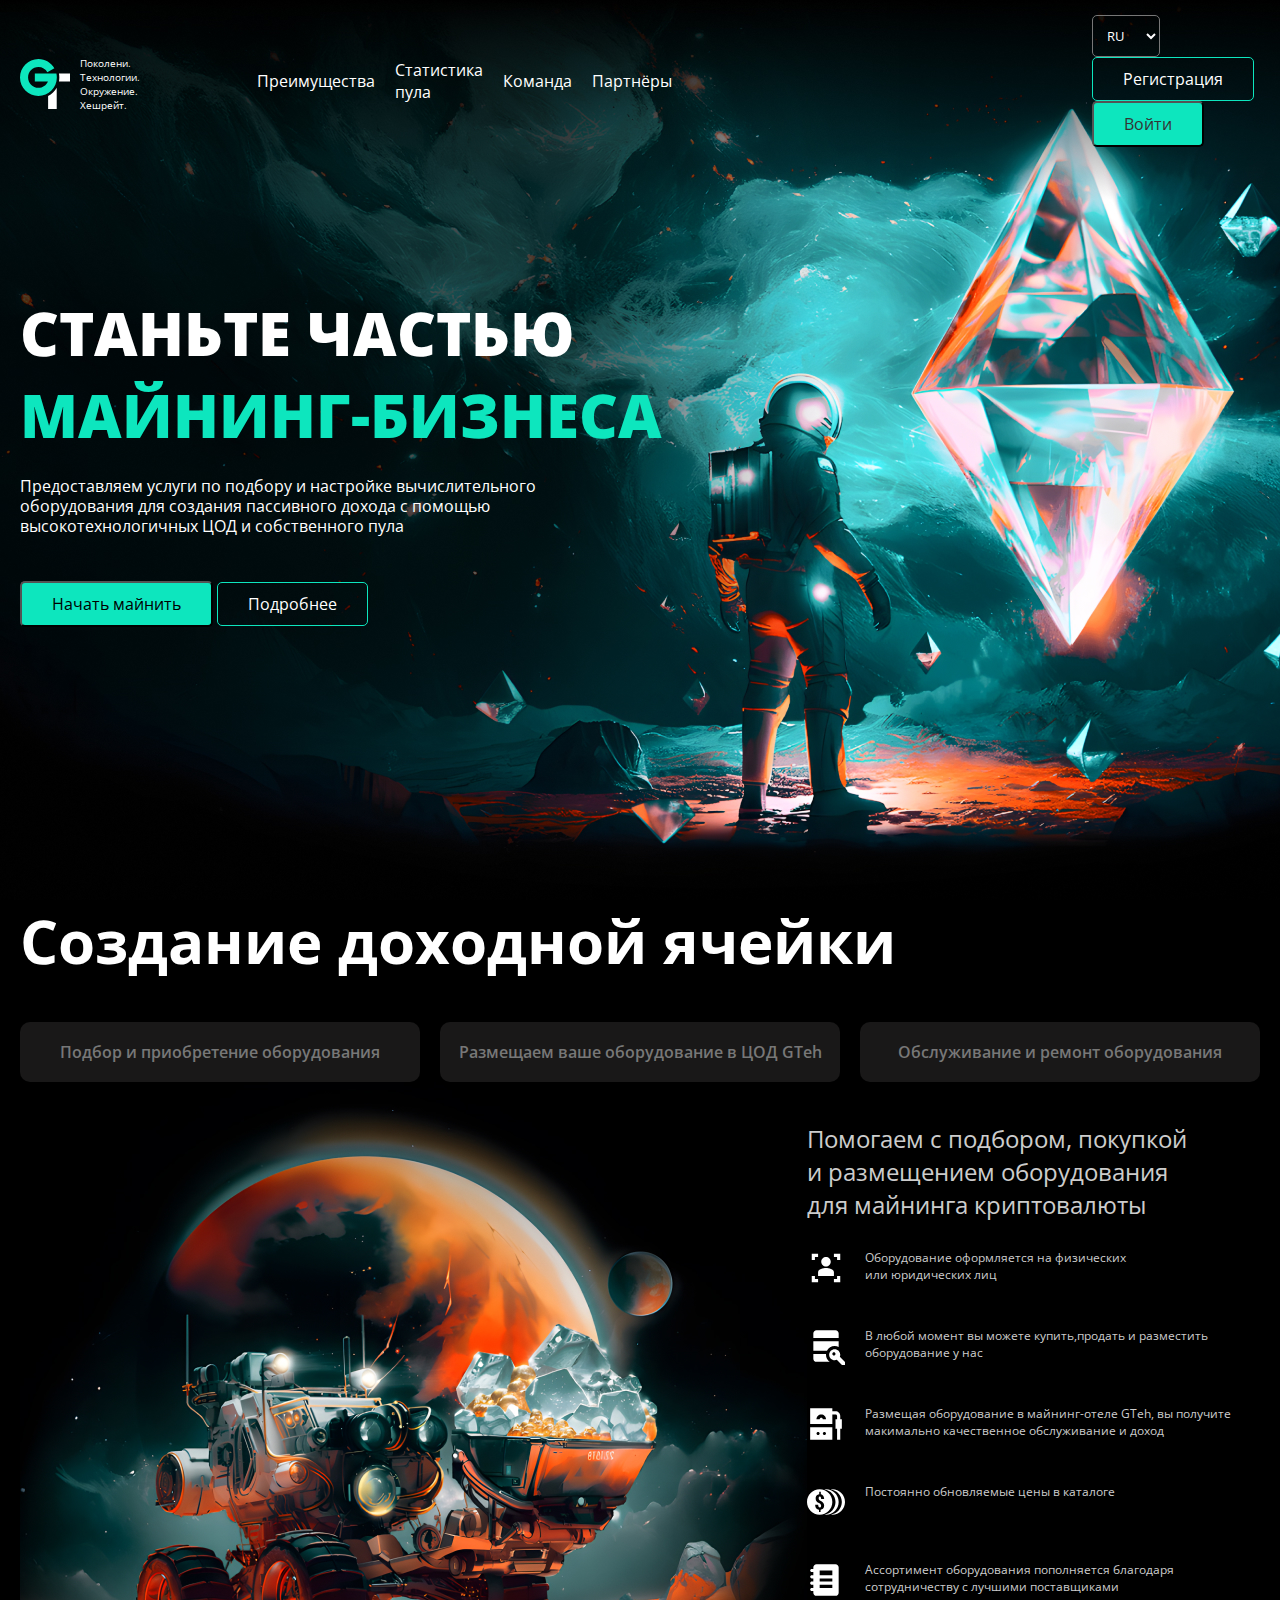
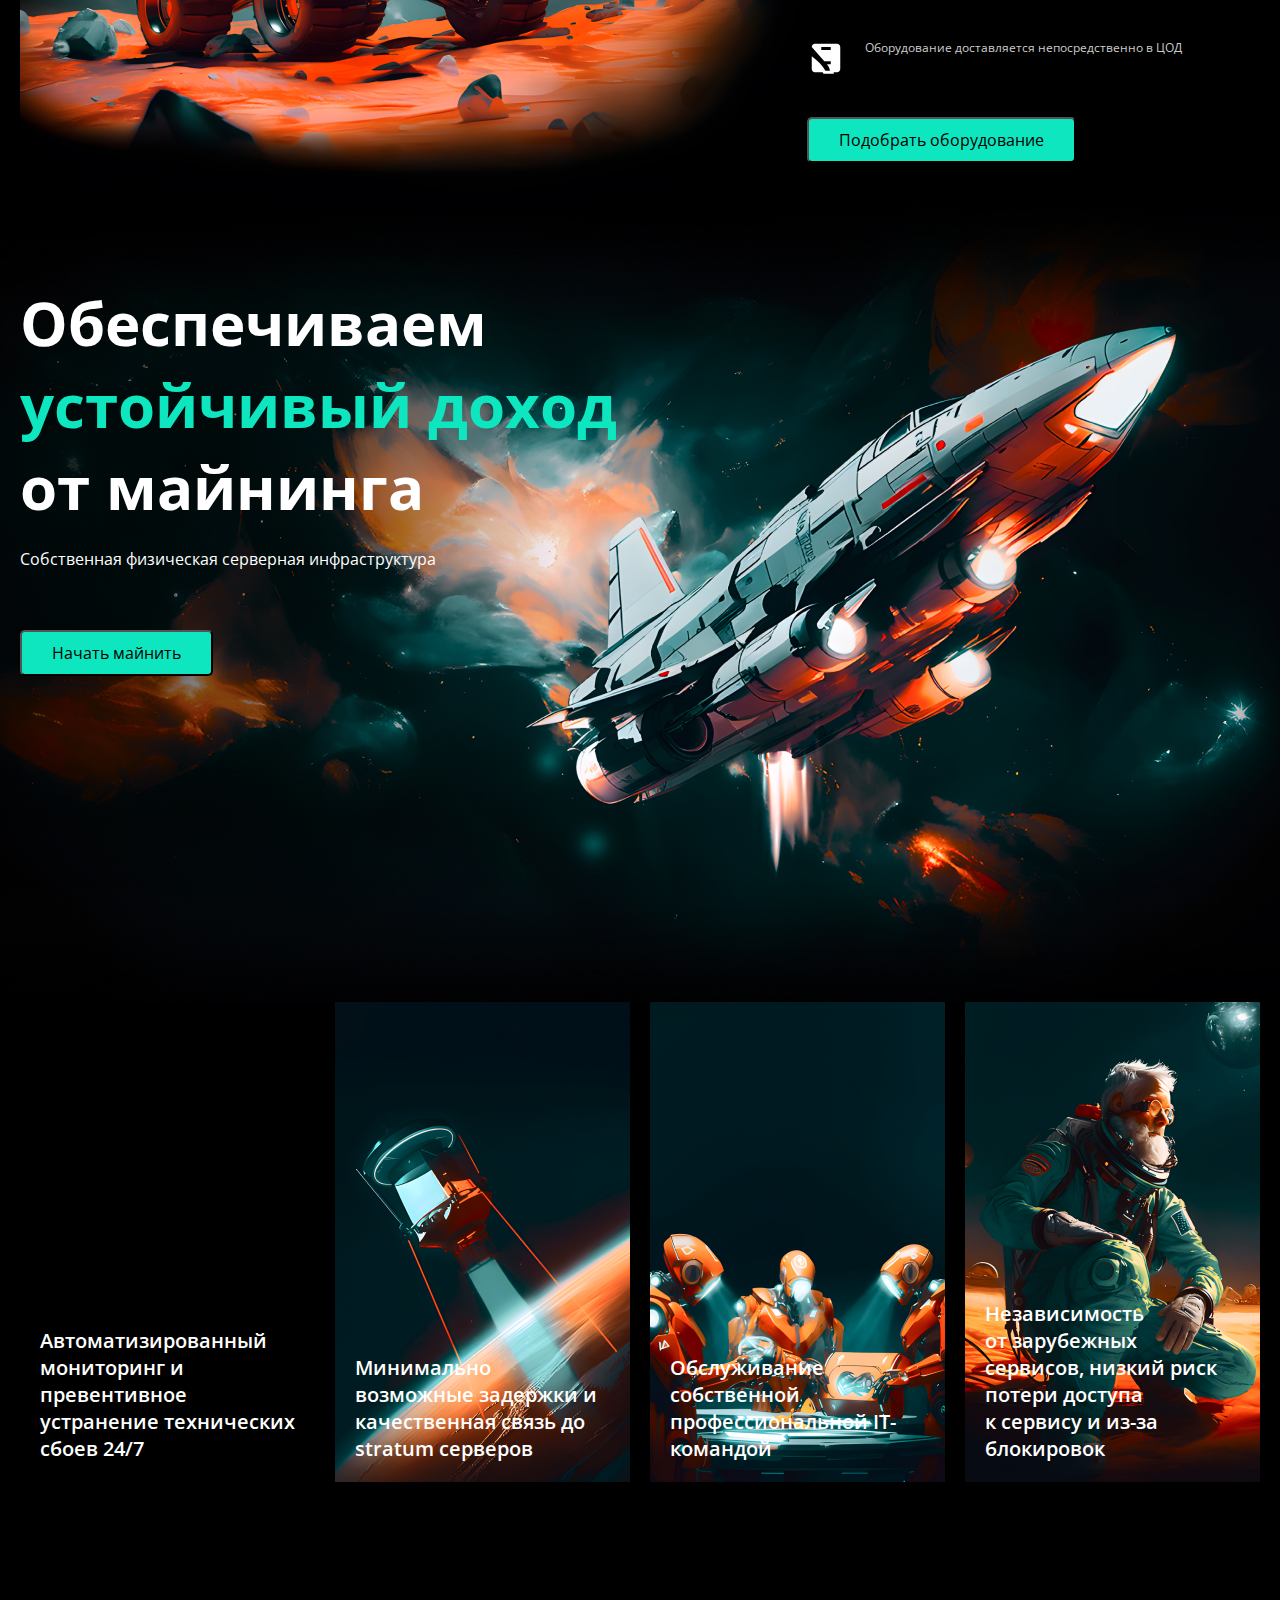
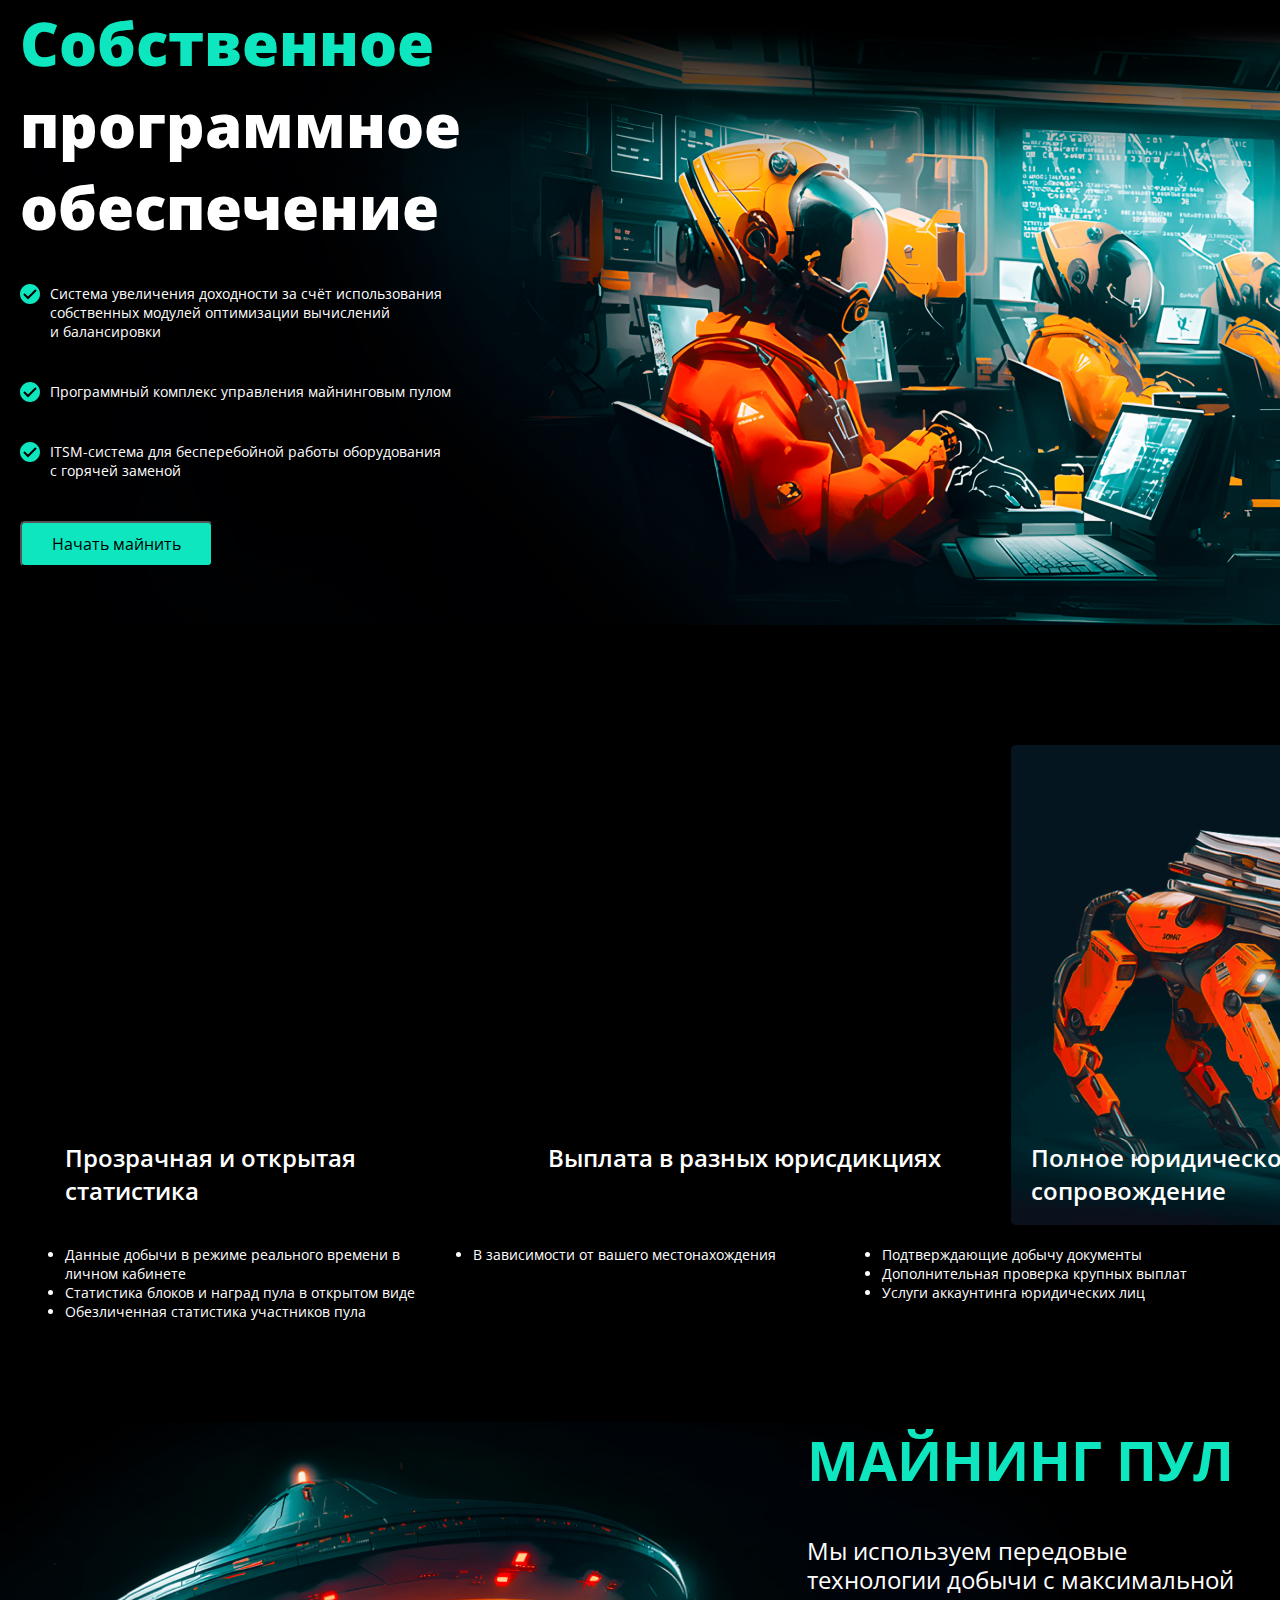
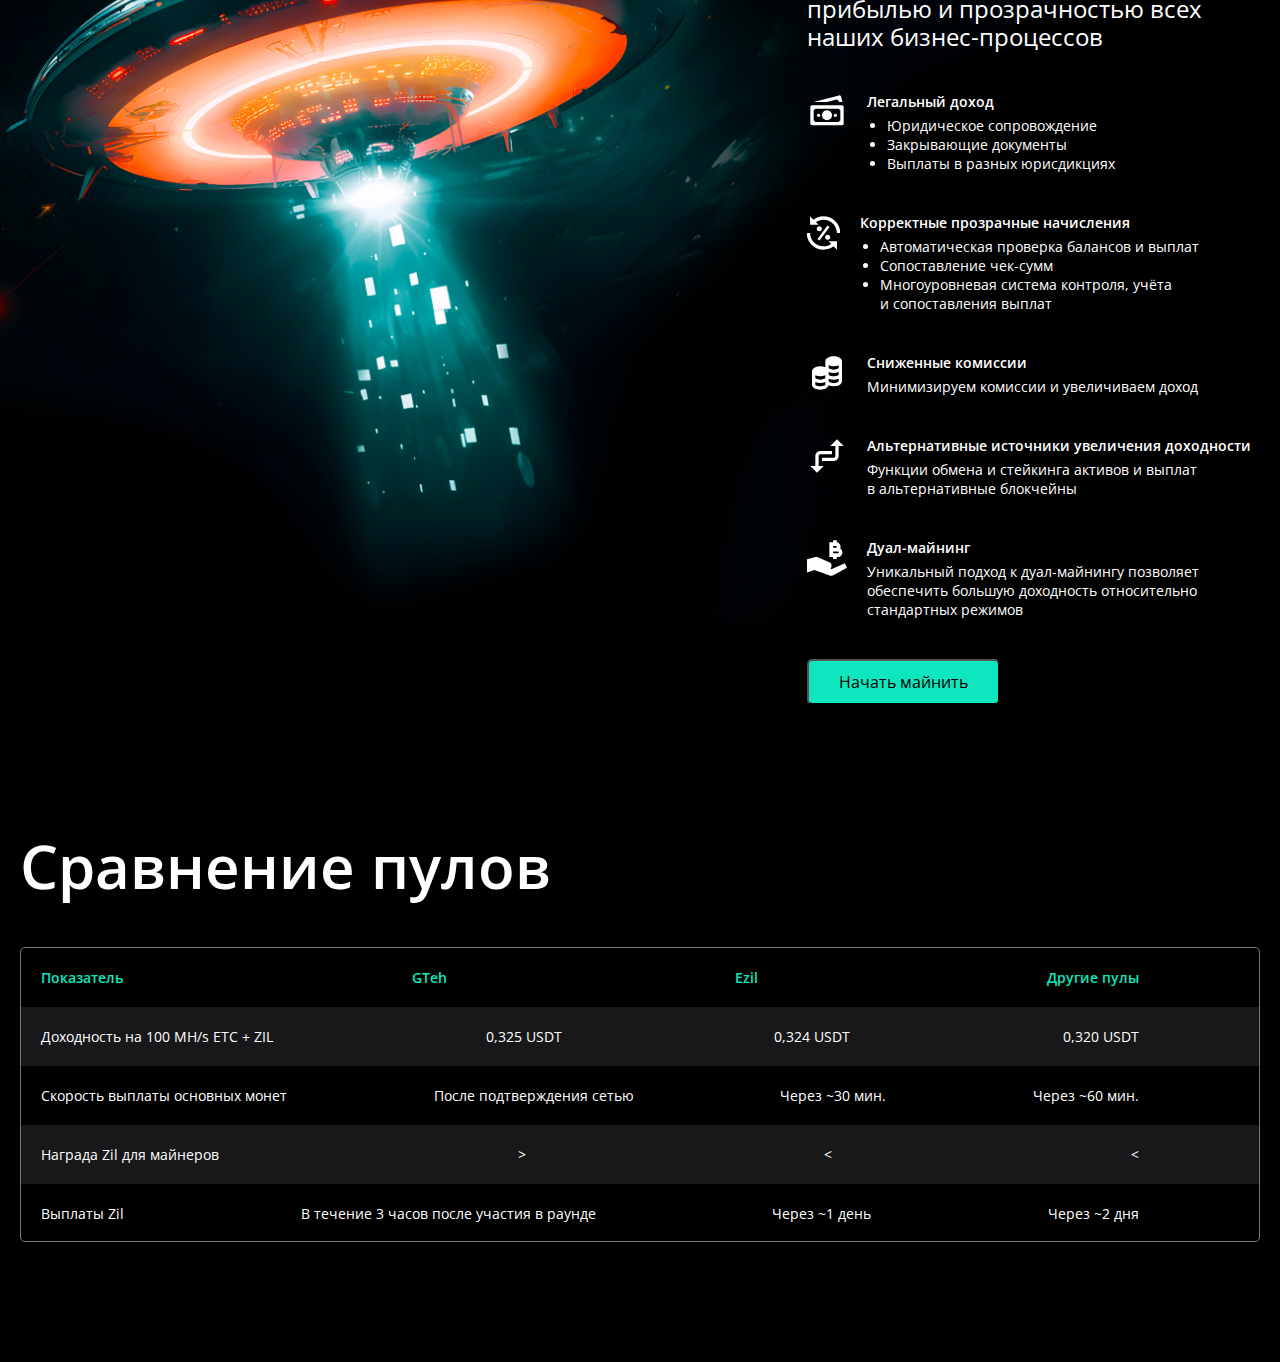
==== index.html @ cb1e114a "ozgina qoldi" ====
<!DOCTYPE html>
<html lang="en">
    <head>
        <meta charset="UTF-8" />
        <meta name="viewport" content="width=device-width, initial-scale=1.0" />
        <title>Mining</title>
        <link rel="stylesheet" href="style.css" />
        <link
            rel="stylesheet"
            href="https://cdnjs.cloudflare.com/ajax/libs/font-awesome/6.7.1/css/all.min.css"
            integrity="sha512-5Hs3dF2AEPkpNAR7UiOHba+lRSJNeM2ECkwxUIxC1Q/FLycGTbNapWXB4tP889k5T5Ju8fs4b1P5z/iB4nMfSQ=="
            crossorigin="anonymous"
            referrerpolicy="no-referrer"
        />
    </head>
    <body>
        <div class="first-container">
            <header class="wrapper header">
                <div class="header__title">
                    <div class="header__icon"></div>
                    <span class="header__word">
                        Поколени. Технологии. Окружение. Хешрейт.
                    </span>
                </div>

                <ul class="pages__link">
                    <li>
                        <a href="#" class="header__links">Преимущества</a>
                    </li>
                    <li>
                        <a href="#" class="header__links">Статистика пула</a>
                    </li>
                    <li>
                        <a href="#" class="header__links">Команда</a>
                    </li>
                    <li>
                        <a href="#" class="header__links">Партнёры</a>
                    </li>
                </ul>

                <div class="header__btn">
                    <select class="select" name="language" id="language">
                        <option value="">RU</option>
                        <option value="">ENG</option>
                        <option value="">UZB</option>
                    </select>
                    <button class="hdr__login first__btn">Регистрация</button>
                    <button class="hdr__signin second__btn">Войти</button>
                </div>
            </header>

            <!-- first main -->
            <div class="main wrapper">
                <div class="main__title">
                    <h3>СТАНЬТЕ ЧАСТЬЮ</h3>
                    <span>МАЙНИНГ-БИЗНЕСА</span>
                    <h5>
                        Предоставляем услуги по подбору и настройке
                        вычислительного оборудования для создания пассивного
                        дохода с помощью высокотехнологичных ЦОД и собственного
                        пула
                    </h5>
                </div>
            </div>

            <div class="main__btn wrapper">
                <button class="second__btn">Нaчать майнить</button>
                <button class="first__btn">Подробнее</button>
            </div>
        </div>

        <!-- second page -->

        <div class="second-container">
            <div class="second__page wrapper">
                <div class="header__main">
                    <h1 class="main__hdr-title">Создание доходной ячейки</h1>
                </div>
                <div class="second__buttons">
                    <button class="trible__buttons">
                        Подбор и приобретение оборудования
                    </button>
                    <button class="trible__buttons">
                        Размещаем ваше оборудование в ЦОД GTeh
                    </button>
                    <button class="trible__buttons">
                        Обслуживание и ремонт оборудования
                    </button>
                </div>
                <div class="word__images">
                    <div class="second__img"></div>

                    <div class="main__word">
                        <h3>
                            Помогаем с подбором, покупкой и размещением
                            оборудования для майнинга криптовалюты
                        </h3>

                        <div class="first__information">
                            <div class="first__wrd-icon"></div>
                            <h5 class="words">
                                Оборудование оформляется на физических
                                или юридических лиц
                            </h5>
                        </div>

                        <div class="second__information">
                            <div class="second__wrd-icon"></div>
                            <h5 class="words">
                                В любой момент вы можете купить,продать
                                и разместить оборудование у нас
                            </h5>
                        </div>

                        <div class="thrid__information">
                            <div class="thrid__wrd-icon"></div>
                            <h5 class="words">
                                Размещая оборудование в майнинг-отеле GTeh,
                                вы получите макимально качественное обслуживание
                                и доход
                            </h5>
                        </div>

                        <div class="fourth__information">
                            <div class="fourth__wrd-icon"></div>
                            <h5 class="words">
                                Постоянно обновляемые цены в каталоге
                            </h5>
                        </div>

                        <div class="fifth__information">
                            <div class="fifth__wrd-icon"></div>
                            <h5 class="words">
                                Ассортимент оборудования пополняется благодаря
                                сотрудничеству с лучшими поставщиками
                            </h5>
                        </div>

                        <div class="sixth__information">
                            <div class="sixth__wrd-icon"></div>
                            <h5 class="words">
                                Оборудование доставляется непосредственно в ЦОД
                            </h5>
                        </div>
                        <button class="second__btn information_btn">
                            Подобрать оборудование
                        </button>
                    </div>
                </div>
            </div>
        </div>

        <!-- 3-row -->

        <div class="thrid__row">
            <div class="thrid__container wrapper">
                <div class="thrid__bgc"></div>
                <div class="thrid__sentence">
                    <h1>Обеспечиваем</h1>
                    <h1><span>устойчивый доход</span></h1>
                    <h1>от майнинга</h1>
                    <h4>Собственная физическая серверная инфраструктура</h4>
                    <button class="second__btn">Нaчать майнить</button>
                </div>
            </div>
        </div>

        <!-- 4-row -->

        <div class="fourth__row">
            <div class="fourth__container wrapper">
                <div class="fourth__cards">
                    <div class="card first__card">
                        <h4 class="h4__size">
                            Автоматизированный мониторинг и превентивное
                            устранение технических сбоев 24/7
                        </h4>
                    </div>

                    <div class="card second__card">
                        <h4 class="h4__size">
                            Минимально возможные задержки и качественная связь
                            до stratum серверов
                        </h4>
                    </div>

                    <div class="card thrid__card">
                        <h4 class="h4__size">
                            Обслуживание собственной профессиональной
                            IT-командой
                        </h4>
                    </div>
                    <div class="card fourth__card">
                        <h4 class="h4__size">
                            Независимость от зарубежных сервисов, низкий риск
                            потери доступа к сервису и из-за блокировок
                        </h4>
                    </div>
                </div>
            </div>
        </div>

        <!-- 5-row -->

        <div class="fifth__row">
            <div class="fifth__container wrapper">
                <div class="fifth__left">
                    <div class="fifth__title">
                        <h1><span>Собственное</span></h1>
                        <h1>программное</h1>
                        <h1>обеспечение</h1>
                    </div>
                    <div class="fifth__sentence">
                        <div class="fifth__flex">
                            <div class="fifth__icons"></div>
                            <h5>
                                Система увеличения доходности за счёт
                                использования собственных модулей оптимизации
                                вычислений и балансировки
                            </h5>
                        </div>
                        <div class="fifth__flex">
                            <div class="fifth__icons"></div>
                            <h5>
                                Программный комплекс управления майнинговым
                                пулом
                            </h5>
                        </div>
                        <div class="fifth__flex">
                            <div class="fifth__icons"></div>
                            <h5>
                                ITSM-система для бесперебойной работы
                                оборудования с горячей заменой
                            </h5>
                        </div>

                        <button class="second__btn">Нaчать майнить</button>
                    </div>
                </div>
            </div>
        </div>

        <!-- 6-row -->

        <div class="sixth__row">
            <div class="sixth__container wrapper">
                <div class="sixth__cards">
                    <div class="card2">
                        <h4>Прозрачная и открытая статистика</h4>
                    </div>
                    <div class="card2">
                        <h4>Выплата в разных юрисдикциях</h4>
                    </div>
                    <div class="card2">
                        <h4>Полное юридическое сопровождение</h4>
                    </div>
                </div>
                <div class="sixth__sentence">
                    <div class="sixth__flex">
                        <ul>
                            <li>
                                Данные добычи в режиме реального времени в
                                личном кабинете
                            </li>
                            <li>
                                Статистика блоков и наград пула в открытом виде
                            </li>
                            <li>Обезличенная статистика участников пула</li>
                        </ul>
                    </div>
                    <div class="sixth__flex">
                        <ul>
                            <li>В зависимости от вашего местонахождения</li>
                        </ul>
                    </div>
                    <div class="sixth__flex">
                        <ul>
                            <li>Подтверждающие добычу документы</li>
                            <li>Дополнительная проверка крупных выплат</li>
                            <li>Услуги аккаунтинга юридических лиц</li>
                        </ul>
                    </div>
                </div>
            </div>
        </div>

        <!-- 7-row -->

        <div class="seventh__row">
            <div class="seventh__container wrapper">
                <div class="seventh__text">
                    <h2>МАЙНИНГ ПУЛ</h2>
                    <h3>
                        Мы используем передовые технологии добычи с максимальной
                        прибылью и прозрачностью всех наших бизнес-процессов
                    </h3>

                    <div class="seventh__icons">
                        <div class="five__icons icons-7-row"></div>
                        <div class="seventh__flex">
                            <h4>Легальный доход</h4>
                            <ul>
                                <li>Юридическое сопровождение</li>
                                <li>Закрывающие документы</li>
                                <li>Выплаты в разных юрисдикциях</li>
                            </ul>
                        </div>
                    </div>
                    <div class="seventh__icons">
                        <div class="five__icons2 icons-7-row"></div>
                        <div class="seventh__flex">
                            <h4>Корректные прозрачные начисления</h4>
                            <ul>
                                <li>
                                    Автоматическая проверка балансов и выплат
                                </li>
                                <li>Сопоставление чек-сумм</li>
                                <li>
                                    Многоуровневая система контроля, учёта
                                    и сопоставления выплат
                                </li>
                            </ul>
                        </div>
                    </div>
                    <div class="seventh__icons">
                        <div class="five__icons3 icons-7-row"></div>
                        <div class="seventh__flex">
                            <h4>Сниженные комиссии</h4>
                            <h6>Минимизируем комиссии и увеличиваем доход</h6>
                        </div>
                    </div>
                    <div class="seventh__icons">
                        <div class="five__icons4 icons-7-row"></div>
                        <div class="seventh__flex">
                            <h4>
                                Альтернативные источники увеличения доходности
                            </h4>
                            <h6>
                                Функции обмена и стейкинга активов и выплат
                                в альтернативные блокчейны
                            </h6>
                        </div>
                    </div>
                    <div class="seventh__icons">
                        <div class="five__icons5 icons-7-row"></div>
                        <div class="seventh__flex">
                            <h4>Дуал-майнинг</h4>
                            <h6>
                                Уникальный подход к дуал-майнингу позволяет
                                обеспечить большую доходность относительно
                                стандартных режимов
                            </h6>
                        </div>
                    </div>
                    <button class="second__btn">Нaчать майнить</button>
                </div>
            </div>
        </div>

        <!-- 8-row -->

        <div class="eight__row">
            <div class="eight__container wrapper">
                <h1>Сравнение пулов</h1>

                <div class="eight__table">
                    <div>
                        <h5>Показатель</h5>
                        <h5>GTeh</h5>
                        <h5>Ezil</h5>
                        <h5>Другие пулы</h5>
                    </div>

                    <div>
                        <h5>Доходность на 100 MH/s ETC + ZIL</h5>
                        <h5>0,325 USDT</h5>
                        <h5>0,324 USDT</h5>
                        <h5>0,320 USDT</h5>
                    </div>

                    <div>
                        <h5>Скорость выплаты основных монет</h5>
                        <h5>После подтверждения сетью</h5>
                        <h5>Через ~30 мин.</h5>
                        <h5>Через ~60 мин.</h5>
                    </div>

                    <div>
                        <h5>Награда Zil для майнеров</h5>
                        <h5>></h5>
                        <h5><</h5>
                        <h5><</h5>
                    </div>

                    <div>
                        <h5>Выплаты Zil</h5>
                        <h5>В течение 3 часов после участия в раунде</h5>
                        <h5>Через ~1 день</h5>
                        <h5>Через ~2 дня</h5>
                    </div>
                </div>
            </div>
        </div>

        <!-- 9-row -->

        <div class="ninth__row">
            <div class="ninth__container">
                <div class="ninth__header"></div>

                <div class="ninth__flex"></div>
            </div>
        </div>
    </body>
</html>
---- style.css ----
@import url("https://fonts.googleapis.com/css2?family=Open+Sans:ital,wght@0,300..800;1,300..800&display=swap");

:root {
    --font-page: "Open Sans", sans-serif;
    --color-buttons: #0de6be;
    --color-text: #777777;
    --color-bgc: #0de6be03;
    --color-border: #333333;
    --color-text-second: #ffffff;
}
*::selection {
    background-color: #fff;
    color: black;
}

* {
    /* outline: 1px solid red; */
    padding: 0;
    margin: 0;
    box-sizing: border-box;
    font-family: var(--font-page);
}

/* buttons */
.first__btn {
    user-select: none;
    border: 1px solid var(--color-buttons);
    color: var(--color-text-second);
    padding: 10px 30px;
    background: transparent;
    cursor: pointer;
    font-size: 16px;
    border-radius: 5px;
}

.first__btn:active {
    scale: 0.98;
}
.second__btn {
    user-select: none;
    background-color: var(--color-buttons);
    color: white;
    padding: 10px 30px;
    color: black;
    cursor: pointer;
    transition: 0.2s;
    font-size: 16px;
    border-radius: 5px;
}

.second__btn:active {
    scale: 0.98;
}
.select {
    cursor: pointer;
}
.select option {
    cursor: pointer;
}
.first-container {
    background-image: url(img/Mask.jpg);
    background-size: cover;
    background-position: center;
    background-repeat: no-repeat;
    height: 900px;
}
.wrapper {
    width: calc(100% - 40px);
    margin: 0 auto;
}
.header {
    display: flex;
    align-items: center;
}
.header__title {
    padding-top: 20px;
    display: flex;
    align-items: center;
}
.header__icon {
    cursor: pointer;
    background-image: url(img/Frame.svg);
    width: 50px;
    height: 50px;
}
.header__word {
    margin-left: 10px;
    width: 107px;
    color: var(--color-text-second);
    font-size: 10px;
}
.pages__link {
    margin-left: 70px;
    color: var(--color-text-second);
    align-items: center;
    margin-top: 15px;
    gap: 20px;
    display: flex;
    list-style-type: none;
}
.pages__link a {
    color: var(--color-text-second);
    text-decoration: none;
}

.pages__link li:hover {
    scale: 1.1;
    transition: 0.3s;
}

.header__btn {
    margin-left: 420px;
    margin-top: 15px;
}
.select {
    border: 1px solid var(--color-text);
    color: var(--color-text-second);
    background: transparent;
    padding: 10px;
    border-radius: 5px;
    margin-right: 20px;
}
.select option {
    background-color: #777777;
    border: none;
    outline: none;
}
.hdr__login {
    border: 1px solid var(--color-buttons);
    color: var(--color-text-second);
    padding: 10px 30px;
    background: transparent;
    cursor: pointer;
}
.hdr__signin {
    background-color: var(--color-buttons);
    color: white;
    padding: 10px 30px;
    color: var(--color-border);
    cursor: pointer;
}

/* main */
.words {
    width: 395px;
    height: 38px;
    font-weight: 400;
    font-size: 12px;
    color: #cccccc;
}

.main__title {
    margin-top: 145px;
}
.main__title h3 {
    color: var(--color-text-second);
    font-weight: 800;
    font-size: 60px;
}
.main__title span {
    color: var(--color-buttons);
    font-weight: 800;
    font-size: 60px;
}
.main__title h5 {
    font-size: 16px;
    color: var(--color-text-second);
    width: 570px;
    height: 65px;
    line-height: 20px;
    font-weight: 400;
    margin-top: 20px;
}
.main__word {
    margin-top: 40px;
    width: 453px;
    height: 675px;
}
.main__word h3 {
    color: #cccccc;
    width: 453px;
    height: 87px;
    font-size: 24px;
    font-weight: 400;
    margin-bottom: 40px;
}
.main__btn {
    margin-top: 40px;
}

.second-container {
    background: #000;
}
.header__main {
    padding-bottom: 40px;
}
.main__hdr-title {
    color: var(--color-text-second);
    font-size: 60px;
    font-weight: 700;
}
.second__buttons {
    display: flex;
    gap: 20px;
}
.word__images {
    display: flex;
}
.second__img {
    background-image: url(img/Image.jpg);
    background-position: center;
    background-repeat: no-repeat;
    background-size: cover;
    width: 950px;
    height: 720px;
}

.first__information {
    margin-bottom: 40px;
    display: flex;
    align-items: center;
}
.second__information {
    margin-bottom: 40px;
    display: flex;
    align-items: center;
}
.thrid__information {
    margin-bottom: 40px;
    display: flex;
    align-items: center;
}
.fourth__information {
    margin-bottom: 40px;
    display: flex;
    align-items: center;
}
.fifth__information {
    margin-bottom: 40px;
    display: flex;
    align-items: center;
}
.sixth__information {
    display: flex;
    align-items: center;

    margin-bottom: 60px;
    margin-bottom: 40px;
}

.first__wrd-icon {
    margin-right: 20px;
    background-image: url(img/Frame1.svg);
    width: 38px;
    height: 38px;
}
.second__wrd-icon {
    margin-right: 20px;
    background-image: url(img/Frame2.svg);
    width: 38px;
    height: 38px;
}
.thrid__wrd-icon {
    margin-right: 20px;
    background-image: url(img/Frame3.svg);
    width: 38px;
    height: 38px;
}
.fourth__wrd-icon {
    margin-right: 20px;
    background-image: url(img/Frame4.svg);
    width: 38px;
    height: 38px;
}
.fifth__wrd-icon {
    margin-right: 20px;
    background-image: url(img/Frame5.svg);
    width: 38px;
    height: 38px;
}
.sixth__wrd-icon {
    margin-right: 20px;
    background-image: url(img/Frame6.svg);
    width: 38px;
    height: 38px;
}
.trible__buttons {
    cursor: pointer;
    text-align: center;
    font-size: 16px;
    font-weight: 600;
    border: none;
    border-radius: 10px;
    height: 60px;
    width: 455px;
    background-color: rgb(25, 24, 24);
    transition: 0.3s;
    color: #777777;
}
.trible__buttons:hover {
    border: 1px solid var(--color-buttons);
    color: var(--color-buttons);
}
.trible__buttons:active {
    scale: 0.98;
}
/* thrid row */

.thrid__row {
    background-image: url(img/MaskRocket.jpg);
    background-position: center;
    background-repeat: no-repeat;
    background-size: cover;
    height: 800px;
}

.thrid__sentence {
    padding-top: 80px;
}
.thrid__sentence h1 {
    color: var(--color-text-second);
    font-size: 60px;
    font-weight: 700;
}
.thrid__sentence h1 span {
    color: var(--color-buttons);
}
.thrid__sentence h4 {
    margin-top: 20px;
    font-size: 16px;
    font-weight: 400;
    color: var(--color-text-second);
    margin-bottom: 60px;
}

/* fourth row */

.h4__size {
    font-size: 20px;
    font-weight: 600;

    color: var(--color-text-second);
}

.fourth__row {
    height: 600px;
    background-color: black;
}
.fourth__cards {
    display: flex;
    gap: 20px;
}
.fourth__cards div h4 {
}
.card {
    padding: 20px;
    display: flex;
    align-items: end;
    background-position: center;
    background-size: cover;
    background-repeat: no-repeat;
    width: 335px;
    min-height: 480px;
    transition: 0.3s;
}
.card:hover {
    scale: 1.03;
}
.card:first-child {
    background-image: url(img/card1.svg);
}
.card:nth-child(2) {
    background-image: url(img/card2.svg);
}
.card:nth-child(3) {
    background-image: url(img/card3.svg);
}
.card:nth-child(4) {
    background-image: url(img/card4.svg);
}

/* fifth row */
.fifth__row {
    background-image: url(img/5-row-image.jpg);
    background-position: center;
    background-repeat: no-repeat;
    background-size: cover;
    background-color: black;
    height: 623px;
}
.fifth__container {
    display: flex;
}
.fifth__left {
}
.fifth__title {
    margin-bottom: 36px;
}

.fifth__title h1 {
    font-size: 60px;
    font-weight: 800;
    color: var(--color-text-second);
}
.fifth__title h1 span {
    margin-top: 37px;
    color: var(--color-buttons);
}
.fifth__flex {
    display: flex;
    gap: 10px;
}
.fifth__flex h5 {
    color: var(--color-text-second);
    font-size: 14px;
    font-weight: 400;
    width: 413px;
}
.fifth__flex h5:nth-child(2) {
    margin-bottom: 41px;
}
.fifth__icons {
    background-image: url(img/checkbox.svg);
    background-position: center;
    background-size: cover;
    background-repeat: no-repeat;
    width: 20px;
    height: 20px;
}
.fifth__sentence {
}

/* sixth row */

.sixth__row {
    background-color: black;
    height: 797px;
}
.sixth__cards {
    display: flex;
    gap: 30px;
    padding-left: 25px;
}
.card2 {
    margin-top: 120px;
    padding: 20px;
    display: flex;
    align-items: end;
    background-position: center;
    background-size: cover;
    background-repeat: no-repeat;
    width: 453px;
    min-height: 480px;
    transition: 0.3s;
    border-radius: 5px;
    margin-bottom: 20px;
}
.card2 h4 {
    width: 413px;
    height: 64px;
    font-size: 24px;
    font-weight: 600;
    color: var(--color-text-second);
}
.card2:first-child {
    background-image: url(img/s-card-1.svg);
}
.card2:nth-child(2) {
    background-image: url(img/s-card-2.svg);
}
.card2:nth-child(3) {
    background-image: url(img/s-card-3.svg);
}

.sixth__sentence {
    display: flex;
    gap: 30px;
    margin-left: 45px;
}
.sixth__flex {
    width: 455px;
    height: 57px;
}
.sixth__flex ul li {
    color: var(--color-text-second);
    font-size: 14px;
    font-weight: 400;
}

/* seventh--row */
.icons-7-row {
    background-position: center;
    background-size: cover;
    background-repeat: no-repeat;
    width: 40px;
    height: 40px;
}

.seventh__row {
    background-image: url(img/seventh_Mask_Group.jpg);
    background-position: center;
    background-size: cover;
    background-repeat: no-repeat;
}
.seventh__text {
    width: 453px;
    margin-left: auto;
}
.seventh__text h2 {
    color: var(--color-buttons);
    font-size: 55px;
    font-weight: 700;
    margin-bottom: 40px;
}
.seventh__text h3 {
    color: var(--color-text-second);
    font-size: 24px;
    line-height: 28.8px;
    font-weight: 400;
    margin-bottom: 40px;
}
.seventh__icons {
    display: flex;
    gap: 20px;
    margin-bottom: 40px;
}
.seventh__flex {
}
.seventh__flex h4 {
    color: var(--color-text-second);
    font-size: 14px;
    font-weight: 600;
    margin-bottom: 5px;
}
.seventh__flex ul {
    margin-left: 20px;
}
.seventh__flex ul li {
    font-size: 14px;
    font-weight: 400;
    color: var(--color-text-second);
}
.seventh__flex h6 {
    color: var(--color-text-second);
    font-size: 14px;
    font-weight: 400;
    width: 393px;
}
.five__icons:first-child {
    background-image: url(img/s_icon_1.svg);
}
.five__icons2 {
    background-image: url(img/s_icon_2.svg);
}
.five__icons3 {
    background-image: url(img/s_icon_3.svg);
}
.five__icons4 {
    background-image: url(img/s_icon_4.svg);
}
.five__icons5 {
    background-image: url(img/s_icon_5.svg);
}

/* eight */

.eight__row {
    background-color: black;
    padding-top: 120px;
}
.eight__container {
    padding-bottom: 120px;
}
.eight__container h1 {
    font-size: 60px;
    font-weight: 600;
    color: var(--color-text-second);
    margin-bottom: 40px;
}
.eight__table {
    height: 295px;
    border: 1px solid var(--color-text);
    border-radius: 5px;
}

.eight__table div:first-child {
    display: flex;
    justify-content: space-between;
    /* padding-bottom: 20px; */
    padding: 20px 120px 20px 20px;
}
.eight__table div:first-child h5 {
    font-size: 14px;
    font-weight: 600;
    color: var(--color-buttons);
}

.eight__table div:nth-child(2) {
    padding: 20px 120px 20px 20px;

    display: flex;
    justify-content: space-between;
    padding-bottom: 20px;
    background-color: rgba(24, 24, 26, 1);
}
.eight__table div:nth-child(2) h5 {
    color: var(--color-text-second);
    font-size: 14px;
    font-weight: 400;
}
.eight__table div:nth-child(3) {
    padding: 20px 120px 20px 20px;
    display: flex;
    justify-content: space-between;
    padding-bottom: 20px;
}
.eight__table div:nth-child(3) h5 {
    color: var(--color-text-second);
    font-size: 14px;
    font-weight: 400;
}
.eight__table div:nth-child(4) {
    padding: 20px 120px 20px 20px;
    display: flex;
    justify-content: space-between;
    padding-bottom: 20px;
    background-color: rgba(24, 24, 26, 1);
}
.eight__table div:nth-child(4) h5 {
    color: var(--color-text-second);
    font-size: 14px;
    font-weight: 400;
}
.eight__table div:nth-child(5) {
    padding: 20px 120px 20px 20px;
    display: flex;
    justify-content: space-between;
    padding-bottom: 20px;
}

.eight__table div:nth-child(5) h5 {
    color: var(--color-text-second);
    font-size: 14px;
    font-weight: 400;
}
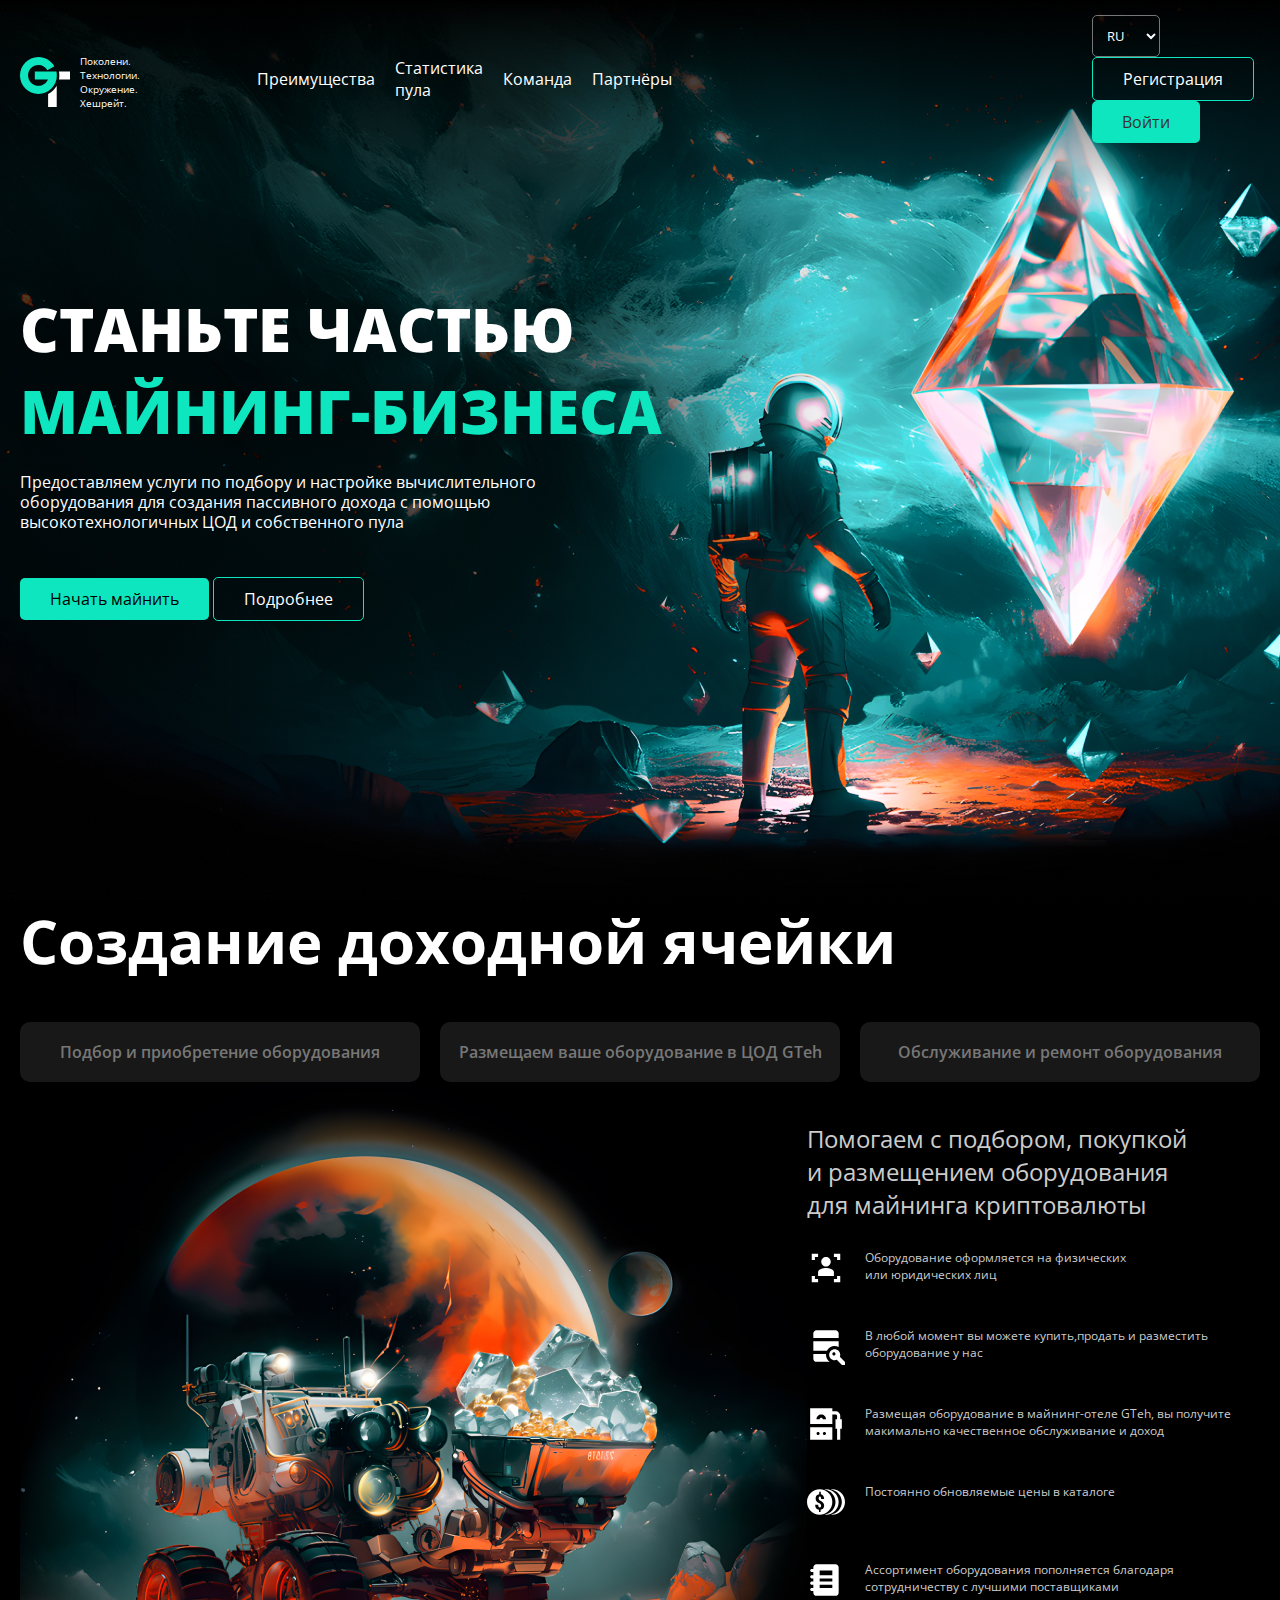
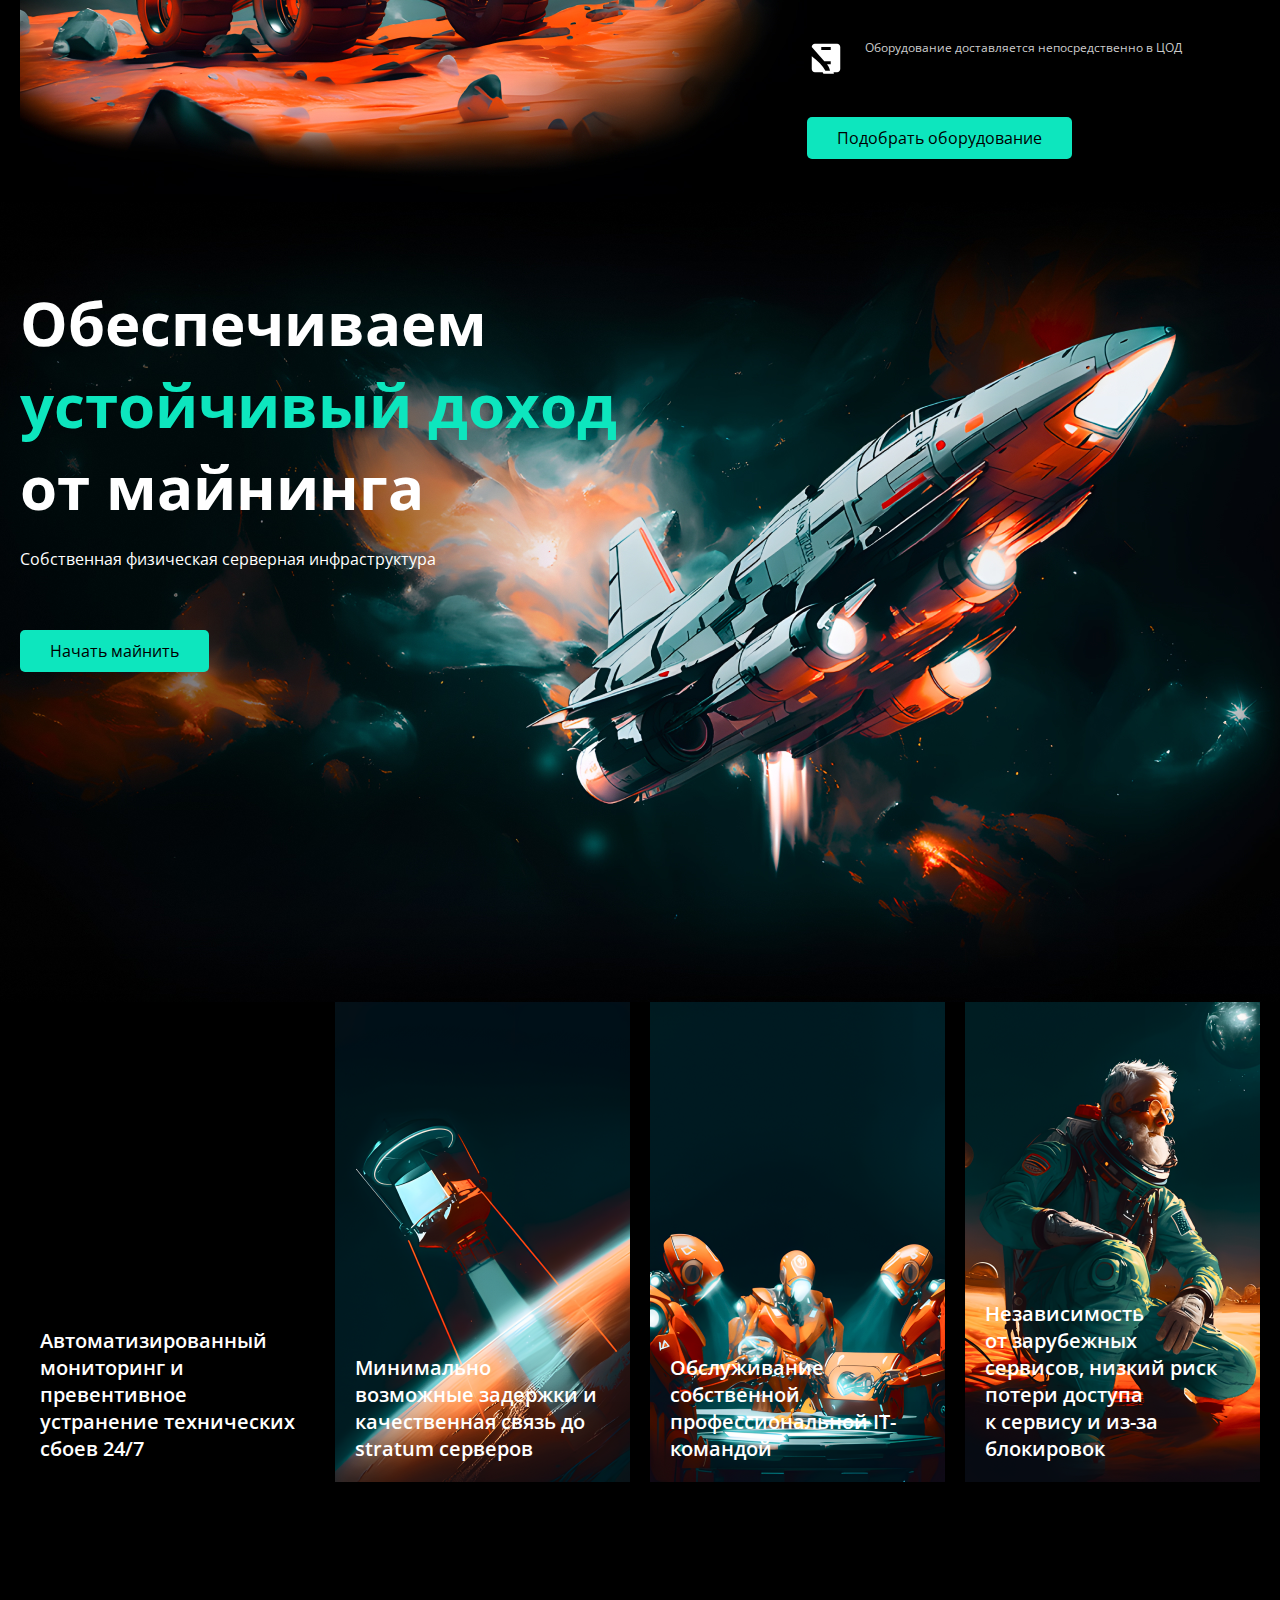
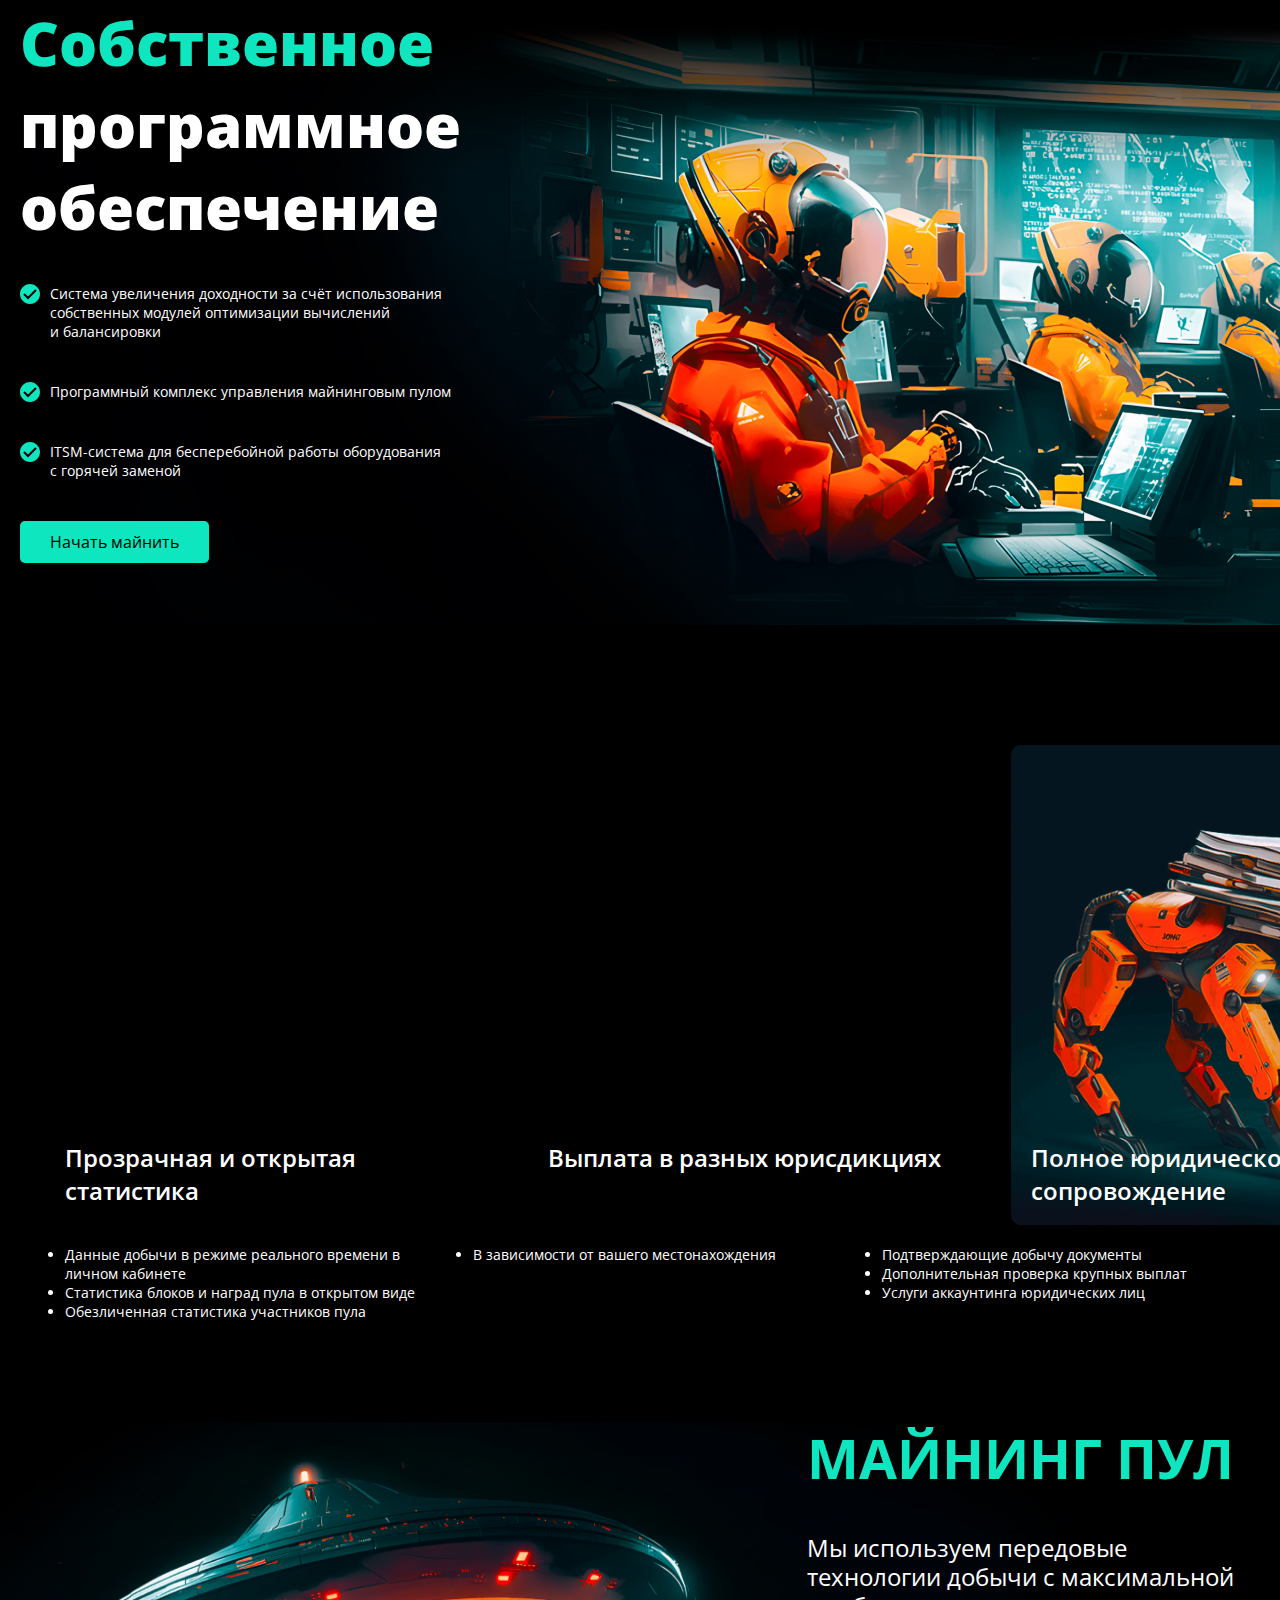
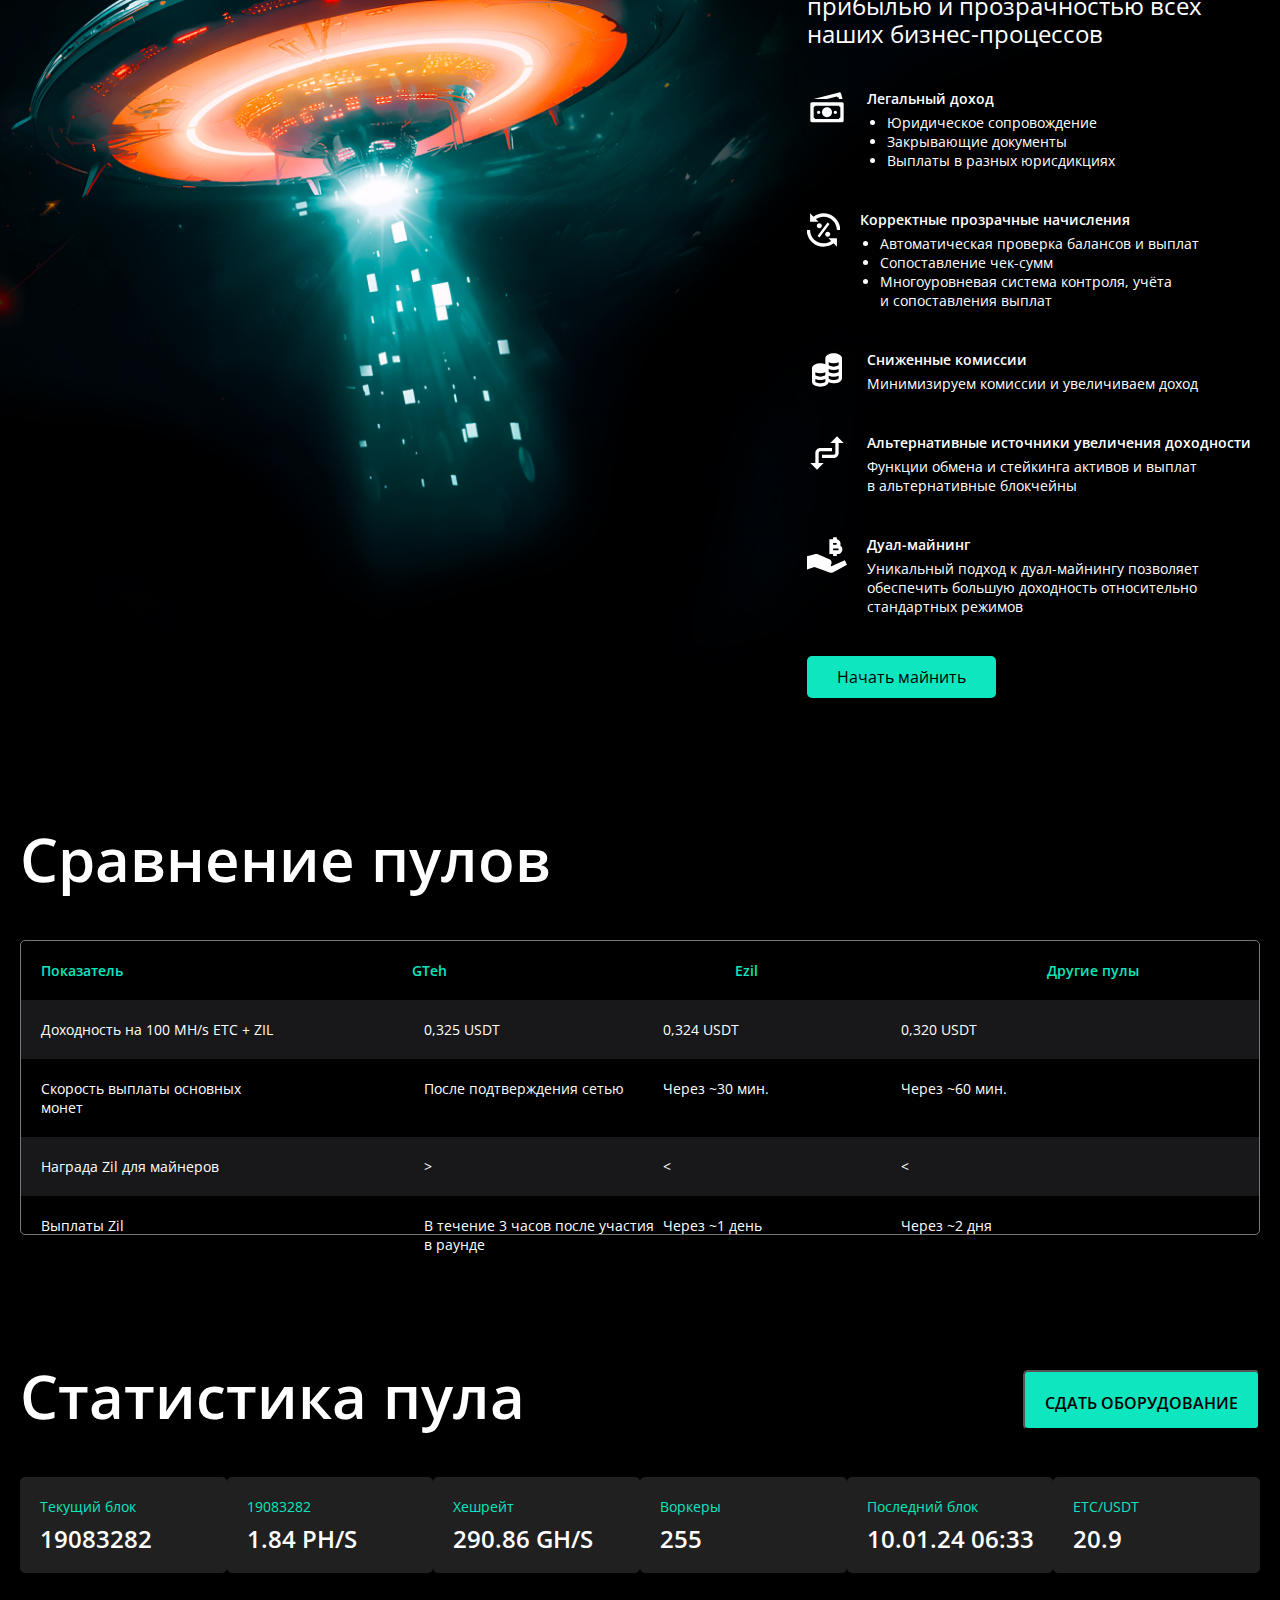
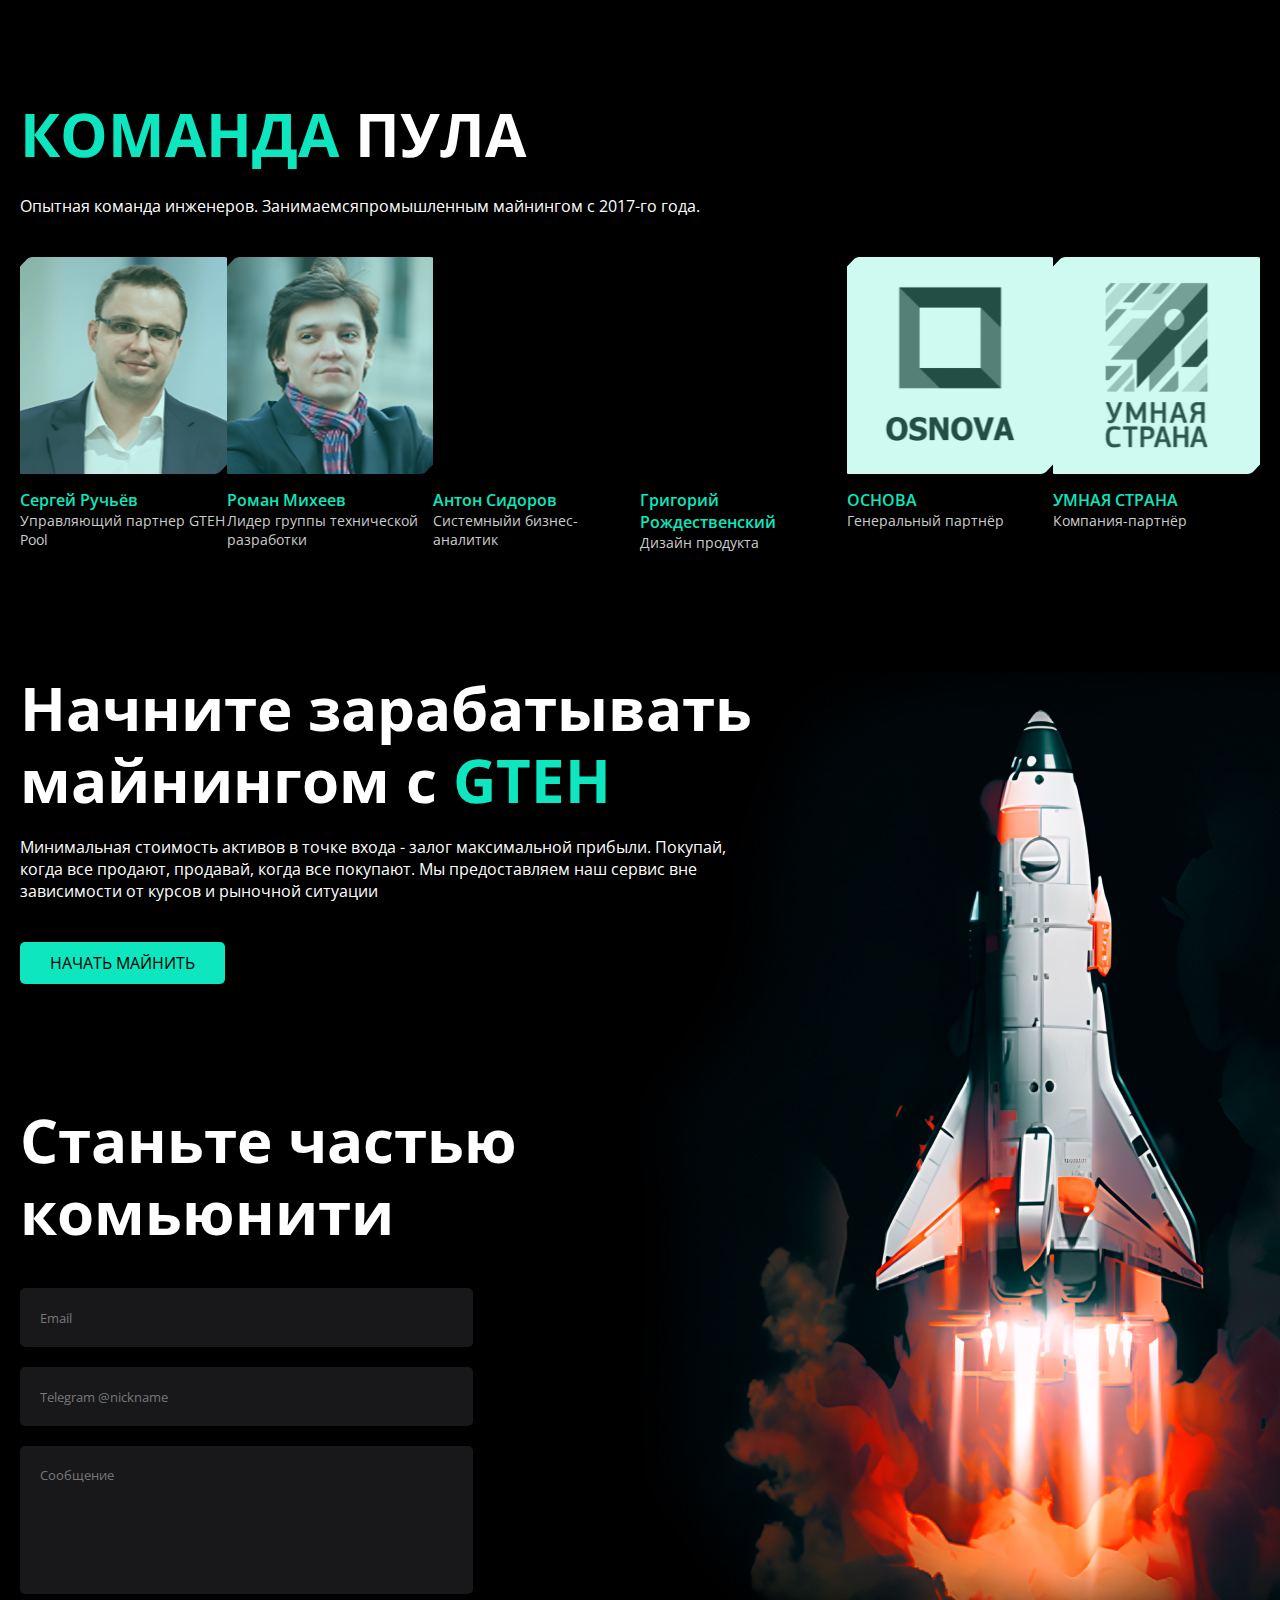
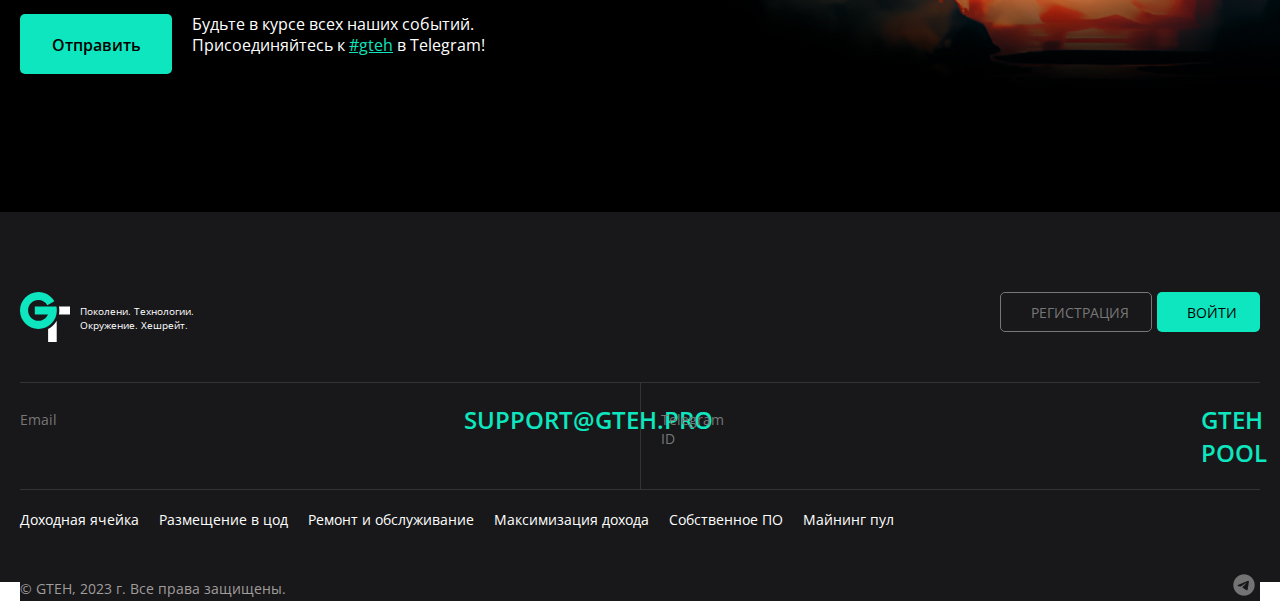
==== commit 62c8f7b0: "laptop versiyasi tugadi" ====
--- a/index.html
+++ b/index.html
@@ -255,6 +255,7 @@
                         <h4>Полное юридическое сопровождение</h4>
                     </div>
                 </div>
+
                 <div class="sixth__sentence">
                     <div class="sixth__flex">
                         <ul>
@@ -289,7 +290,7 @@
         <div class="seventh__row">
             <div class="seventh__container wrapper">
                 <div class="seventh__text">
-                    <h2>МАЙНИНГ ПУЛ</h2>
+                    <h2 class="seven__title">МАЙНИНГ ПУЛ</h2>
                     <h3>
                         Мы используем передовые технологии добычи с максимальной
                         прибылью и прозрачностью всех наших бизнес-процессов
@@ -373,28 +374,32 @@
 
                     <div>
                         <h5>Доходность на 100 MH/s ETC + ZIL</h5>
-                        <h5>0,325 USDT</h5>
+                        <h5 class="eight__text__left">0,325 USDT</h5>
                         <h5>0,324 USDT</h5>
                         <h5>0,320 USDT</h5>
                     </div>
 
                     <div>
                         <h5>Скорость выплаты основных монет</h5>
-                        <h5>После подтверждения сетью</h5>
+                        <h5 class="eight__text__left">
+                            После подтверждения сетью
+                        </h5>
                         <h5>Через ~30 мин.</h5>
                         <h5>Через ~60 мин.</h5>
                     </div>
 
                     <div>
                         <h5>Награда Zil для майнеров</h5>
-                        <h5>></h5>
+                        <h5 class="eight__text__left">></h5>
                         <h5><</h5>
                         <h5><</h5>
                     </div>
 
                     <div>
                         <h5>Выплаты Zil</h5>
-                        <h5>В течение 3 часов после участия в раунде</h5>
+                        <h5 class="eight__text__left span">
+                            В течение 3 часов после участия в раунде
+                        </h5>
                         <h5>Через ~1 день</h5>
                         <h5>Через ~2 дня</h5>
                     </div>
@@ -405,11 +410,176 @@
         <!-- 9-row -->
 
         <div class="ninth__row">
-            <div class="ninth__container">
-                <div class="ninth__header"></div>
-
-                <div class="ninth__flex"></div>
-            </div>
-        </div>
+            <div class="ninth__container wrapper">
+                <div class="ninth__header">
+                    <h1>Статистика пула</h1>
+                    <button>СДАТЬ ОБОРУДОВАНИЕ</button>
+                </div>
+
+                <div class="ninth__flex">
+                    <div class="ninth__cards">
+                        <h6>Текущий блок</h6>
+                        <h3>19083282</h3>
+                    </div>
+                    <div class="ninth__cards">
+                        <h6>19083282</h6>
+                        <h3>1.84 PH/S</h3>
+                    </div>
+                    <div class="ninth__cards">
+                        <h6>Хешрейт</h6>
+                        <h3>290.86 GH/S</h3>
+                    </div>
+                    <div class="ninth__cards">
+                        <h6>Воркеры</h6>
+                        <h3>255</h3>
+                    </div>
+                    <div class="ninth__cards">
+                        <h6>Последний блок</h6>
+                        <h3>10.01.24 06:33</h3>
+                    </div>
+                    <div class="ninth__cards">
+                        <h6>ETC/USDT</h6>
+                        <h3>20.9</h3>
+                    </div>
+                </div>
+            </div>
+        </div>
+
+        <!-- 10-row -->
+
+        <div class="tenth__row">
+            <div class="tenth__container wrapper">
+                <h1>КОМАНДА <span>ПУЛА</span></h1>
+                <h5>
+                    Опытная команда инженеров. Занимаемсяпромышленным майнингом
+                    с 2017-го года.
+                </h5>
+
+                <div class="tenth__flex">
+                    <div class="tenth__imgs ten-1"></div>
+                    <div class="tenth__imgs ten-2"></div>
+                    <div class="tenth__imgs ten-3"></div>
+                    <div class="tenth__imgs ten-4"></div>
+                    <div class="tenth__imgs ten-5"></div>
+                    <div class="tenth__imgs ten-6"></div>
+                </div>
+
+                <div class="tenth__info">
+                    <div class="t_info__flex">
+                        <h3>Сергей Ручьёв</h3>
+                        <h6>Управляющий партнер GTEH Pool</h6>
+                    </div>
+                    <div class="t_info__flex">
+                        <h3>Роман Михеев</h3>
+                        <h6>Лидер группы технической разработки</h6>
+                    </div>
+                    <div class="t_info__flex">
+                        <h3>Антон Сидоров</h3>
+                        <h6>Системныйи бизнес-аналитик</h6>
+                    </div>
+                    <div class="t_info__flex">
+                        <h3>Григорий Рождественский</h3>
+                        <h6>Дизайн продукта</h6>
+                    </div>
+                    <div class="t_info__flex">
+                        <h3>ОСНОВА</h3>
+                        <h6>Генеральный партнёр</h6>
+                    </div>
+                    <div class="t_info__flex">
+                        <h3>УМНАЯ СТРАНА</h3>
+                        <h6>Компания-партнёр</h6>
+                    </div>
+                </div>
+            </div>
+        </div>
+
+        <!-- eleventh -->
+
+        <div class="eleven__row">
+            <div class="eleventh__container wrapper">
+                <h1>Начните зарабатывать</h1>
+                <h1>майнингом с <span>GTEH</span></h1>
+                <h6>
+                    Минимальная стоимость активов в точке входа - залог
+                    максимальной прибыли. Покупай, когда все продают, продавай,
+                    когда все покупают. Мы предоставляем наш сервис вне
+                    зависимости от курсов и рыночной ситуации
+                </h6>
+                <button class="second__btn">НАЧАТЬ МАЙНИТЬ</button>
+
+                <h2>Станьте частью комьюнити</h2>
+
+                <form class="eleventh__form">
+                    <input required type="email" placeholder="Email" />
+                    <input
+                        required
+                        type="text"
+                        placeholder="Telegram @nickname"
+                    />
+
+                    <input required type="text" placeholder="Сообщение" />
+                    <div>
+                        <button type="submit">Отправить</button>
+
+                        <h6>
+                            Будьте в курсе всех наших событий. Присоединяйтесь к
+                            <a href="https://t.me/gtehclub">#gteh</a> в
+                            Telegram!
+                        </h6>
+                    </div>
+                </form>
+            </div>
+        </div>
+
+        <!-- end dark row -->
+
+        <div class="end__dark__row"></div>
+
+        <!-- footer -->
+
+        <footer class="footer">
+            <div class="footer__container wrapper">
+                <div class="footer__head">
+                    <!--  -->
+                    <div class="footer__title">
+                        <div class="header__icon"></div>
+                        <h6>Поколени. Технологии. Окружение. Хешрейт.</h6>
+                    </div>
+
+                    <div class="footer__buttons">
+                        <button>РЕГИСТРАЦИЯ</button>
+                        <button>ВОЙТИ</button>
+                    </div>
+                </div>
+                <!--  -->
+
+                <div class="footer__main">
+                    <div>
+                        <h6>Email</h6>
+                        <h3>SUPPORT@GTEH.PRO</h3>
+                    </div>
+                    <div>
+                        <h6>Telegram ID</h6>
+                        <h3>GTEH POOL</h3>
+                    </div>
+                </div>
+            </div>
+
+            <div class="footer__foot wrapper">
+                <div class="footer__end-sentence">
+                    <h5>Доходная ячейка</h5>
+                    <h5>Размещение в цод</h5>
+                    <h5>Ремонт и обслуживание</h5>
+                    <h5>Максимизация дохода</h5>
+                    <h5>Собственное ПО</h5>
+                    <h5>Майнинг пул</h5>
+                </div>
+
+                <div class="footer__end">
+                    <h6>© GTEH, 2023 г. Все права защищены.</h6>
+                    <div class="footer__icon"></div>
+                </div>
+            </div>
+        </footer>
     </body>
 </html>
--- a/style.css
+++ b/style.css
@@ -31,6 +31,7 @@
     cursor: pointer;
     font-size: 16px;
     border-radius: 5px;
+    transition: 0.2s;
 }
 
 .first__btn:active {
@@ -39,13 +40,13 @@
 .second__btn {
     user-select: none;
     background-color: var(--color-buttons);
-    color: white;
     padding: 10px 30px;
     color: black;
     cursor: pointer;
     transition: 0.2s;
     font-size: 16px;
     border-radius: 5px;
+    border: none;
 }
 
 .second__btn:active {
@@ -102,10 +103,11 @@
     color: var(--color-text-second);
     text-decoration: none;
 }
-
+.pages__link li {
+    transition: 0.3s;
+}
 .pages__link li:hover {
     scale: 1.1;
-    transition: 0.3s;
 }
 
 .header__btn {
@@ -451,9 +453,12 @@
     background-repeat: no-repeat;
     width: 453px;
     min-height: 480px;
-    transition: 0.3s;
-    border-radius: 5px;
+    transition: 0.2s;
+    border-radius: 10px;
     margin-bottom: 20px;
+}
+.card2:hover {
+    scale: 1.02;
 }
 .card2 h4 {
     width: 413px;
@@ -506,7 +511,8 @@
     width: 453px;
     margin-left: auto;
 }
-.seventh__text h2 {
+.seven__title {
+    width: 450px;
     color: var(--color-buttons);
     font-size: 55px;
     font-weight: 700;
@@ -582,7 +588,13 @@
     border: 1px solid var(--color-text);
     border-radius: 5px;
 }
-
+.eight__text__left {
+    margin-left: 145px;
+}
+.span {
+    width: 271px;
+    margin-bottom: 20px;
+}
 .eight__table div:first-child {
     display: flex;
     justify-content: space-between;
@@ -607,6 +619,7 @@
     color: var(--color-text-second);
     font-size: 14px;
     font-weight: 400;
+    width: 271px;
 }
 .eight__table div:nth-child(3) {
     padding: 20px 120px 20px 20px;
@@ -618,6 +631,7 @@
     color: var(--color-text-second);
     font-size: 14px;
     font-weight: 400;
+    width: 271px;
 }
 .eight__table div:nth-child(4) {
     padding: 20px 120px 20px 20px;
@@ -630,6 +644,7 @@
     color: var(--color-text-second);
     font-size: 14px;
     font-weight: 400;
+    width: 271px;
 }
 .eight__table div:nth-child(5) {
     padding: 20px 120px 20px 20px;
@@ -642,4 +657,385 @@
     color: var(--color-text-second);
     font-size: 14px;
     font-weight: 400;
-}
+    width: 271px;
+}
+
+/* ninth */
+
+.ninth__row {
+    background-color: black;
+    padding-bottom: 120px;
+}
+.ninth__container {
+}
+.ninth__header {
+    display: flex;
+    justify-content: space-between;
+    margin-bottom: 40px;
+}
+.ninth__header h1 {
+    font-size: 60px;
+    font-weight: 600;
+    color: var(--color-text-second);
+}
+.ninth__header button {
+    background-color: var(--color-buttons);
+    color: black;
+    padding: 20px;
+    font-size: 16px;
+    font-weight: 600;
+    user-select: none;
+    cursor: pointer;
+    transition: 0.2s;
+    font-size: 16px;
+    border-radius: 5px;
+    height: 60px;
+    margin-top: 15px;
+}
+.ninth__header button:active {
+    scale: 0.98;
+}
+.ninth__flex {
+    user-select: none;
+    display: flex;
+    justify-content: space-between;
+}
+.ninth__cards {
+    border-radius: 5px;
+    width: 217px;
+    height: 96px;
+    background-color: rgb(32, 32, 33);
+}
+.ninth__cards h6 {
+    font-size: 14px;
+    font-weight: 400;
+    color: var(--color-buttons);
+    width: 120px;
+    height: 20px;
+    margin: 20px 0 5px 20px;
+}
+.ninth__cards h3 {
+    font-size: 24px;
+    font-weight: 600;
+    color: var(--color-text-second);
+    width: 170px;
+    margin-left: 20px;
+}
+
+/* 10 */
+
+.tenth__row {
+    background-color: black;
+    padding-bottom: 120px;
+}
+.tenth__container {
+}
+.tenth__container h1 {
+    font-size: 60px;
+    font-weight: 700;
+    color: var(--color-buttons);
+    margin-bottom: 20px;
+}
+.tenth__container h1 span {
+    color: var(--color-text-second);
+}
+.tenth__container h5 {
+    color: var(--color-text-second);
+    font-size: 16px;
+    font-weight: 400;
+    margin-bottom: 40px;
+}
+.tenth__flex {
+    display: flex;
+    justify-content: space-between;
+    margin-bottom: 15px;
+}
+.tenth__imgs {
+    background-position: center;
+    background-repeat: no-repeat;
+    background-size: cover;
+    width: 217px;
+    height: 217px;
+}
+
+.ten-1 {
+    background-image: url(img/t-img-1.svg);
+}
+.ten-2 {
+    background-image: url(img/t-img-2.svg);
+}
+.ten-3 {
+    background-image: url(img/t-img-3.svg);
+}
+.ten-4 {
+    background-image: url(img/t-img-4.svg);
+}
+.ten-5 {
+    background-image: url(img/t-img-5.svg);
+}
+.ten-6 {
+    background-image: url(img/t-img-6.svg);
+}
+
+.tenth__info {
+    display: flex;
+    justify-content: space-between;
+}
+.t_info__flex {
+    width: 216px;
+}
+.t_info__flex h3 {
+    font-size: 16px;
+    font-weight: 600;
+    color: var(--color-buttons);
+}
+.t_info__flex h6 {
+    font-size: 14px;
+    font-weight: 400;
+    color: #cccccc;
+}
+
+/* 11 */
+
+.eleven__row {
+    background-image: url(img/eleventh__bgc.jpg);
+    background-position: center;
+    background-repeat: no-repeat;
+    background-size: cover;
+    height: 1017px;
+}
+.eleventh__container {
+}
+.eleventh__container h1 {
+    font-size: 60px;
+    font-weight: 700;
+    color: var(--color-text-second);
+    line-height: 72px;
+}
+.eleventh__container h1:nth-child(2) {
+    margin-bottom: 20px;
+}
+
+.eleventh__container span {
+    color: var(--color-buttons);
+}
+.eleventh__container h6 {
+    color: var(--color-text-second);
+    font-size: 16px;
+    font-weight: 400;
+    width: 749px;
+    margin-bottom: 40px;
+}
+.eleventh__container button {
+    margin-bottom: 120px;
+}
+h2 {
+    color: var(--color-text-second);
+    font-size: 60px;
+    font-weight: 700;
+    line-height: 72px;
+    margin-bottom: 40px;
+    width: 572px;
+}
+.eleventh__form {
+    display: flex;
+    flex-direction: column;
+}
+
+.eleventh__form input {
+    color: var(--color-text-second);
+    border-radius: 5px;
+    border: none;
+    background-color: #18181a;
+    margin-bottom: 20px;
+    width: 453px;
+    height: 59px;
+    padding: 20px 10px 20px 20px;
+}
+
+.eleventh__form input:nth-child(3) {
+    height: 148px;
+    padding: 20px 10px 110px 20px;
+}
+
+.eleventh__form input::placeholder {
+    color: var(--color-text);
+}
+
+.eleventh__form div {
+    display: flex;
+    gap: 20px;
+}
+.eleventh__form button {
+    border: 1px solid var(--color-buttons);
+    cursor: pointer;
+    font-size: 16px;
+    font-weight: 600;
+    color: black;
+    padding: 20px 30px;
+    background-color: var(--color-buttons);
+    border-radius: 5px;
+    width: 152px;
+    height: 60px;
+    border: none;
+    transition: 0.3s;
+}
+.eleventh__form button:hover {
+    border: 1px solid var(--color-text-second);
+    color: var(--color-text-second);
+    background: transparent;
+}
+.eleventh__form h6 {
+    color: var(--color-text-second);
+    width: 300px;
+    height: 42px;
+    font-size: 16px;
+    font-weight: 400;
+    line-height: 21.28px;
+}
+.eleventh__form h6 a {
+    color: var(--color-buttons);
+}
+
+/* end dark row */
+
+.end__dark__row {
+    background-color: black;
+    width: 100%;
+    height: 123px;
+}
+
+/* footer */
+
+.footer {
+    background-color: #18181a;
+    padding-top: 80px;
+    height: 370px;
+}
+.footer__container {
+}
+.footer__head {
+    display: flex;
+    justify-content: space-between;
+    margin-bottom: 40px;
+}
+.footer__title {
+    display: flex;
+    gap: 10px;
+}
+.footer__title h6 {
+    font-size: 10px;
+    font-weight: 400;
+    width: 120px;
+    margin-top: 12px;
+    height: 26px;
+    color: var(--color-text-second);
+}
+.footer__buttons {
+    display: flex;
+    gap: 5px;
+}
+.footer__buttons button:first-child {
+    cursor: pointer;
+    color: var(--color-text);
+    font-size: 14px;
+    font-weight: 400;
+    padding: 10px 30px;
+    width: 152px;
+    height: 40px;
+    background: transparent;
+    border: 1px solid var(--color-text);
+    border-radius: 5px;
+    user-select: none;
+    transition: 0.1s;
+}
+.footer__buttons button:first-child:active {
+    scale: 0.98;
+}
+.footer__buttons button:nth-child(2) {
+    cursor: pointer;
+    font-size: 14px;
+    font-weight: 400;
+    color: black;
+    padding: 10px 30px;
+    background-color: var(--color-buttons);
+    width: 103px;
+    height: 40px;
+    border: none;
+    border-radius: 5px;
+    user-select: none;
+    transition: 0.1s;
+}
+.footer__buttons button:nth-child(2):active {
+    scale: 0.98;
+}
+
+/* footer main */
+
+.footer__main {
+    display: flex;
+    justify-content: space-between;
+    border: 1px solid #333333;
+    border-right: 0px;
+    border-left: 0px;
+
+    margin-bottom: 20px;
+}
+.footer__main div {
+    gap: 407px;
+    display: flex;
+    width: 50%;
+    padding: 20px 20px 20px 0px;
+}
+.footer__main div:nth-child(2) {
+    gap: 477px;
+    border-left: 1px solid #333333;
+    width: 50%;
+    padding: 20px 0px 20px 20px;
+}
+.footer__main div h6 {
+    color: var(--color-text);
+    font-size: 14px;
+    font-weight: 400;
+    margin-top: 7px;
+}
+.footer__main div h3 {
+    font-size: 24px;
+    font-weight: 600;
+    color: var(--color-buttons);
+}
+
+/* footer foot */
+
+.footer__foot {
+    background-color: #18181a;
+}
+.footer__end-sentence {
+    display: flex;
+    gap: 20px;
+    margin-bottom: 40px;
+}
+.footer__end-sentence h5 {
+    color: var(--color-text-second);
+    font-size: 14px;
+    font-weight: 400;
+}
+.footer__end {
+    display: flex;
+    justify-content: space-between;
+    background-color: #18181a;
+}
+.footer__end h6 {
+    margin-top: 10px;
+    color: #a09d9d;
+    font-size: 14px;
+    font-weight: 400;
+}
+.footer__icon {
+    background-image: url(img/footer__icon.svg);
+    background-position: center;
+    background-size: cover;
+    background-repeat: no-repeat;
+    width: 32px;
+    height: 32px;
+}
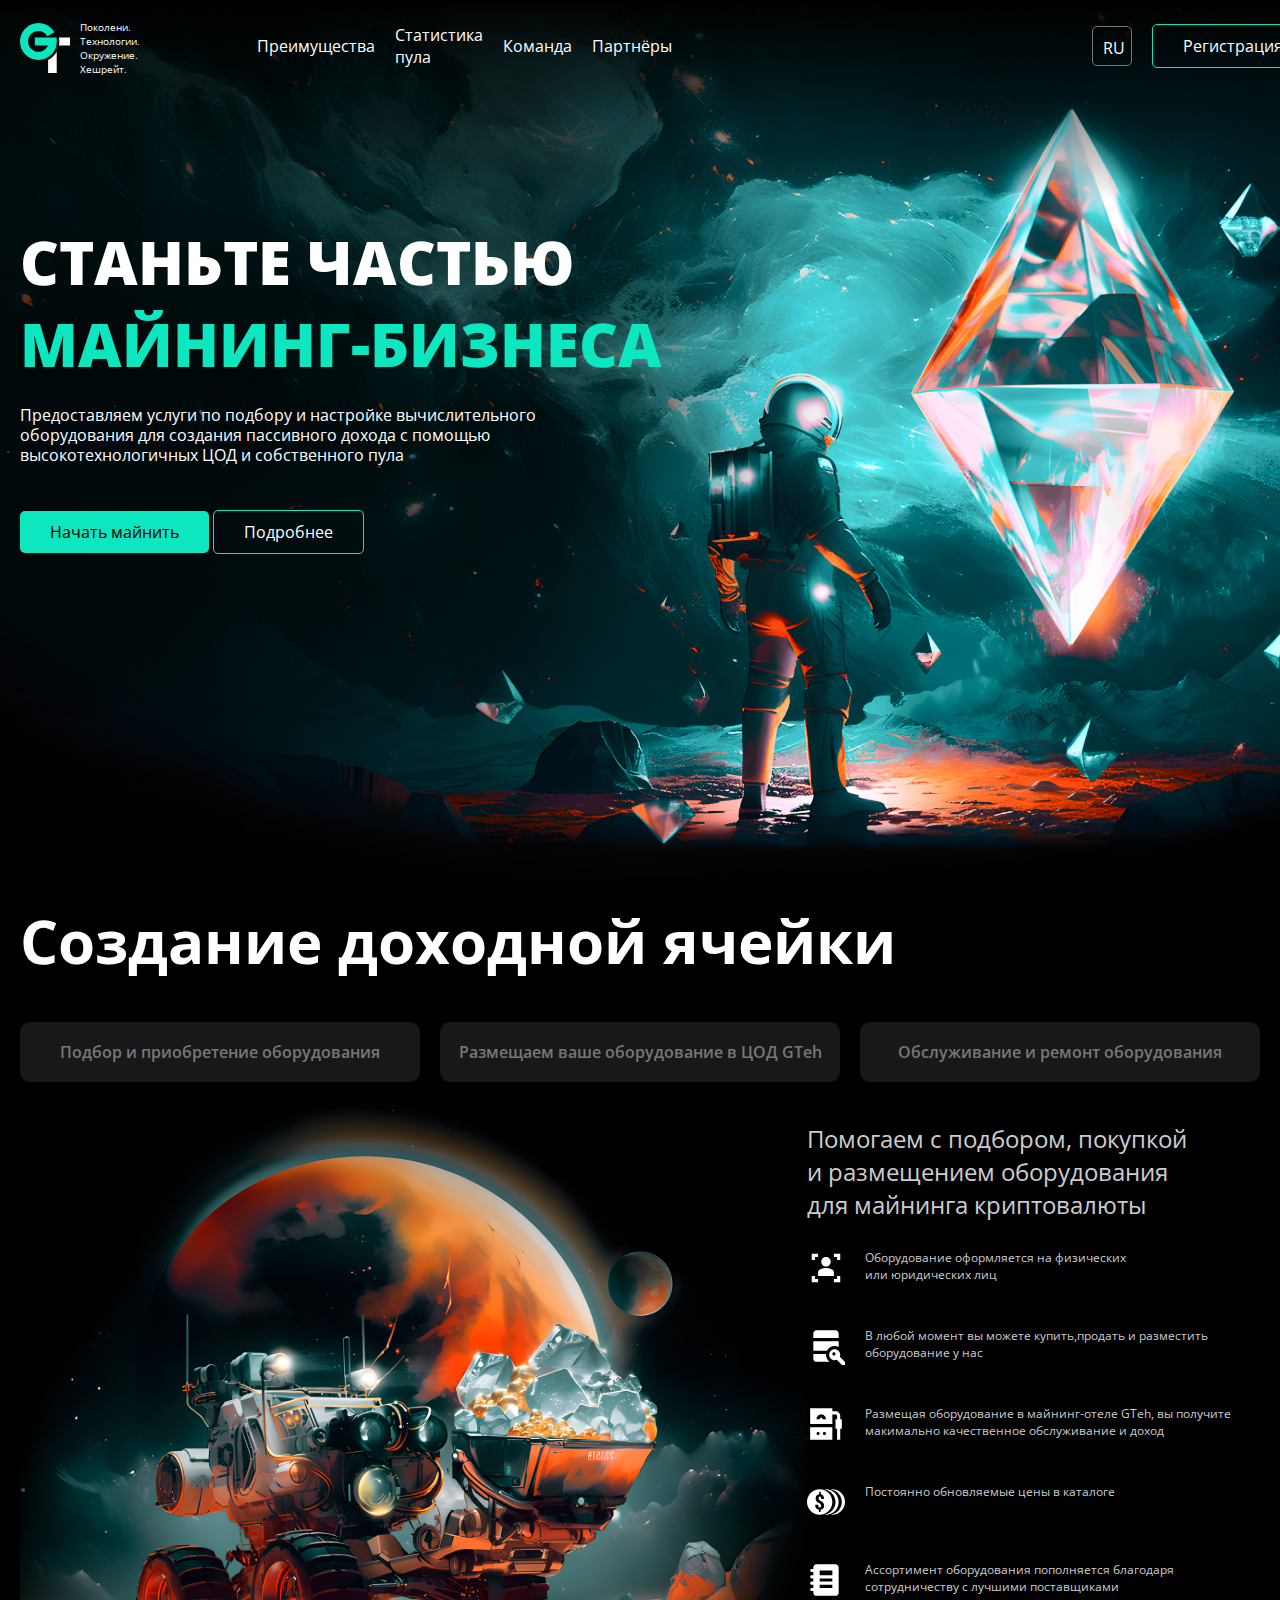
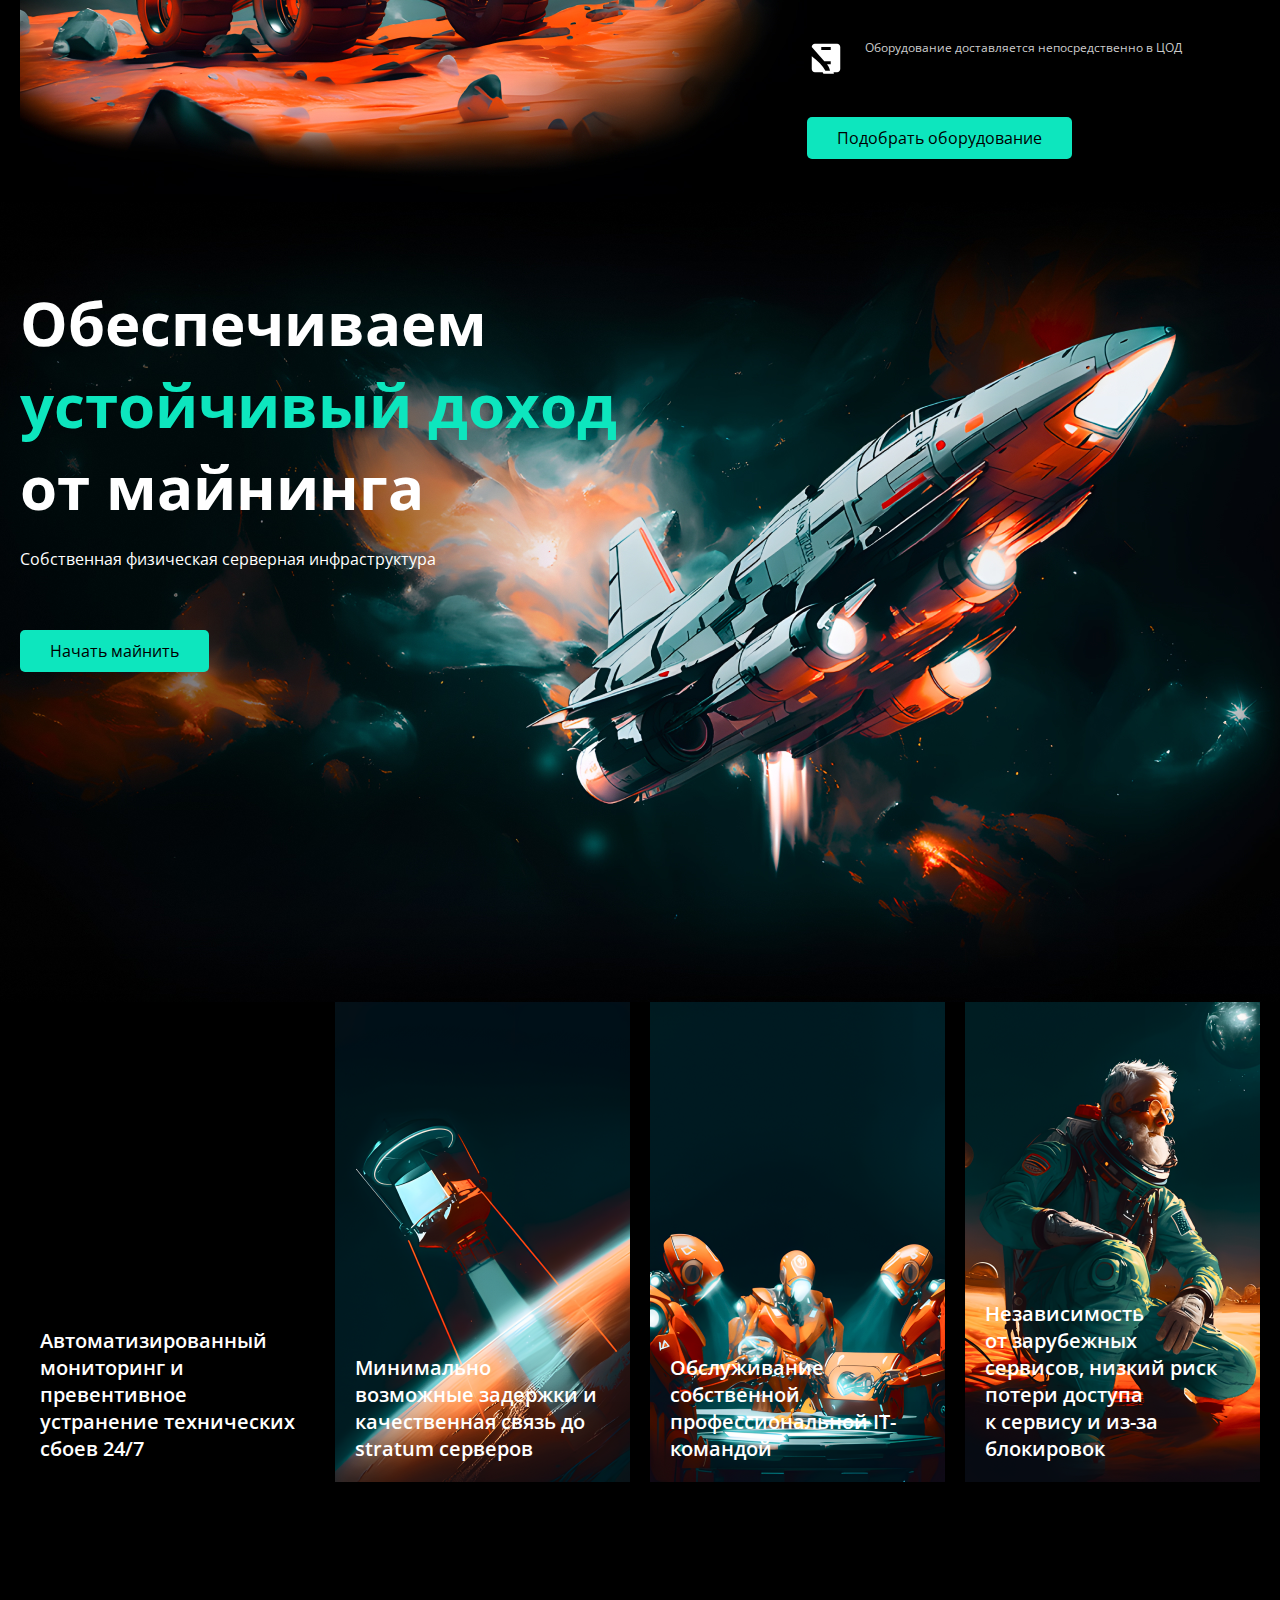
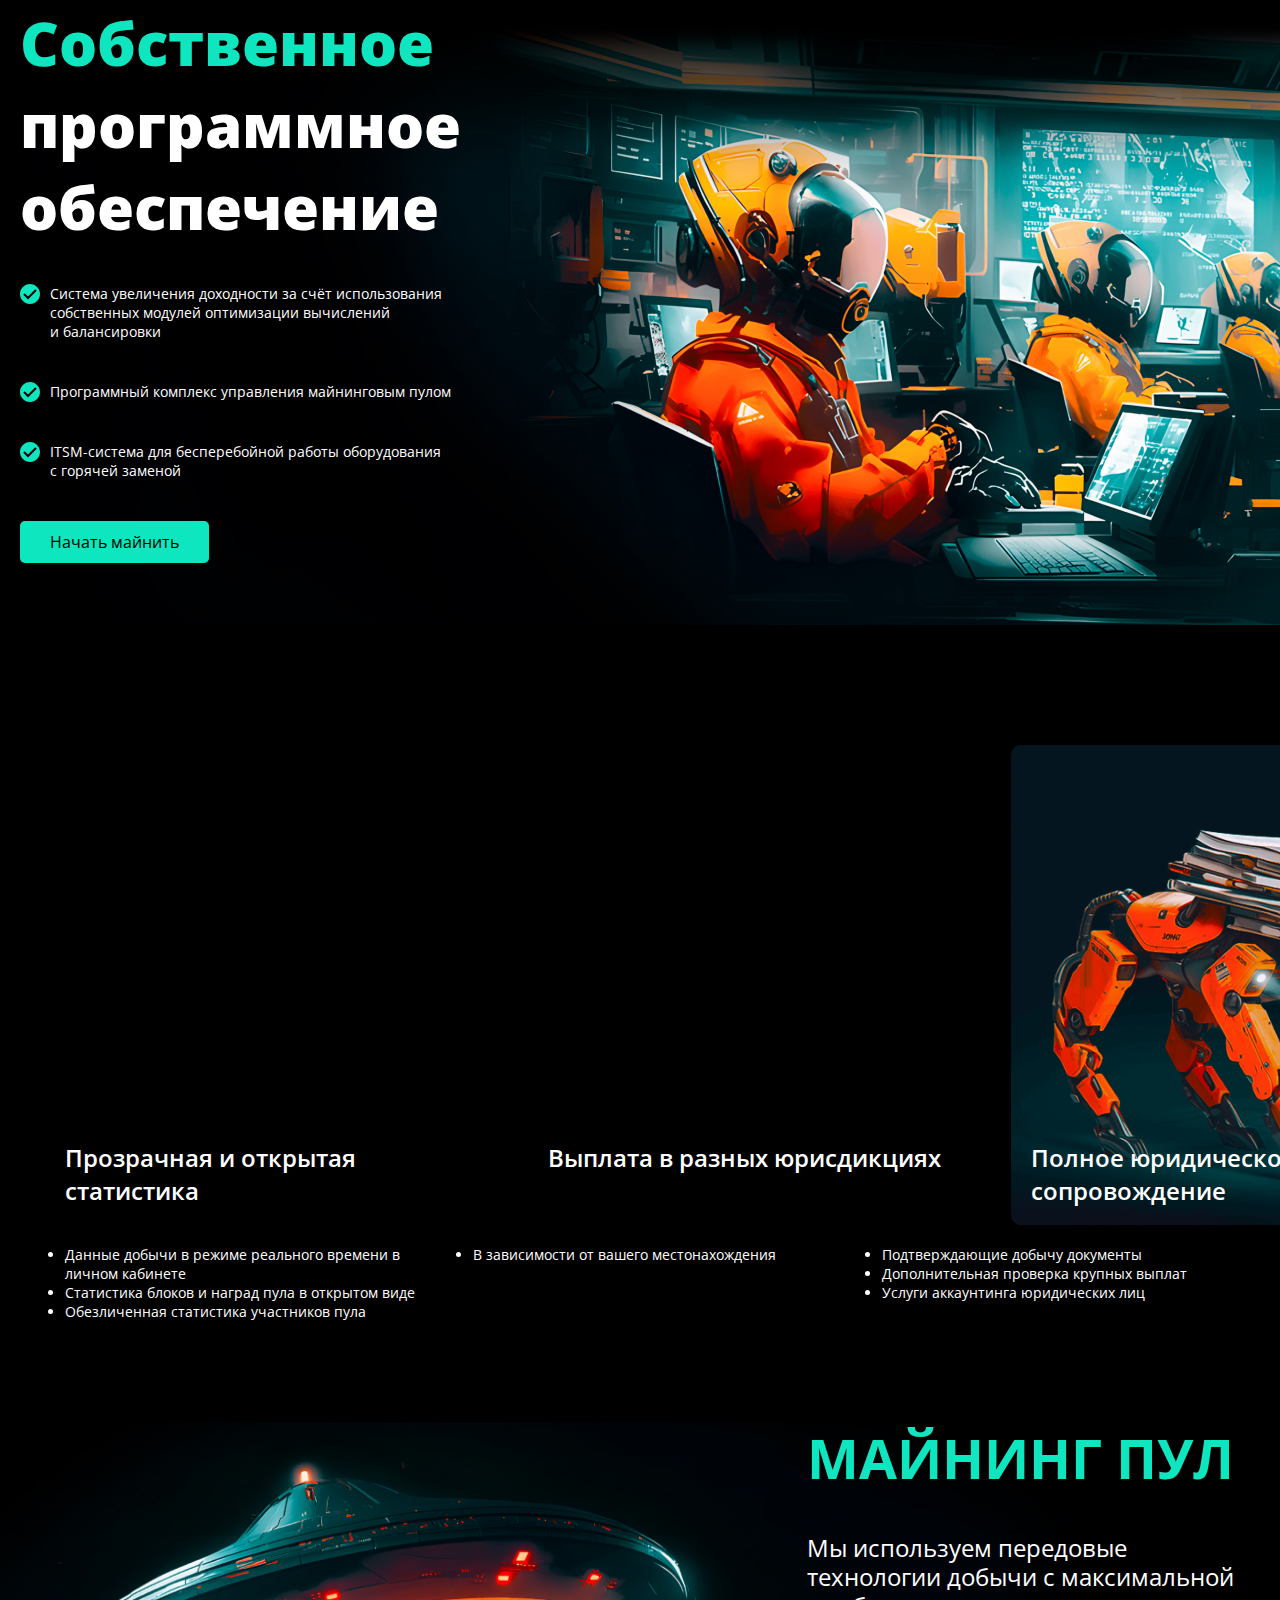
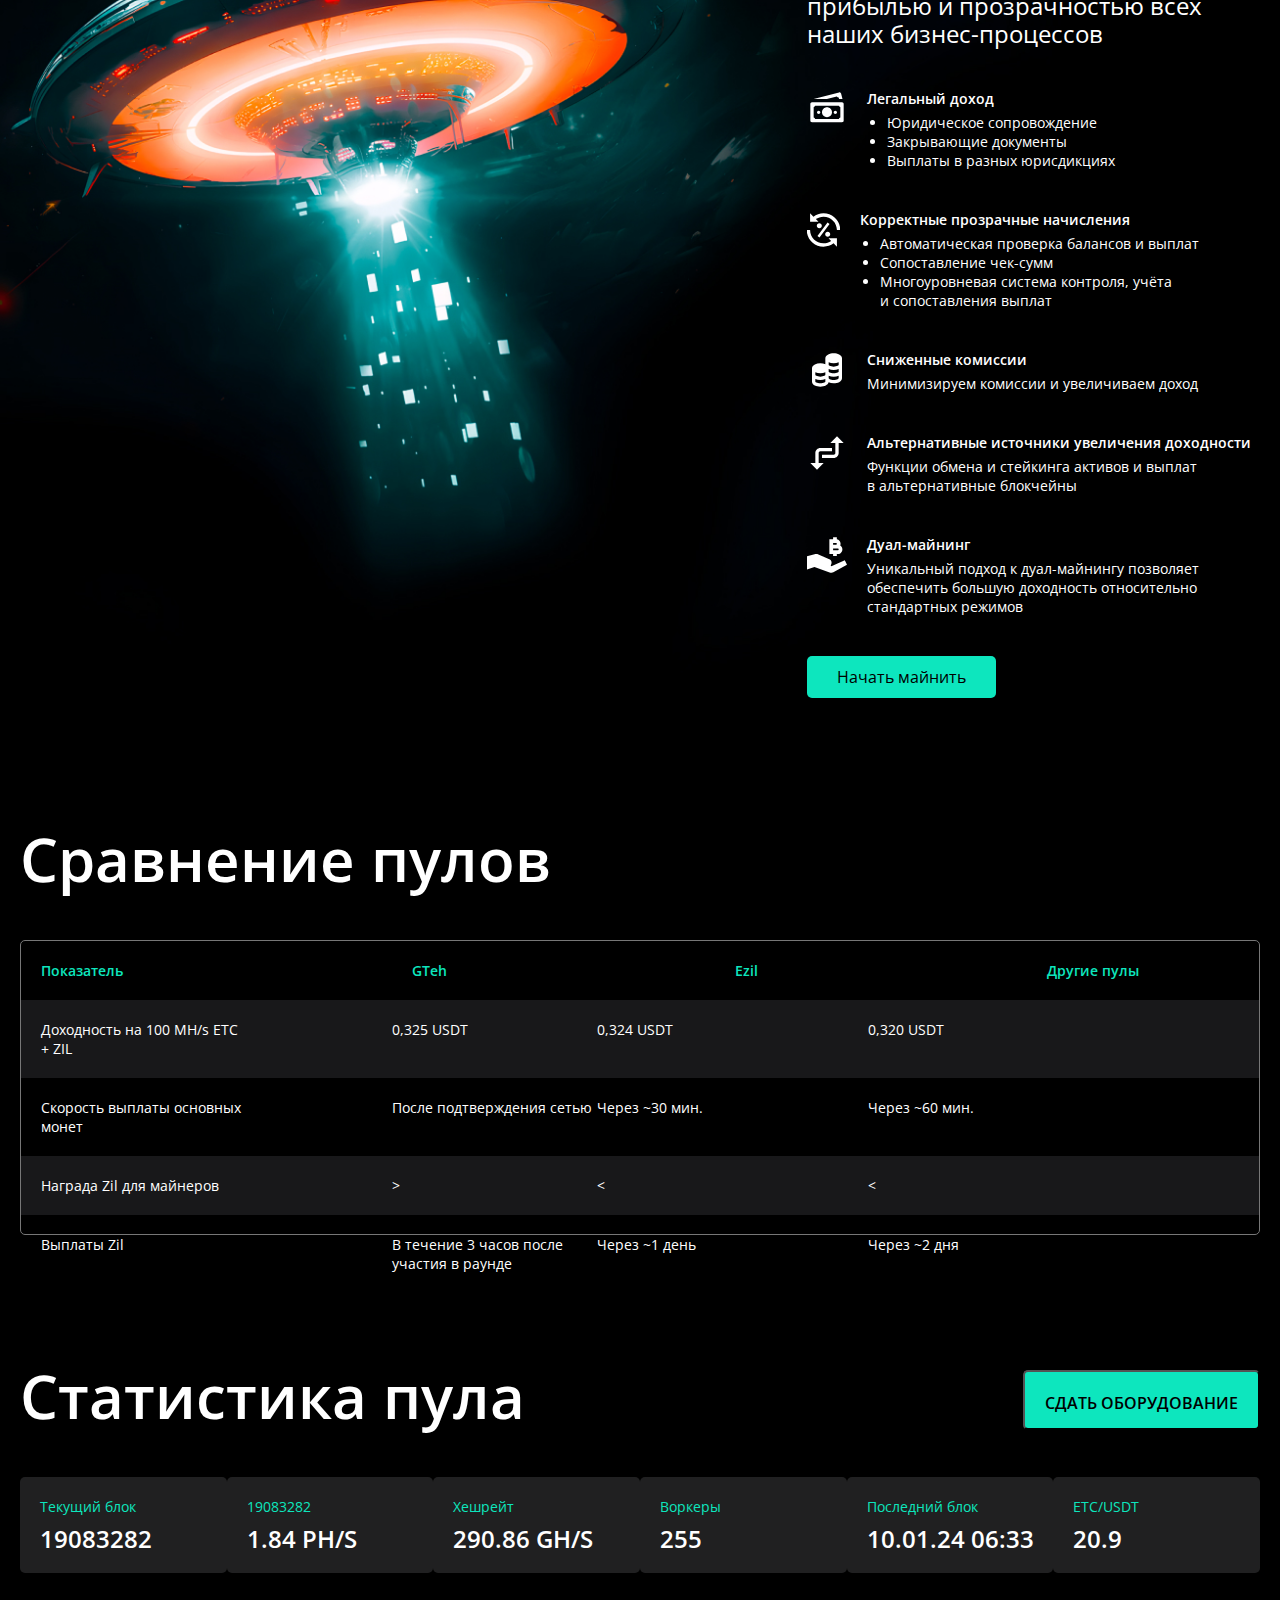
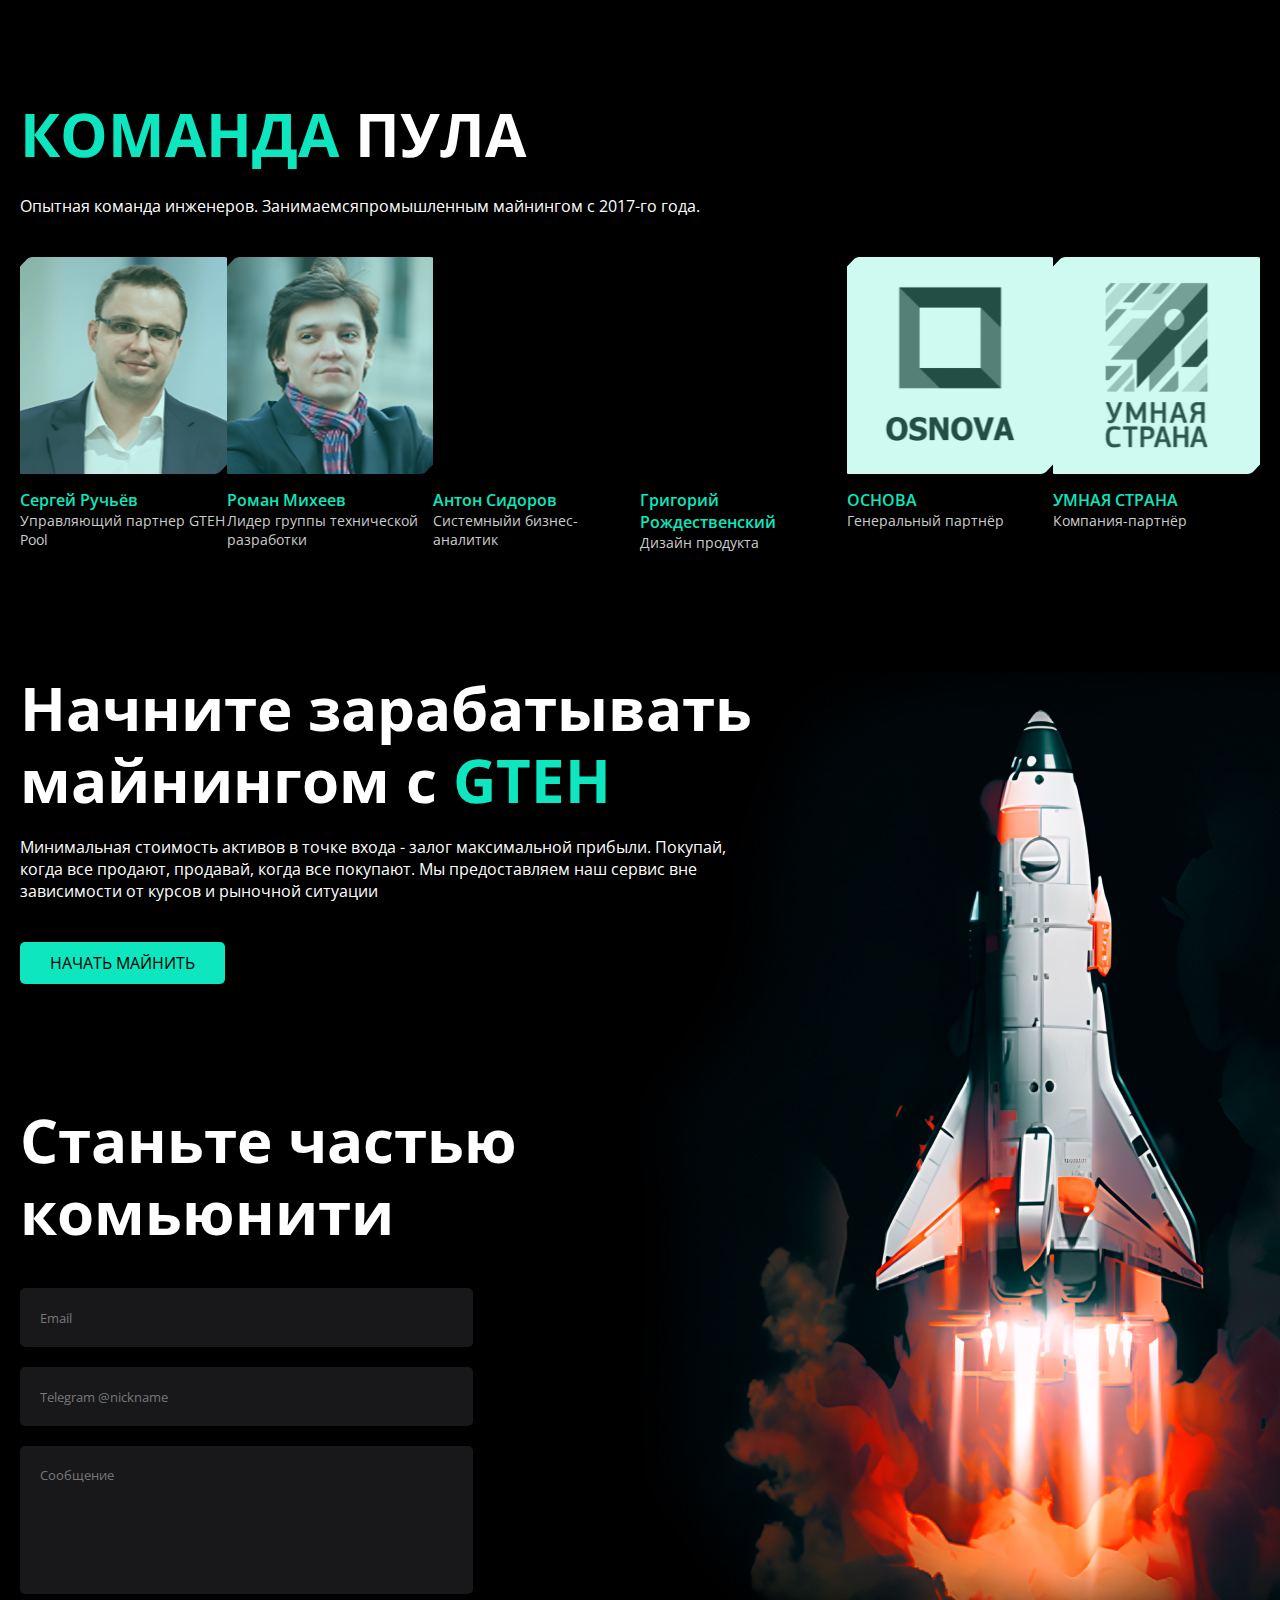
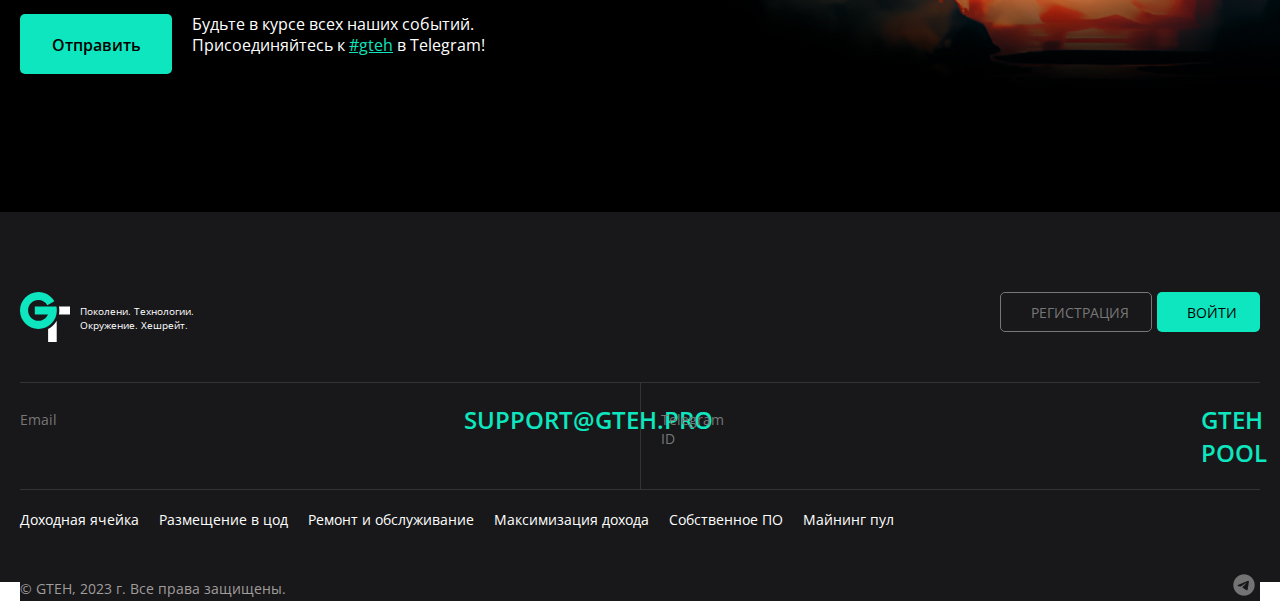
==== commit 41052a56: "deyarli tugatildi!" ====
--- a/index.html
+++ b/index.html
@@ -3,8 +3,9 @@
     <head>
         <meta charset="UTF-8" />
         <meta name="viewport" content="width=device-width, initial-scale=1.0" />
-        <title>Mining</title>
+        <title>Mining GT</title>
         <link rel="stylesheet" href="style.css" />
+        <link rel="stylesheet" href="media.css" />
         <link
             rel="stylesheet"
             href="https://cdnjs.cloudflare.com/ajax/libs/font-awesome/6.7.1/css/all.min.css"
@@ -25,13 +26,15 @@
 
                 <ul class="pages__link">
                     <li>
-                        <a href="#" class="header__links">Преимущества</a>
+                        <a href="#thrid" class="header__links">Преимущества</a>
                     </li>
                     <li>
-                        <a href="#" class="header__links">Статистика пула</a>
+                        <a href="#status" class="header__links"
+                            >Статистика пула</a
+                        >
                     </li>
                     <li>
-                        <a href="#" class="header__links">Команда</a>
+                        <a href="#team" class="header__links">Команда</a>
                     </li>
                     <li>
                         <a href="#" class="header__links">Партнёры</a>
@@ -39,12 +42,12 @@
                 </ul>
 
                 <div class="header__btn">
-                    <select class="select" name="language" id="language">
-                        <option value="">RU</option>
-                        <option value="">ENG</option>
-                        <option value="">UZB</option>
-                    </select>
-                    <button class="hdr__login first__btn">Регистрация</button>
+                    <div class="select">RU</div>
+                    <a href="register/register.html"
+                        ><button class="hdr__login first__btn">
+                            Регистрация
+                        </button></a
+                    >
                     <button class="hdr__signin second__btn">Войти</button>
                 </div>
             </header>
@@ -167,7 +170,7 @@
 
         <!-- 4-row -->
 
-        <div class="fourth__row">
+        <div id="thrid" class="fourth__row">
             <div class="fourth__container wrapper">
                 <div class="fourth__cards">
                     <div class="card first__card">
@@ -368,6 +371,7 @@
                     <div>
                         <h5>Показатель</h5>
                         <h5>GTeh</h5>
+
                         <h5>Ezil</h5>
                         <h5>Другие пулы</h5>
                     </div>
@@ -375,8 +379,12 @@
                     <div>
                         <h5>Доходность на 100 MH/s ETC + ZIL</h5>
                         <h5 class="eight__text__left">0,325 USDT</h5>
-                        <h5>0,324 USDT</h5>
-                        <h5>0,320 USDT</h5>
+                        <span>
+                            <h5>0,324 USDT</h5>
+                        </span>
+                        <span>
+                            <h5>0,320 USDT</h5>
+                        </span>
                     </div>
 
                     <div>
@@ -384,15 +392,23 @@
                         <h5 class="eight__text__left">
                             После подтверждения сетью
                         </h5>
-                        <h5>Через ~30 мин.</h5>
-                        <h5>Через ~60 мин.</h5>
+                        <span>
+                            <h5>Через ~30 мин.</h5>
+                        </span>
+                        <span>
+                            <h5>Через ~60 мин.</h5>
+                        </span>
                     </div>
 
                     <div>
                         <h5>Награда Zil для майнеров</h5>
                         <h5 class="eight__text__left">></h5>
-                        <h5><</h5>
-                        <h5><</h5>
+                        <span>
+                            <h5><</h5>
+                        </span>
+                        <span>
+                            <h5><</h5>
+                        </span>
                     </div>
 
                     <div>
@@ -400,8 +416,12 @@
                         <h5 class="eight__text__left span">
                             В течение 3 часов после участия в раунде
                         </h5>
-                        <h5>Через ~1 день</h5>
-                        <h5>Через ~2 дня</h5>
+                        <span>
+                            <h5>Через ~1 день</h5>
+                        </span>
+                        <span>
+                            <h5>Через ~2 дня</h5>
+                        </span>
                     </div>
                 </div>
             </div>
@@ -411,7 +431,7 @@
 
         <div class="ninth__row">
             <div class="ninth__container wrapper">
-                <div class="ninth__header">
+                <div id="status" class="ninth__header">
                     <h1>Статистика пула</h1>
                     <button>СДАТЬ ОБОРУДОВАНИЕ</button>
                 </div>
@@ -448,7 +468,7 @@
         <!-- 10-row -->
 
         <div class="tenth__row">
-            <div class="tenth__container wrapper">
+            <div id="team" class="tenth__container wrapper">
                 <h1>КОМАНДА <span>ПУЛА</span></h1>
                 <h5>
                     Опытная команда инженеров. Занимаемсяпромышленным майнингом
@@ -547,7 +567,9 @@
                     </div>
 
                     <div class="footer__buttons">
-                        <button>РЕГИСТРАЦИЯ</button>
+                        <a href="register/register.html"
+                            ><button>РЕГИСТРАЦИЯ</button></a
+                        >
                         <button>ВОЙТИ</button>
                     </div>
                 </div>
@@ -581,5 +603,8 @@
                 </div>
             </div>
         </footer>
+        <!--  -->
+
+        <script src="main.js"></script>
     </body>
 </html>
--- a/style.css
+++ b/style.css
@@ -19,6 +19,7 @@
     margin: 0;
     box-sizing: border-box;
     font-family: var(--font-page);
+    scroll-behavior: smooth;
 }
 
 /* buttons */
@@ -54,10 +55,13 @@
 }
 .select {
     cursor: pointer;
-}
-.select option {
-    cursor: pointer;
-}
+    padding: 10px;
+    width: 40px;
+    height: 40px;
+    font-size: 16px;
+    font-weight: 400;
+}
+
 .first-container {
     background-image: url(img/Mask.jpg);
     background-size: cover;
@@ -102,6 +106,10 @@
 .pages__link a {
     color: var(--color-text-second);
     text-decoration: none;
+    transition: 0.3s;
+}
+.pages__link a:hover {
+    color: var(--color-buttons);
 }
 .pages__link li {
     transition: 0.3s;
@@ -111,6 +119,7 @@
 }
 
 .header__btn {
+    display: flex;
     margin-left: 420px;
     margin-top: 15px;
 }
@@ -121,18 +130,17 @@
     padding: 10px;
     border-radius: 5px;
     margin-right: 20px;
-}
-.select option {
-    background-color: #777777;
-    border: none;
-    outline: none;
-}
+    align-items: center;
+    margin-top: 2px;
+}
+
 .hdr__login {
     border: 1px solid var(--color-buttons);
     color: var(--color-text-second);
     padding: 10px 30px;
     background: transparent;
     cursor: pointer;
+    margin-right: 5px;
 }
 .hdr__signin {
     background-color: var(--color-buttons);
@@ -351,6 +359,7 @@
 .fourth__cards {
     display: flex;
     gap: 20px;
+    user-select: none;
 }
 .fourth__cards div h4 {
 }
@@ -595,6 +604,9 @@
     width: 271px;
     margin-bottom: 20px;
 }
+.eight__table div > span > h5 {
+    width: 100px;
+}
 .eight__table div:first-child {
     display: flex;
     justify-content: space-between;
@@ -609,7 +621,6 @@
 
 .eight__table div:nth-child(2) {
     padding: 20px 120px 20px 20px;
-
     display: flex;
     justify-content: space-between;
     padding-bottom: 20px;
--- a/media.css
+++ b/media.css
@@ -0,0 +1,772 @@
+@media (max-width: 530px) {
+    * {
+        outline: 1px solid red;
+        padding: 0;
+        margin: 0;
+        box-sizing: border-box;
+        font-family: var(--font-page);
+        scroll-behavior: smooth;
+    }
+    body {
+        max-width: 530px;
+    }
+
+    /* buttons */
+    .first__btn {
+        padding: 10px 15px;
+        font-size: 13px;
+    }
+
+    .second__btn {
+        padding: 10px 15px;
+        font-size: 13px;
+    }
+
+    .select {
+        margin-right: 10px;
+        width: 40px;
+        gap: 40px;
+        margin-bottom: 5px;
+    }
+
+    .first-container {
+        background-image: url(img/Mask.jpg);
+        background-size: cover;
+        background-position: center;
+        background-repeat: no-repeat;
+        height: 800px;
+        width: 529px;
+        flex-wrap: wrap;
+    }
+    .wrapper {
+        width: calc(100% - 30px);
+        margin: 0 auto;
+    }
+
+    .header__title {
+        padding-top: 15px;
+    }
+
+    .header__word {
+        margin-left: 10px;
+        width: 100px;
+        color: var(--color-text-second);
+        font-size: 10px;
+    }
+    .pages__link {
+        display: none;
+    }
+
+    .header__btn {
+        margin-left: 100px;
+        margin-top: 15px;
+    }
+
+    .hdr__login {
+        padding: 10px 15px;
+        font-size: 13px;
+    }
+    .hdr__signin {
+        padding: 10px 15px;
+        font-size: 13px;
+        height: 40px;
+    }
+
+    /* main */
+    .words {
+        width: 395px;
+        height: 38px;
+        font-weight: 400;
+        font-size: 12px;
+        color: #cccccc;
+    }
+
+    .main__title {
+        margin-top: 145px;
+    }
+    .main__title h3 {
+        font-weight: 700;
+        font-size: 50px;
+    }
+    .main__title span {
+        font-weight: 700;
+        font-size: 45px;
+    }
+    .main__title h5 {
+        font-size: 16px;
+        color: var(--color-text-second);
+        width: 100%;
+        height: 100%;
+        font-weight: 400;
+        margin-top: 20px;
+    }
+    .main__word {
+        margin-top: 40px;
+        width: 100%;
+        height: 100%;
+    }
+    .main__word h3 {
+        width: 100%;
+        height: 100%;
+        font-size: 20px;
+        margin-bottom: 35px;
+    }
+    .main__hdr-title {
+        font-size: 35px;
+        font-weight: 600;
+    }
+    .word__images {
+        flex-direction: column;
+    }
+    .main__btn {
+        margin-top: 40px;
+        width: 100%;
+        margin-left: 15px;
+    }
+
+    .header__main {
+        padding-bottom: 20px;
+    }
+    .second__buttons {
+        display: flex;
+        gap: 20px;
+    }
+
+    .second__img {
+        width: 100%;
+        height: 720px;
+    }
+
+    .first__information {
+        margin-bottom: 30px;
+    }
+    .second__information {
+        margin-bottom: 30px;
+    }
+    .thrid__information {
+        margin-bottom: 30px;
+    }
+    .fourth__information {
+        margin-bottom: 30px;
+    }
+    .fifth__information {
+        margin-bottom: 30px;
+    }
+    .sixth__information {
+        display: flex;
+        align-items: center;
+        margin-bottom: 35px;
+    }
+
+    .trible__buttons {
+        font-size: 13px;
+        font-weight: 500;
+        height: 50px;
+        width: 350px;
+    }
+    /* tugadi */
+
+    /* thrid row */
+
+    .thrid__row {
+        height: 100%;
+        margin-bottom: 0px;
+        border: 0px;
+    }
+
+    .thrid__sentence {
+        padding-top: 60px;
+        padding-bottom: 60px;
+    }
+    .thrid__sentence h1 {
+        font-size: 40px;
+        font-weight: 700;
+    }
+
+    .thrid__sentence h4 {
+        font-size: 14px;
+    }
+    /* tugadi */
+
+    /* fourth row */
+
+    .h4__size {
+        font-size: 16px;
+        font-weight: 500;
+    }
+
+    .fourth__row {
+        height: 100%;
+    }
+    .fourth__cards {
+        margin-left: 40px;
+        padding-top: 20px;
+        padding-bottom: 40px;
+        flex-direction: column;
+        gap: 15px;
+    }
+
+    .card {
+        padding: 20px;
+        width: 420px;
+        transition: 0s;
+    }
+    .card:hover {
+        scale: 1;
+    }
+    /* tugadi */
+
+    /* fifth row */
+    .fifth__row {
+        background-color: black;
+        height: 100%;
+    }
+    .fifth__container {
+        flex-direction: column;
+    }
+
+    .fifth__title h1 {
+        font-size: 50px;
+        font-weight: 700;
+    }
+
+    .fifth__flex h5 {
+        width: 100%;
+        font-size: 16px;
+    }
+
+    /* tugadi */
+
+    /* sixth row */
+
+    .sixth__row {
+        height: 100%;
+        padding-bottom: 60px;
+    }
+    .sixth__cards {
+        flex-direction: column;
+        gap: 0px;
+        padding-left: 25px;
+    }
+    .card2 {
+        margin-top: 80px;
+        padding: 20px;
+        transition: 0s;
+        border-radius: 10px;
+        margin-bottom: 0px;
+    }
+    .card2:hover {
+        scale: 1;
+    }
+    .card2 h4 {
+        font-size: 24px;
+        font-weight: 600;
+    }
+
+    .sixth__sentence {
+        display: none;
+    }
+    .sixth__flex {
+        display: none;
+    }
+    .sixth__flex ul li {
+        display: none;
+    }
+    /* tugadi */
+
+    /* seventh--row */
+
+    .seventh__text {
+        width: 453px;
+        margin-left: auto;
+    }
+    .seven__title {
+        width: 100%;
+        font-size: 50px;
+        font-weight: 700;
+        margin-bottom: 40px;
+    }
+    .seventh__text h3 {
+        font-size: 20px;
+        line-height: 27px;
+        margin-bottom: 40px;
+    }
+
+    .seventh__flex h6 {
+        width: 100%;
+    }
+    /* tugadi */
+
+    /* eight */
+
+    .eight__row {
+        padding-top: 120px;
+    }
+    .eight__container {
+        padding-bottom: 120px;
+    }
+    .eight__container h1 {
+        font-size: 60px;
+        font-weight: 600;
+        color: var(--color-text-second);
+        margin-bottom: 40px;
+    }
+    .eight__table {
+        height: 295px;
+        border: 1px solid var(--color-text);
+        border-radius: 5px;
+    }
+    .eight__text__left {
+        margin-left: 145px;
+    }
+    .span {
+        width: 271px;
+        margin-bottom: 20px;
+    }
+    .eight__table div > span > h5 {
+        width: 100px;
+    }
+    .eight__table div:first-child {
+        display: flex;
+        justify-content: space-between;
+        /* padding-bottom: 20px; */
+        padding: 20px 120px 20px 20px;
+    }
+    .eight__table div:first-child h5 {
+        font-size: 14px;
+        font-weight: 600;
+        color: var(--color-buttons);
+    }
+
+    .eight__table div:nth-child(2) {
+        padding: 20px 120px 20px 20px;
+        display: flex;
+        justify-content: space-between;
+        padding-bottom: 20px;
+        background-color: rgba(24, 24, 26, 1);
+    }
+    .eight__table div:nth-child(2) h5 {
+        color: var(--color-text-second);
+        font-size: 14px;
+        font-weight: 400;
+        width: 271px;
+    }
+    .eight__table div:nth-child(3) {
+        padding: 20px 120px 20px 20px;
+        display: flex;
+        justify-content: space-between;
+        padding-bottom: 20px;
+    }
+    .eight__table div:nth-child(3) h5 {
+        color: var(--color-text-second);
+        font-size: 14px;
+        font-weight: 400;
+        width: 271px;
+    }
+    .eight__table div:nth-child(4) {
+        padding: 20px 120px 20px 20px;
+        display: flex;
+        justify-content: space-between;
+        padding-bottom: 20px;
+        background-color: rgba(24, 24, 26, 1);
+    }
+    .eight__table div:nth-child(4) h5 {
+        color: var(--color-text-second);
+        font-size: 14px;
+        font-weight: 400;
+        width: 271px;
+    }
+    .eight__table div:nth-child(5) {
+        padding: 20px 120px 20px 20px;
+        display: flex;
+        justify-content: space-between;
+        padding-bottom: 20px;
+    }
+
+    .eight__table div:nth-child(5) h5 {
+        color: var(--color-text-second);
+        font-size: 14px;
+        font-weight: 400;
+        width: 271px;
+    }
+
+    /* ninth */
+
+    .ninth__row {
+        background-color: black;
+        padding-bottom: 120px;
+    }
+    .ninth__container {
+    }
+    .ninth__header {
+        display: flex;
+        justify-content: space-between;
+        margin-bottom: 40px;
+    }
+    .ninth__header h1 {
+        font-size: 60px;
+        font-weight: 600;
+        color: var(--color-text-second);
+    }
+    .ninth__header button {
+        background-color: var(--color-buttons);
+        color: black;
+        padding: 20px;
+        font-size: 16px;
+        font-weight: 600;
+        user-select: none;
+        cursor: pointer;
+        transition: 0.2s;
+        font-size: 16px;
+        border-radius: 5px;
+        height: 60px;
+        margin-top: 15px;
+    }
+    .ninth__header button:active {
+        scale: 0.98;
+    }
+    .ninth__flex {
+        user-select: none;
+        display: flex;
+        justify-content: space-between;
+    }
+    .ninth__cards {
+        border-radius: 5px;
+        width: 217px;
+        height: 96px;
+        background-color: rgb(32, 32, 33);
+    }
+    .ninth__cards h6 {
+        font-size: 14px;
+        font-weight: 400;
+        color: var(--color-buttons);
+        width: 120px;
+        height: 20px;
+        margin: 20px 0 5px 20px;
+    }
+    .ninth__cards h3 {
+        font-size: 24px;
+        font-weight: 600;
+        color: var(--color-text-second);
+        width: 170px;
+        margin-left: 20px;
+    }
+
+    /* 10 */
+
+    .tenth__row {
+        background-color: black;
+        padding-bottom: 120px;
+    }
+    .tenth__container {
+    }
+    .tenth__container h1 {
+        font-size: 60px;
+        font-weight: 700;
+        color: var(--color-buttons);
+        margin-bottom: 20px;
+    }
+    .tenth__container h1 span {
+        color: var(--color-text-second);
+    }
+    .tenth__container h5 {
+        color: var(--color-text-second);
+        font-size: 16px;
+        font-weight: 400;
+        margin-bottom: 40px;
+    }
+    .tenth__flex {
+        display: flex;
+        justify-content: space-between;
+        margin-bottom: 15px;
+    }
+    .tenth__imgs {
+        background-position: center;
+        background-repeat: no-repeat;
+        background-size: cover;
+        width: 217px;
+        height: 217px;
+    }
+
+    .ten-1 {
+        background-image: url(img/t-img-1.svg);
+    }
+    .ten-2 {
+        background-image: url(img/t-img-2.svg);
+    }
+    .ten-3 {
+        background-image: url(img/t-img-3.svg);
+    }
+    .ten-4 {
+        background-image: url(img/t-img-4.svg);
+    }
+    .ten-5 {
+        background-image: url(img/t-img-5.svg);
+    }
+    .ten-6 {
+        background-image: url(img/t-img-6.svg);
+    }
+
+    .tenth__info {
+        display: flex;
+        justify-content: space-between;
+    }
+    .t_info__flex {
+        width: 216px;
+    }
+    .t_info__flex h3 {
+        font-size: 16px;
+        font-weight: 600;
+        color: var(--color-buttons);
+    }
+    .t_info__flex h6 {
+        font-size: 14px;
+        font-weight: 400;
+        color: #cccccc;
+    }
+
+    /* 11 */
+
+    .eleven__row {
+        background-image: url(img/eleventh__bgc.jpg);
+        background-position: center;
+        background-repeat: no-repeat;
+        background-size: cover;
+        height: 1017px;
+    }
+    .eleventh__container {
+    }
+    .eleventh__container h1 {
+        font-size: 60px;
+        font-weight: 700;
+        color: var(--color-text-second);
+        line-height: 72px;
+    }
+    .eleventh__container h1:nth-child(2) {
+        margin-bottom: 20px;
+    }
+
+    .eleventh__container span {
+        color: var(--color-buttons);
+    }
+    .eleventh__container h6 {
+        color: var(--color-text-second);
+        font-size: 16px;
+        font-weight: 400;
+        width: 749px;
+        margin-bottom: 40px;
+    }
+    .eleventh__container button {
+        margin-bottom: 120px;
+    }
+    h2 {
+        color: var(--color-text-second);
+        font-size: 60px;
+        font-weight: 700;
+        line-height: 72px;
+        margin-bottom: 40px;
+        width: 572px;
+    }
+    .eleventh__form {
+        display: flex;
+        flex-direction: column;
+    }
+
+    .eleventh__form input {
+        color: var(--color-text-second);
+        border-radius: 5px;
+        border: none;
+        background-color: #18181a;
+        margin-bottom: 20px;
+        width: 453px;
+        height: 59px;
+        padding: 20px 10px 20px 20px;
+    }
+
+    .eleventh__form input:nth-child(3) {
+        height: 148px;
+        padding: 20px 10px 110px 20px;
+    }
+
+    .eleventh__form input::placeholder {
+        color: var(--color-text);
+    }
+
+    .eleventh__form div {
+        display: flex;
+        gap: 20px;
+    }
+    .eleventh__form button {
+        border: 1px solid var(--color-buttons);
+        cursor: pointer;
+        font-size: 16px;
+        font-weight: 600;
+        color: black;
+        padding: 20px 30px;
+        background-color: var(--color-buttons);
+        border-radius: 5px;
+        width: 152px;
+        height: 60px;
+        border: none;
+        transition: 0.3s;
+    }
+    .eleventh__form button:hover {
+        border: 1px solid var(--color-text-second);
+        color: var(--color-text-second);
+        background: transparent;
+    }
+    .eleventh__form h6 {
+        color: var(--color-text-second);
+        width: 300px;
+        height: 42px;
+        font-size: 16px;
+        font-weight: 400;
+        line-height: 21.28px;
+    }
+    .eleventh__form h6 a {
+        color: var(--color-buttons);
+    }
+
+    /* end dark row */
+
+    .end__dark__row {
+        background-color: black;
+        width: 100%;
+        height: 123px;
+    }
+
+    /* footer */
+
+    .footer {
+        background-color: #18181a;
+        padding-top: 80px;
+        height: 370px;
+    }
+    .footer__container {
+    }
+    .footer__head {
+        display: flex;
+        justify-content: space-between;
+        margin-bottom: 40px;
+    }
+    .footer__title {
+        display: flex;
+        gap: 10px;
+    }
+    .footer__title h6 {
+        font-size: 10px;
+        font-weight: 400;
+        width: 120px;
+        margin-top: 12px;
+        height: 26px;
+        color: var(--color-text-second);
+    }
+    .footer__buttons {
+        display: flex;
+        gap: 5px;
+    }
+    .footer__buttons button:first-child {
+        cursor: pointer;
+        color: var(--color-text);
+        font-size: 14px;
+        font-weight: 400;
+        padding: 10px 30px;
+        width: 152px;
+        height: 40px;
+        background: transparent;
+        border: 1px solid var(--color-text);
+        border-radius: 5px;
+        user-select: none;
+        transition: 0.1s;
+    }
+    .footer__buttons button:first-child:active {
+        scale: 0.98;
+    }
+    .footer__buttons button:nth-child(2) {
+        cursor: pointer;
+        font-size: 14px;
+        font-weight: 400;
+        color: black;
+        padding: 10px 30px;
+        background-color: var(--color-buttons);
+        width: 103px;
+        height: 40px;
+        border: none;
+        border-radius: 5px;
+        user-select: none;
+        transition: 0.1s;
+    }
+    .footer__buttons button:nth-child(2):active {
+        scale: 0.98;
+    }
+
+    /* footer main */
+
+    .footer__main {
+        display: flex;
+        justify-content: space-between;
+        border: 1px solid #333333;
+        border-right: 0px;
+        border-left: 0px;
+
+        margin-bottom: 20px;
+    }
+    .footer__main div {
+        gap: 407px;
+        display: flex;
+        width: 50%;
+        padding: 20px 20px 20px 0px;
+    }
+    .footer__main div:nth-child(2) {
+        gap: 477px;
+        border-left: 1px solid #333333;
+        width: 50%;
+        padding: 20px 0px 20px 20px;
+    }
+    .footer__main div h6 {
+        color: var(--color-text);
+        font-size: 14px;
+        font-weight: 400;
+        margin-top: 7px;
+    }
+    .footer__main div h3 {
+        font-size: 24px;
+        font-weight: 600;
+        color: var(--color-buttons);
+    }
+
+    /* footer foot */
+
+    .footer__foot {
+        background-color: #18181a;
+    }
+    .footer__end-sentence {
+        display: flex;
+        gap: 20px;
+        margin-bottom: 40px;
+    }
+    .footer__end-sentence h5 {
+        color: var(--color-text-second);
+        font-size: 14px;
+        font-weight: 400;
+    }
+    .footer__end {
+        display: flex;
+        justify-content: space-between;
+        background-color: #18181a;
+    }
+    .footer__end h6 {
+        margin-top: 10px;
+        color: #a09d9d;
+        font-size: 14px;
+        font-weight: 400;
+    }
+    .footer__icon {
+        background-image: url(img/footer__icon.svg);
+        background-position: center;
+        background-size: cover;
+        background-repeat: no-repeat;
+        width: 32px;
+        height: 32px;
+    }
+}
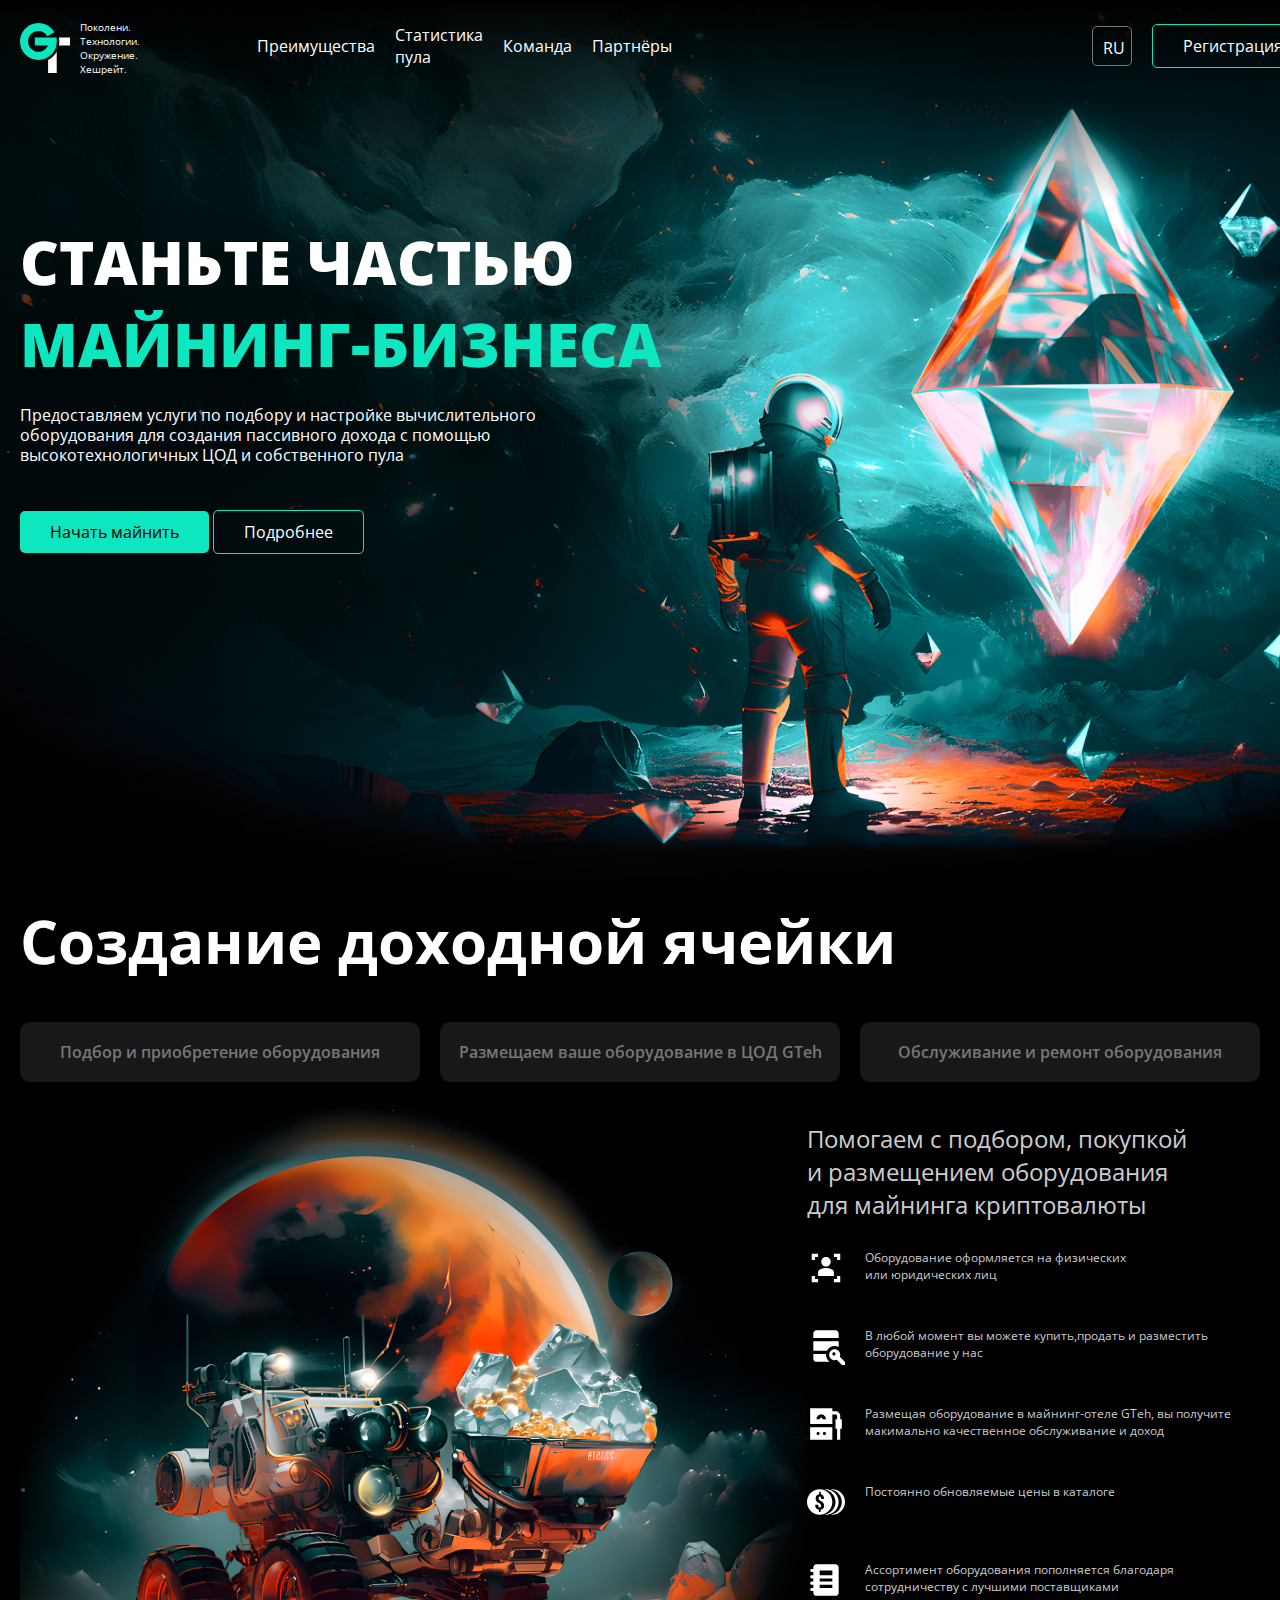
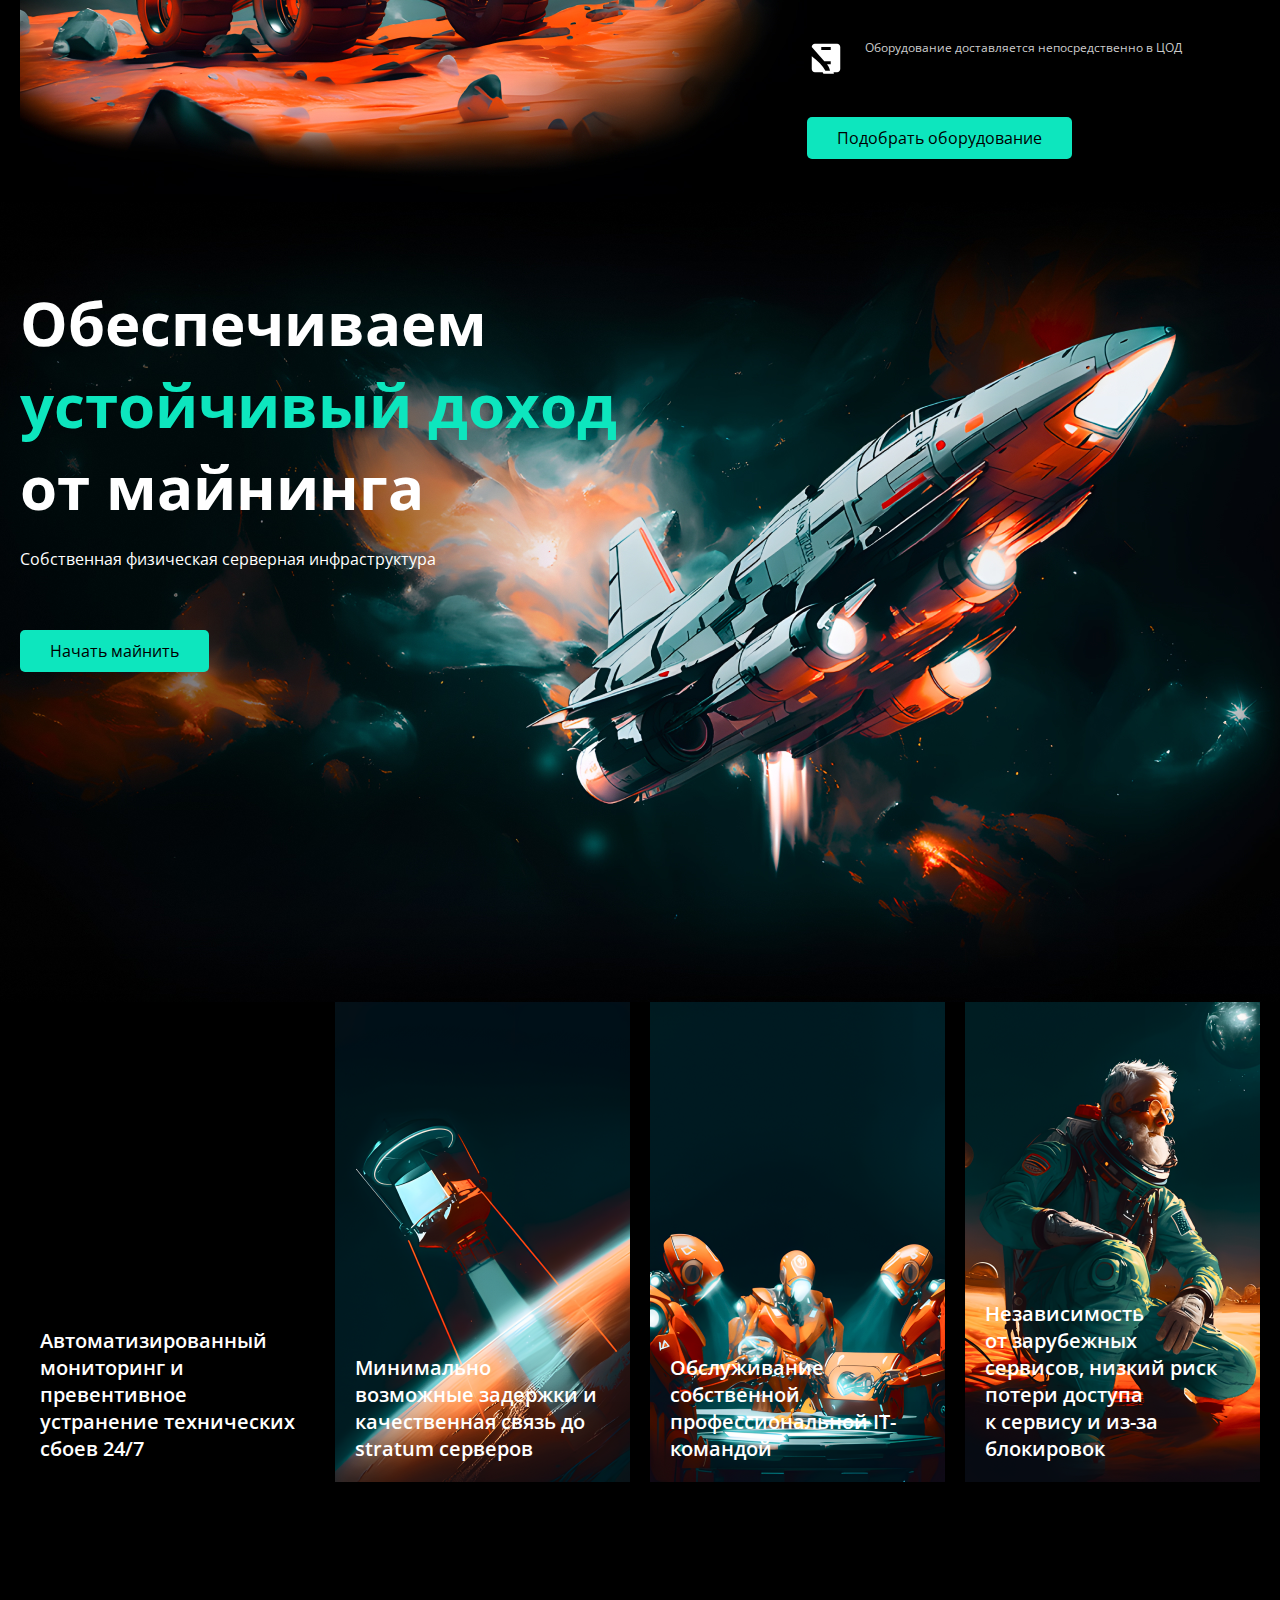
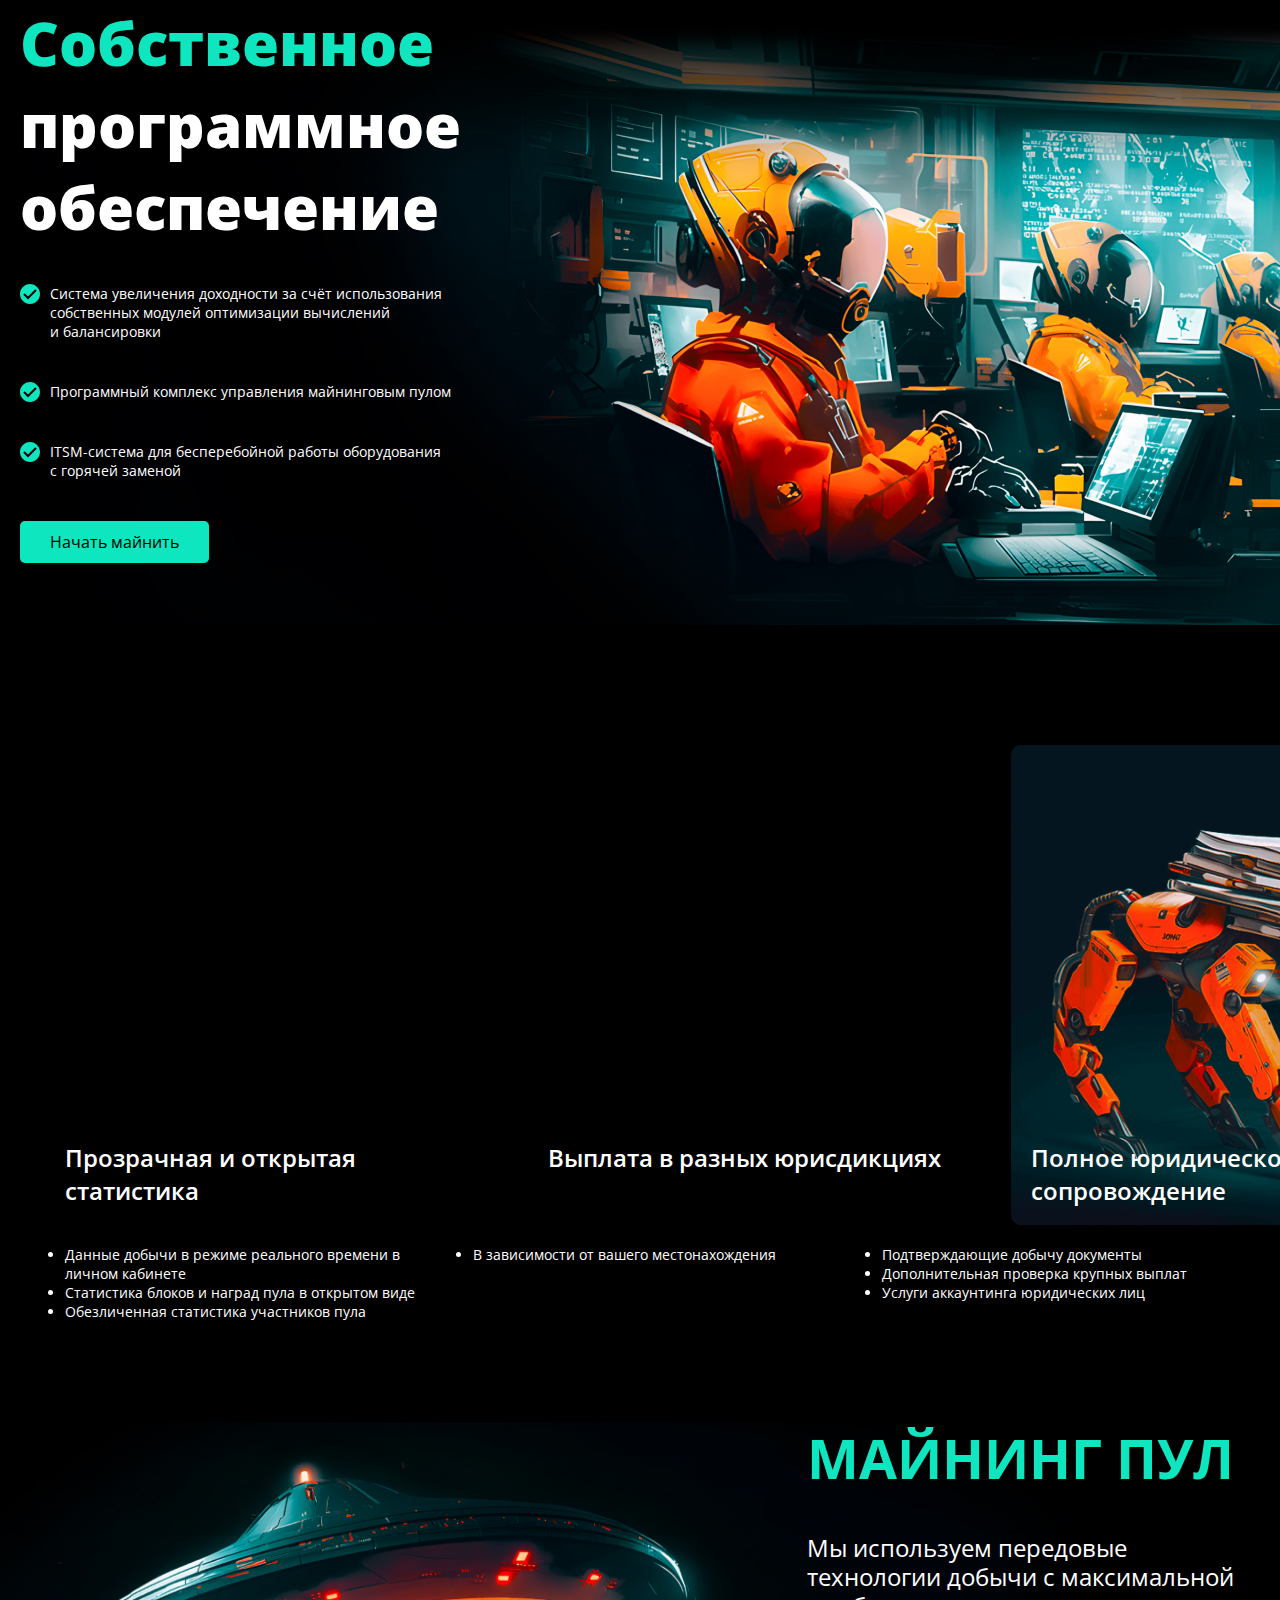
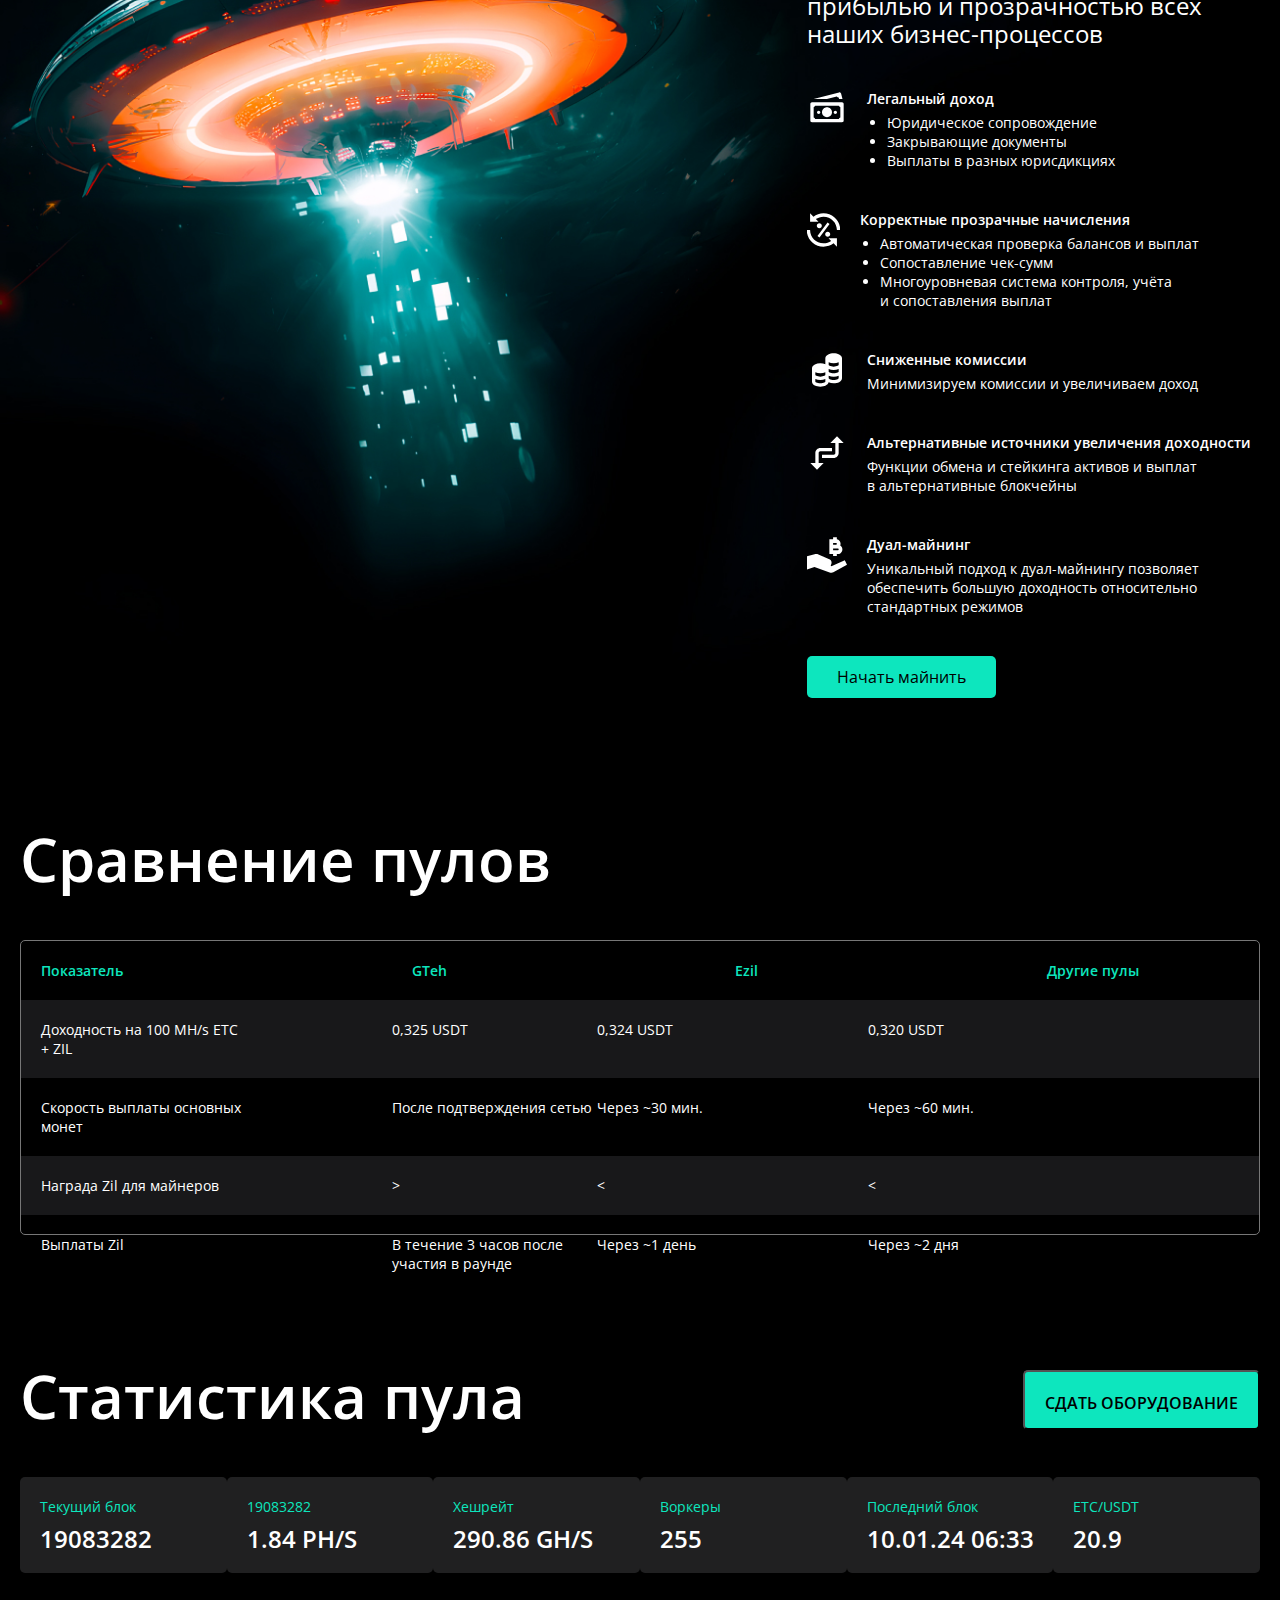
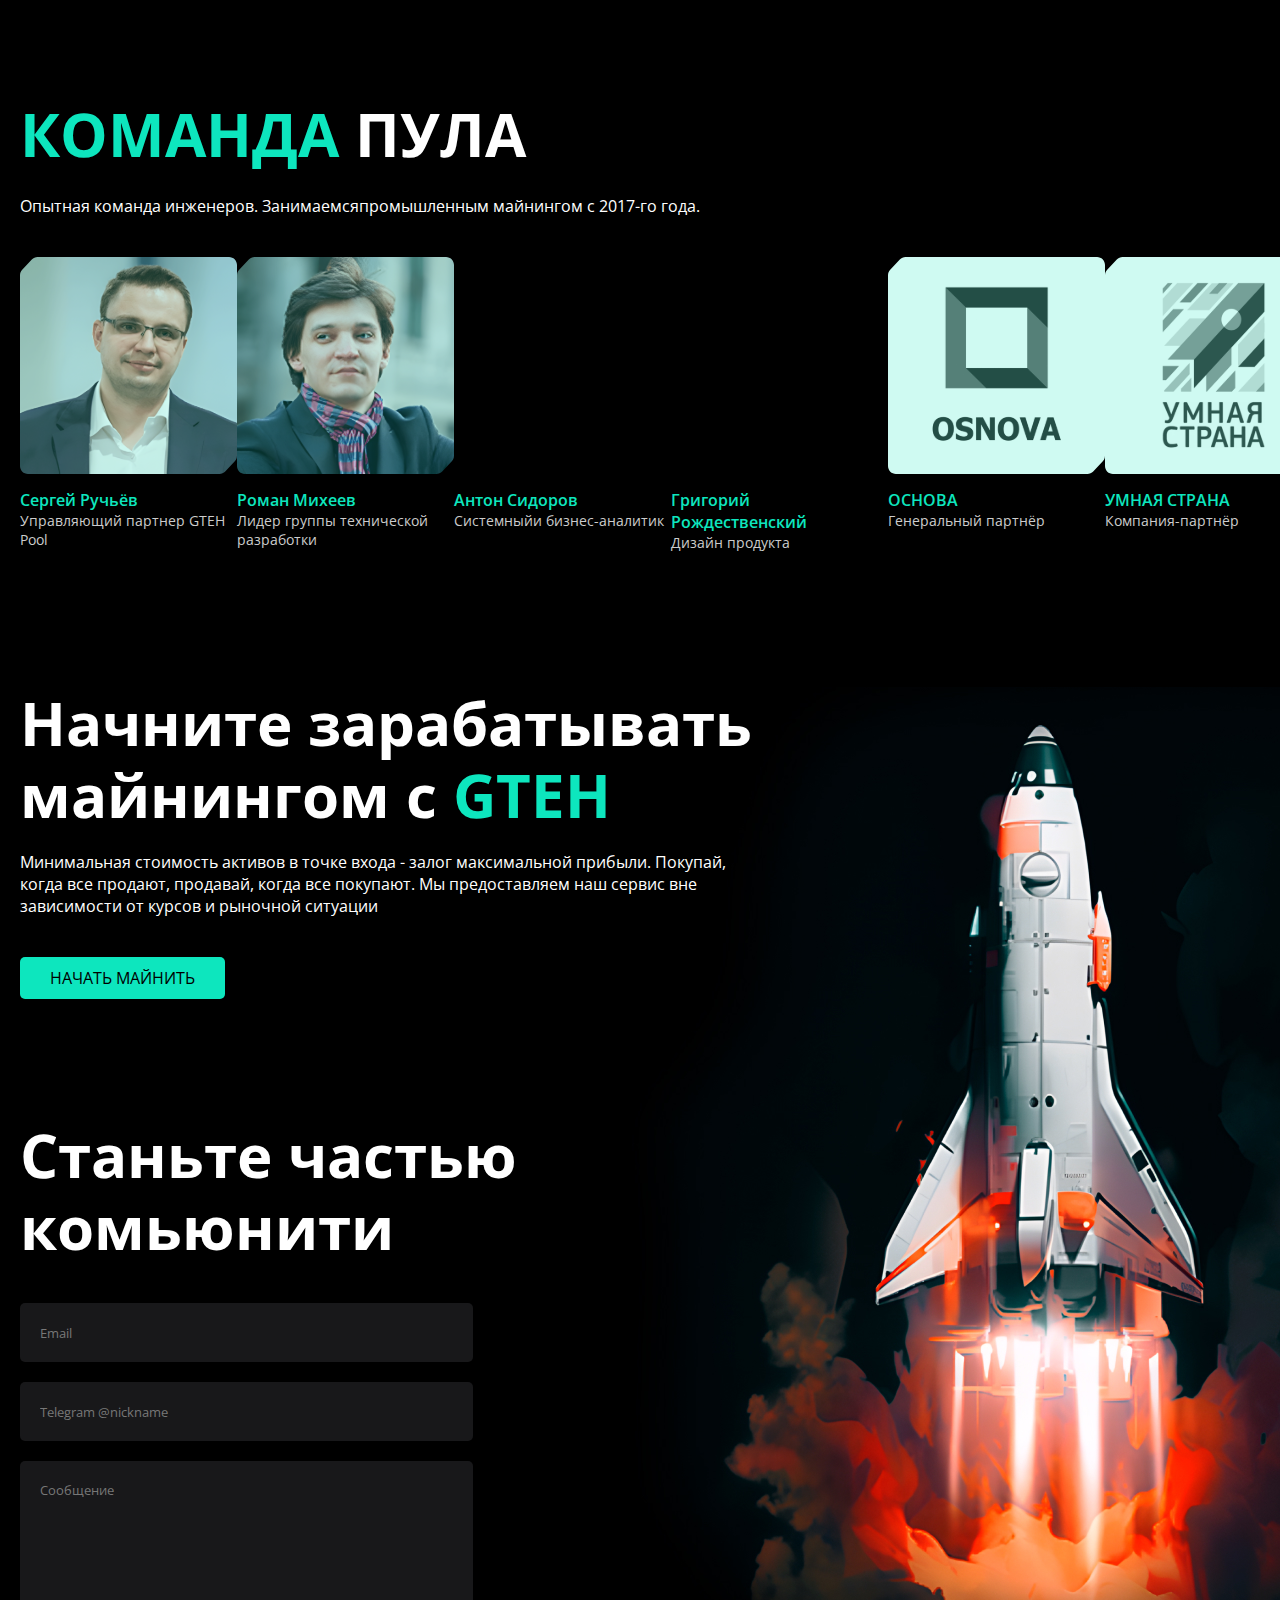
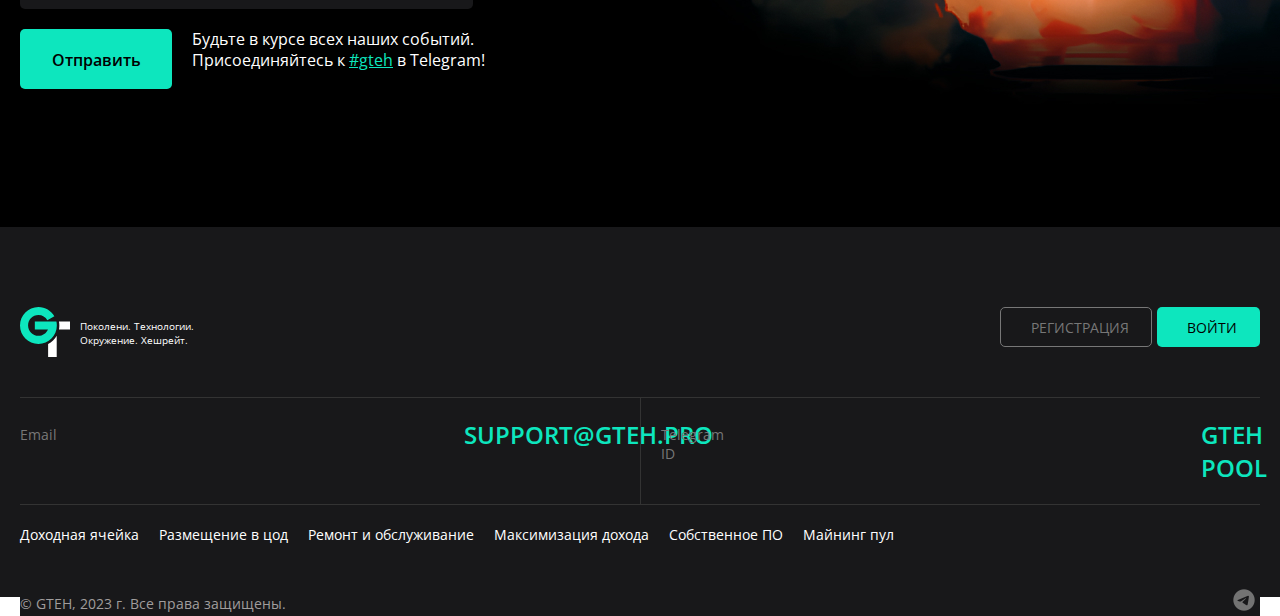
==== commit c3631433: "530 px ga moslashtirildi" ====
--- a/index.html
+++ b/index.html
@@ -445,6 +445,7 @@
                         <h6>19083282</h6>
                         <h3>1.84 PH/S</h3>
                     </div>
+
                     <div class="ninth__cards">
                         <h6>Хешрейт</h6>
                         <h3>290.86 GH/S</h3>
@@ -453,6 +454,7 @@
                         <h6>Воркеры</h6>
                         <h3>255</h3>
                     </div>
+
                     <div class="ninth__cards">
                         <h6>Последний блок</h6>
                         <h3>10.01.24 06:33</h3>
@@ -476,38 +478,47 @@
                 </h5>
 
                 <div class="tenth__flex">
-                    <div class="tenth__imgs ten-1"></div>
-                    <div class="tenth__imgs ten-2"></div>
-                    <div class="tenth__imgs ten-3"></div>
-                    <div class="tenth__imgs ten-4"></div>
-                    <div class="tenth__imgs ten-5"></div>
-                    <div class="tenth__imgs ten-6"></div>
-                </div>
-
-                <div class="tenth__info">
-                    <div class="t_info__flex">
-                        <h3>Сергей Ручьёв</h3>
-                        <h6>Управляющий партнер GTEH Pool</h6>
-                    </div>
-                    <div class="t_info__flex">
-                        <h3>Роман Михеев</h3>
-                        <h6>Лидер группы технической разработки</h6>
-                    </div>
-                    <div class="t_info__flex">
-                        <h3>Антон Сидоров</h3>
-                        <h6>Системныйи бизнес-аналитик</h6>
-                    </div>
-                    <div class="t_info__flex">
-                        <h3>Григорий Рождественский</h3>
-                        <h6>Дизайн продукта</h6>
-                    </div>
-                    <div class="t_info__flex">
-                        <h3>ОСНОВА</h3>
-                        <h6>Генеральный партнёр</h6>
-                    </div>
-                    <div class="t_info__flex">
-                        <h3>УМНАЯ СТРАНА</h3>
-                        <h6>Компания-партнёр</h6>
+                    <div class="tenth__column">
+                        <div class="tenth__imgs ten-1"></div>
+                        <div class="t_info__flex">
+                            <h3>Сергей Ручьёв</h3>
+                            <h6>Управляющий партнер GTEH Pool</h6>
+                        </div>
+                    </div>
+                    <div class="tenth__column">
+                        <div class="tenth__imgs ten-2"></div>
+                        <div class="t_info__flex">
+                            <h3>Роман Михеев</h3>
+                            <h6>Лидер группы технической разработки</h6>
+                        </div>
+                    </div>
+                    <div class="tenth__column">
+                        <div class="tenth__imgs ten-3"></div>
+                        <div class="t_info__flex">
+                            <h3>Антон Сидоров</h3>
+                            <h6>Системныйи бизнес-аналитик</h6>
+                        </div>
+                    </div>
+                    <div class="tenth__column">
+                        <div class="tenth__imgs ten-4"></div>
+                        <div class="t_info__flex">
+                            <h3>Григорий Рождественский</h3>
+                            <h6>Дизайн продукта</h6>
+                        </div>
+                    </div>
+                    <div class="tenth__column">
+                        <div class="tenth__imgs ten-5"></div>
+                        <div class="t_info__flex">
+                            <h3>ОСНОВА</h3>
+                            <h6>Генеральный партнёр</h6>
+                        </div>
+                    </div>
+                    <div class="tenth__column">
+                        <div class="tenth__imgs ten-6"></div>
+                        <div class="t_info__flex">
+                            <h3>УМНАЯ СТРАНА</h3>
+                            <h6>Компания-партнёр</h6>
+                        </div>
                     </div>
                 </div>
             </div>
--- a/style.css
+++ b/style.css
@@ -607,6 +607,7 @@
 .eight__table div > span > h5 {
     width: 100px;
 }
+
 .eight__table div:first-child {
     display: flex;
     justify-content: space-between;
@@ -767,6 +768,7 @@
     background-size: cover;
     width: 217px;
     height: 217px;
+    margin-bottom: 15px;
 }
 
 .ten-1 {
@@ -792,6 +794,7 @@
     display: flex;
     justify-content: space-between;
 }
+
 .t_info__flex {
     width: 216px;
 }
--- a/media.css
+++ b/media.css
@@ -1,6 +1,6 @@
 @media (max-width: 530px) {
     * {
-        outline: 1px solid red;
+        /* outline: 1px solid red; */
         padding: 0;
         margin: 0;
         box-sizing: border-box;
@@ -13,20 +13,24 @@
 
     /* buttons */
     .first__btn {
+        display: flex;
+        justify-content: center;
+        align-items: center;
         padding: 10px 15px;
-        font-size: 13px;
+        font-size: 15px;
     }
 
     .second__btn {
+        display: flex;
+        justify-content: center;
+        align-items: center;
         padding: 10px 15px;
-        font-size: 13px;
+        font-size: 15px;
     }
 
     .select {
         margin-right: 10px;
         width: 40px;
-        gap: 40px;
-        margin-bottom: 5px;
     }
 
     .first-container {
@@ -59,7 +63,6 @@
 
     .header__btn {
         margin-left: 100px;
-        margin-top: 15px;
     }
 
     .hdr__login {
@@ -119,8 +122,10 @@
         flex-direction: column;
     }
     .main__btn {
+        gap: 20px;
+        display: flex;
         margin-top: 40px;
-        width: 100%;
+        width: 90%;
         margin-left: 15px;
     }
 
@@ -175,7 +180,9 @@
     }
 
     .thrid__sentence {
-        padding-top: 60px;
+        /* padding-top: 60px; */
+    }
+    .thrid__container {
         padding-bottom: 60px;
     }
     .thrid__sentence h1 {
@@ -191,7 +198,7 @@
     /* fourth row */
 
     .h4__size {
-        font-size: 16px;
+        font-size: 20px;
         font-weight: 500;
     }
 
@@ -300,190 +307,70 @@
     /* eight */
 
     .eight__row {
+        display: none;
+    }
+    .eight__container {
+        display: none;
+        padding-bottom: 120px;
+    }
+
+    /* ninth */
+
+    .ninth__row {
+        padding-bottom: 120px;
         padding-top: 120px;
     }
-    .eight__container {
-        padding-bottom: 120px;
-    }
-    .eight__container h1 {
-        font-size: 60px;
+
+    .ninth__header h1 {
+        margin-top: 20px;
+        font-size: 35px;
         font-weight: 600;
-        color: var(--color-text-second);
-        margin-bottom: 40px;
-    }
-    .eight__table {
-        height: 295px;
-        border: 1px solid var(--color-text);
-        border-radius: 5px;
-    }
-    .eight__text__left {
-        margin-left: 145px;
-    }
-    .span {
-        width: 271px;
-        margin-bottom: 20px;
-    }
-    .eight__table div > span > h5 {
-        width: 100px;
-    }
-    .eight__table div:first-child {
-        display: flex;
-        justify-content: space-between;
-        /* padding-bottom: 20px; */
-        padding: 20px 120px 20px 20px;
-    }
-    .eight__table div:first-child h5 {
+    }
+    .ninth__header button {
+        padding: 10px 15px;
         font-size: 14px;
-        font-weight: 600;
-        color: var(--color-buttons);
-    }
-
-    .eight__table div:nth-child(2) {
-        padding: 20px 120px 20px 20px;
-        display: flex;
-        justify-content: space-between;
-        padding-bottom: 20px;
-        background-color: rgba(24, 24, 26, 1);
-    }
-    .eight__table div:nth-child(2) h5 {
-        color: var(--color-text-second);
+        font-weight: 500;
+        transition: 0.2s;
         font-size: 14px;
-        font-weight: 400;
-        width: 271px;
-    }
-    .eight__table div:nth-child(3) {
-        padding: 20px 120px 20px 20px;
-        display: flex;
-        justify-content: space-between;
-        padding-bottom: 20px;
-    }
-    .eight__table div:nth-child(3) h5 {
-        color: var(--color-text-second);
-        font-size: 14px;
-        font-weight: 400;
-        width: 271px;
-    }
-    .eight__table div:nth-child(4) {
-        padding: 20px 120px 20px 20px;
-        display: flex;
-        justify-content: space-between;
-        padding-bottom: 20px;
-        background-color: rgba(24, 24, 26, 1);
-    }
-    .eight__table div:nth-child(4) h5 {
-        color: var(--color-text-second);
-        font-size: 14px;
-        font-weight: 400;
-        width: 271px;
-    }
-    .eight__table div:nth-child(5) {
-        padding: 20px 120px 20px 20px;
-        display: flex;
-        justify-content: space-between;
-        padding-bottom: 20px;
-    }
-
-    .eight__table div:nth-child(5) h5 {
-        color: var(--color-text-second);
-        font-size: 14px;
-        font-weight: 400;
-        width: 271px;
-    }
-
-    /* ninth */
-
-    .ninth__row {
-        background-color: black;
-        padding-bottom: 120px;
-    }
-    .ninth__container {
-    }
-    .ninth__header {
-        display: flex;
-        justify-content: space-between;
-        margin-bottom: 40px;
-    }
-    .ninth__header h1 {
-        font-size: 60px;
-        font-weight: 600;
-        color: var(--color-text-second);
-    }
-    .ninth__header button {
-        background-color: var(--color-buttons);
-        color: black;
-        padding: 20px;
-        font-size: 16px;
-        font-weight: 600;
-        user-select: none;
-        cursor: pointer;
-        transition: 0.2s;
-        font-size: 16px;
-        border-radius: 5px;
         height: 60px;
         margin-top: 15px;
     }
-    .ninth__header button:active {
-        scale: 0.98;
-    }
+
     .ninth__flex {
-        user-select: none;
-        display: flex;
-        justify-content: space-between;
+        flex-direction: column;
+        gap: 20px;
     }
     .ninth__cards {
-        border-radius: 5px;
-        width: 217px;
-        height: 96px;
-        background-color: rgb(32, 32, 33);
+        width: 100%;
     }
     .ninth__cards h6 {
-        font-size: 14px;
-        font-weight: 400;
-        color: var(--color-buttons);
-        width: 120px;
-        height: 20px;
-        margin: 20px 0 5px 20px;
+        font-size: 20px;
+        width: 90%;
+        height: 25px;
+        margin: 20px 0 10px 20px;
     }
     .ninth__cards h3 {
-        font-size: 24px;
-        font-weight: 600;
-        color: var(--color-text-second);
-        width: 170px;
-        margin-left: 20px;
-    }
+        width: 90%;
+    }
+    /* tugadi */
 
     /* 10 */
 
-    .tenth__row {
-        background-color: black;
-        padding-bottom: 120px;
-    }
-    .tenth__container {
-    }
     .tenth__container h1 {
-        font-size: 60px;
-        font-weight: 700;
-        color: var(--color-buttons);
+        font-size: 45px;
         margin-bottom: 20px;
     }
-    .tenth__container h1 span {
-        color: var(--color-text-second);
-    }
-    .tenth__container h5 {
-        color: var(--color-text-second);
-        font-size: 16px;
-        font-weight: 400;
-        margin-bottom: 40px;
-    }
+    .tenth__column {
+        margin-bottom: 20px;
+    }
+
     .tenth__flex {
-        display: flex;
-        justify-content: space-between;
         margin-bottom: 15px;
+        width: 90%;
+        flex-wrap: wrap;
+        margin: 0 auto;
     }
     .tenth__imgs {
-        background-position: center;
-        background-repeat: no-repeat;
-        background-size: cover;
         width: 217px;
         height: 217px;
     }
@@ -524,107 +411,54 @@
         font-weight: 400;
         color: #cccccc;
     }
+    /* tugadi */
 
     /* 11 */
 
     .eleven__row {
-        background-image: url(img/eleventh__bgc.jpg);
-        background-position: center;
-        background-repeat: no-repeat;
-        background-size: cover;
-        height: 1017px;
+        height: 100%;
     }
     .eleventh__container {
     }
     .eleventh__container h1 {
-        font-size: 60px;
-        font-weight: 700;
-        color: var(--color-text-second);
-        line-height: 72px;
-    }
-    .eleventh__container h1:nth-child(2) {
-        margin-bottom: 20px;
-    }
-
-    .eleventh__container span {
-        color: var(--color-buttons);
-    }
+        font-size: 40px;
+        font-weight: 600;
+        line-height: 60px;
+    }
+
     .eleventh__container h6 {
-        color: var(--color-text-second);
-        font-size: 16px;
-        font-weight: 400;
-        width: 749px;
-        margin-bottom: 40px;
+        width: 100%;
     }
     .eleventh__container button {
-        margin-bottom: 120px;
-    }
-    h2 {
-        color: var(--color-text-second);
-        font-size: 60px;
-        font-weight: 700;
-        line-height: 72px;
-        margin-bottom: 40px;
-        width: 572px;
-    }
-    .eleventh__form {
-        display: flex;
-        flex-direction: column;
+        margin-bottom: 100px;
+    }
+    .eleventh__container h2 {
+        font-size: 40px;
+        font-weight: 600;
+        line-height: 60px;
+        width: 100%;
     }
 
     .eleventh__form input {
-        color: var(--color-text-second);
-        border-radius: 5px;
-        border: none;
-        background-color: #18181a;
-        margin-bottom: 20px;
-        width: 453px;
-        height: 59px;
-        padding: 20px 10px 20px 20px;
-    }
-
-    .eleventh__form input:nth-child(3) {
-        height: 148px;
-        padding: 20px 10px 110px 20px;
+        width: 100%;
+        height: 60px;
+        padding-top: 25px;
     }
 
     .eleventh__form input::placeholder {
         color: var(--color-text);
-    }
-
-    .eleventh__form div {
-        display: flex;
-        gap: 20px;
-    }
+        font-size: 1.3rem;
+    }
+
     .eleventh__form button {
-        border: 1px solid var(--color-buttons);
-        cursor: pointer;
-        font-size: 16px;
-        font-weight: 600;
-        color: black;
-        padding: 20px 30px;
-        background-color: var(--color-buttons);
-        border-radius: 5px;
-        width: 152px;
-        height: 60px;
-        border: none;
-        transition: 0.3s;
-    }
-    .eleventh__form button:hover {
-        border: 1px solid var(--color-text-second);
-        color: var(--color-text-second);
-        background: transparent;
-    }
+        display: flex;
+        justify-content: center;
+        align-items: center;
+        font-size: 20px;
+    }
+
     .eleventh__form h6 {
-        color: var(--color-text-second);
-        width: 300px;
-        height: 42px;
-        font-size: 16px;
-        font-weight: 400;
-        line-height: 21.28px;
-    }
-    .eleventh__form h6 a {
-        color: var(--color-buttons);
+        width: 100%;
     }
 
     /* end dark row */
@@ -632,133 +466,79 @@
     .end__dark__row {
         background-color: black;
         width: 100%;
-        height: 123px;
+        height: 115px;
     }
 
     /* footer */
 
     .footer {
-        background-color: #18181a;
-        padding-top: 80px;
-        height: 370px;
-    }
-    .footer__container {
-    }
-    .footer__head {
-        display: flex;
-        justify-content: space-between;
+        padding-top: 60px;
+        height: 100%;
+    }
+
+    .footer__buttons {
+        gap: 10px;
+    }
+    .footer__buttons button:first-child {
+        display: flex;
+        justify-content: center;
+        align-items: center;
+        font-size: 16px;
+    }
+
+    .footer__buttons button:nth-child(2) {
+        display: flex;
+        justify-content: center;
+        align-items: center;
+        font-size: 16px;
+    }
+
+    /* footer main */
+
+    .footer__main div {
+        gap: 20px;
+        width: 50%;
+        padding: 20px 20px 20px 20px;
+    }
+    .footer__main div:nth-child(2) {
+        gap: 20px;
+    }
+    .footer__main div h6 {
+        display: flex;
+        justify-content: center;
+        align-items: center;
+        font-size: 16px;
+        padding-bottom: 10px;
+    }
+    .footer__main div h3 {
+        display: flex;
+        align-items: center;
+        font-size: 16px;
+        font-weight: 500;
+    }
+
+    /* footer foot */
+
+    .footer__end-sentence {
+        display: flex;
+        gap: 15px;
         margin-bottom: 40px;
     }
-    .footer__title {
-        display: flex;
-        gap: 10px;
-    }
-    .footer__title h6 {
-        font-size: 10px;
-        font-weight: 400;
-        width: 120px;
-        margin-top: 12px;
-        height: 26px;
-        color: var(--color-text-second);
-    }
-    .footer__buttons {
-        display: flex;
-        gap: 5px;
-    }
-    .footer__buttons button:first-child {
-        cursor: pointer;
-        color: var(--color-text);
+    .footer__end-sentence h5 {
+        display: flex;
+        justify-content: center;
+        align-items: center;
         font-size: 14px;
         font-weight: 400;
-        padding: 10px 30px;
-        width: 152px;
-        height: 40px;
-        background: transparent;
-        border: 1px solid var(--color-text);
-        border-radius: 5px;
-        user-select: none;
-        transition: 0.1s;
-    }
-    .footer__buttons button:first-child:active {
-        scale: 0.98;
-    }
-    .footer__buttons button:nth-child(2) {
-        cursor: pointer;
-        font-size: 14px;
-        font-weight: 400;
-        color: black;
-        padding: 10px 30px;
-        background-color: var(--color-buttons);
-        width: 103px;
-        height: 40px;
-        border: none;
-        border-radius: 5px;
-        user-select: none;
-        transition: 0.1s;
-    }
-    .footer__buttons button:nth-child(2):active {
-        scale: 0.98;
-    }
-
-    /* footer main */
-
-    .footer__main {
-        display: flex;
-        justify-content: space-between;
-        border: 1px solid #333333;
-        border-right: 0px;
-        border-left: 0px;
-
-        margin-bottom: 20px;
-    }
-    .footer__main div {
-        gap: 407px;
-        display: flex;
-        width: 50%;
-        padding: 20px 20px 20px 0px;
-    }
-    .footer__main div:nth-child(2) {
-        gap: 477px;
-        border-left: 1px solid #333333;
-        width: 50%;
-        padding: 20px 0px 20px 20px;
-    }
-    .footer__main div h6 {
-        color: var(--color-text);
-        font-size: 14px;
-        font-weight: 400;
-        margin-top: 7px;
-    }
-    .footer__main div h3 {
-        font-size: 24px;
-        font-weight: 600;
-        color: var(--color-buttons);
-    }
-
-    /* footer foot */
-
-    .footer__foot {
-        background-color: #18181a;
-    }
-    .footer__end-sentence {
-        display: flex;
-        gap: 20px;
-        margin-bottom: 40px;
-    }
-    .footer__end-sentence h5 {
-        color: var(--color-text-second);
-        font-size: 14px;
-        font-weight: 400;
-    }
-    .footer__end {
-        display: flex;
-        justify-content: space-between;
-        background-color: #18181a;
-    }
+    }
+
+    .footer__end-sentence h5:nth-child(6) {
+        display: none;
+    }
+
     .footer__end h6 {
-        margin-top: 10px;
-        color: #a09d9d;
-        font-size: 14px;
+        margin-top: 5px;
+        font-size: 17px;
         font-weight: 400;
     }
     .footer__icon {
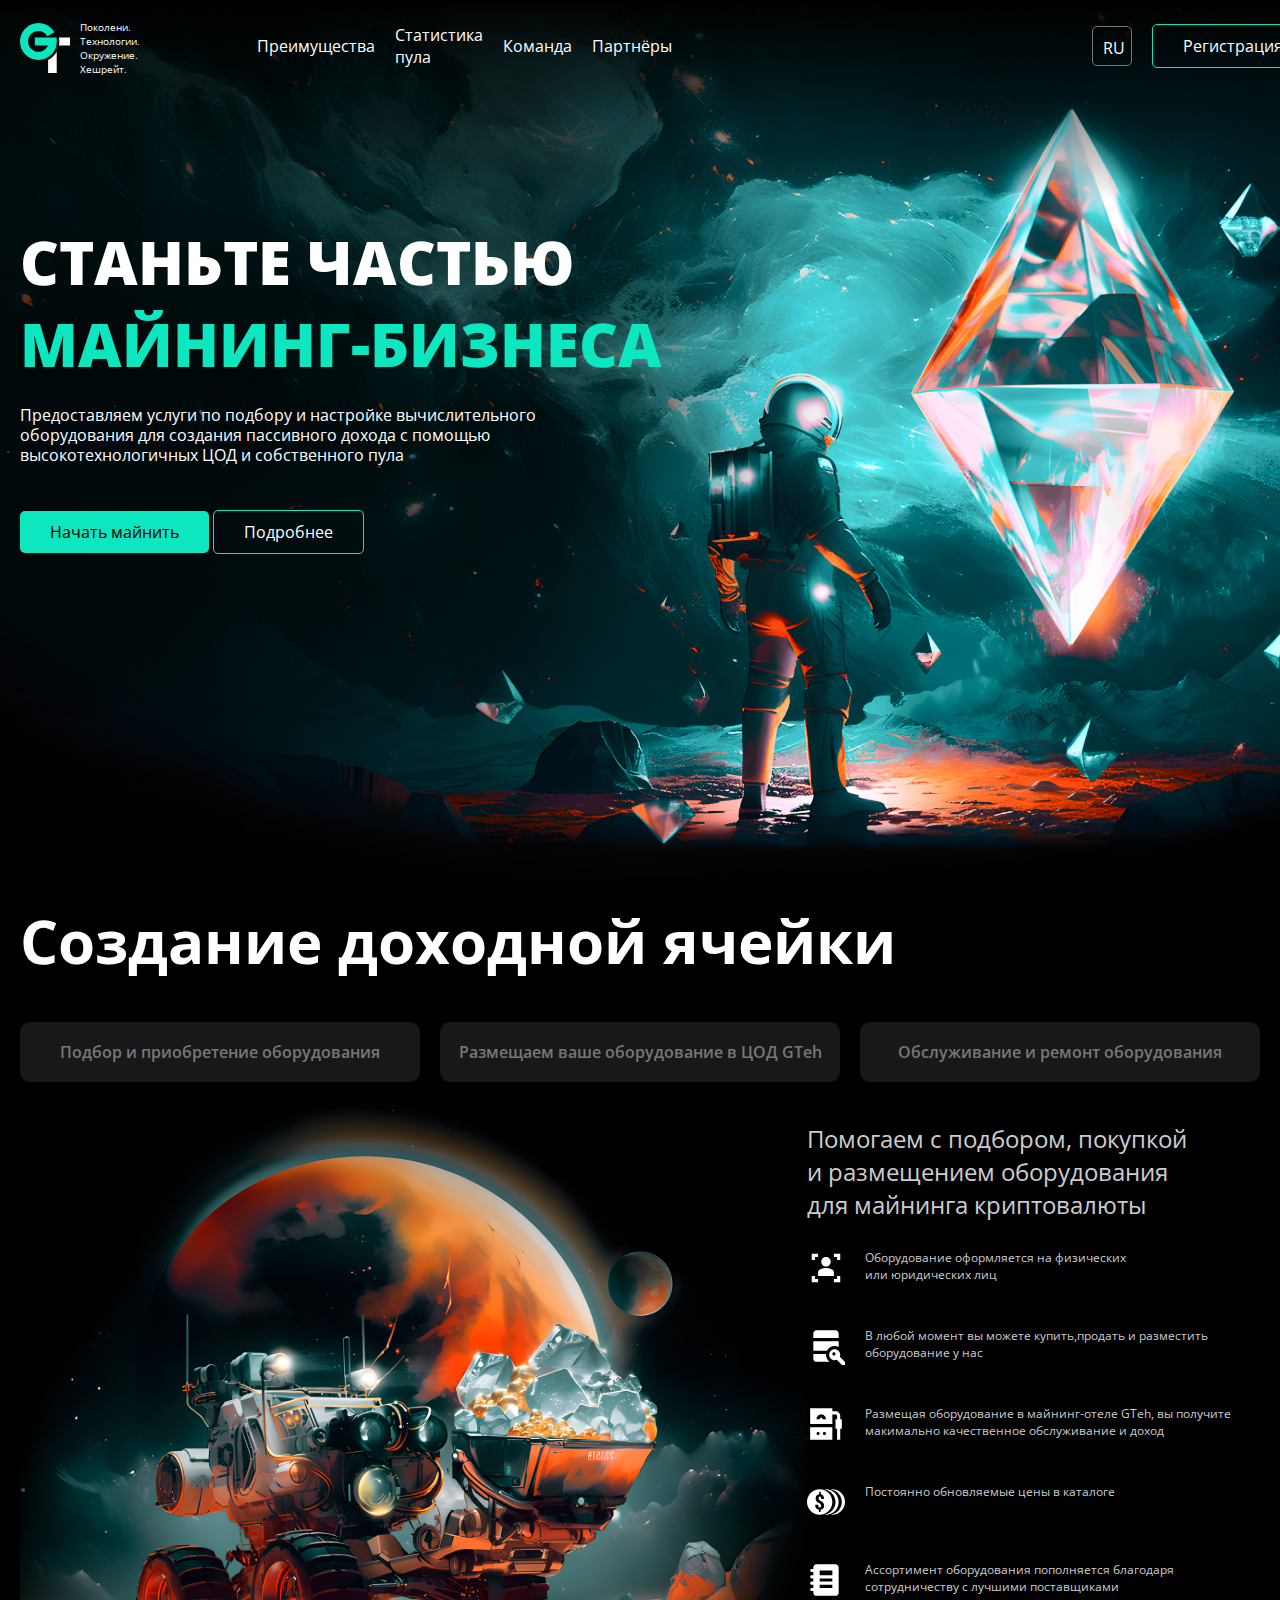
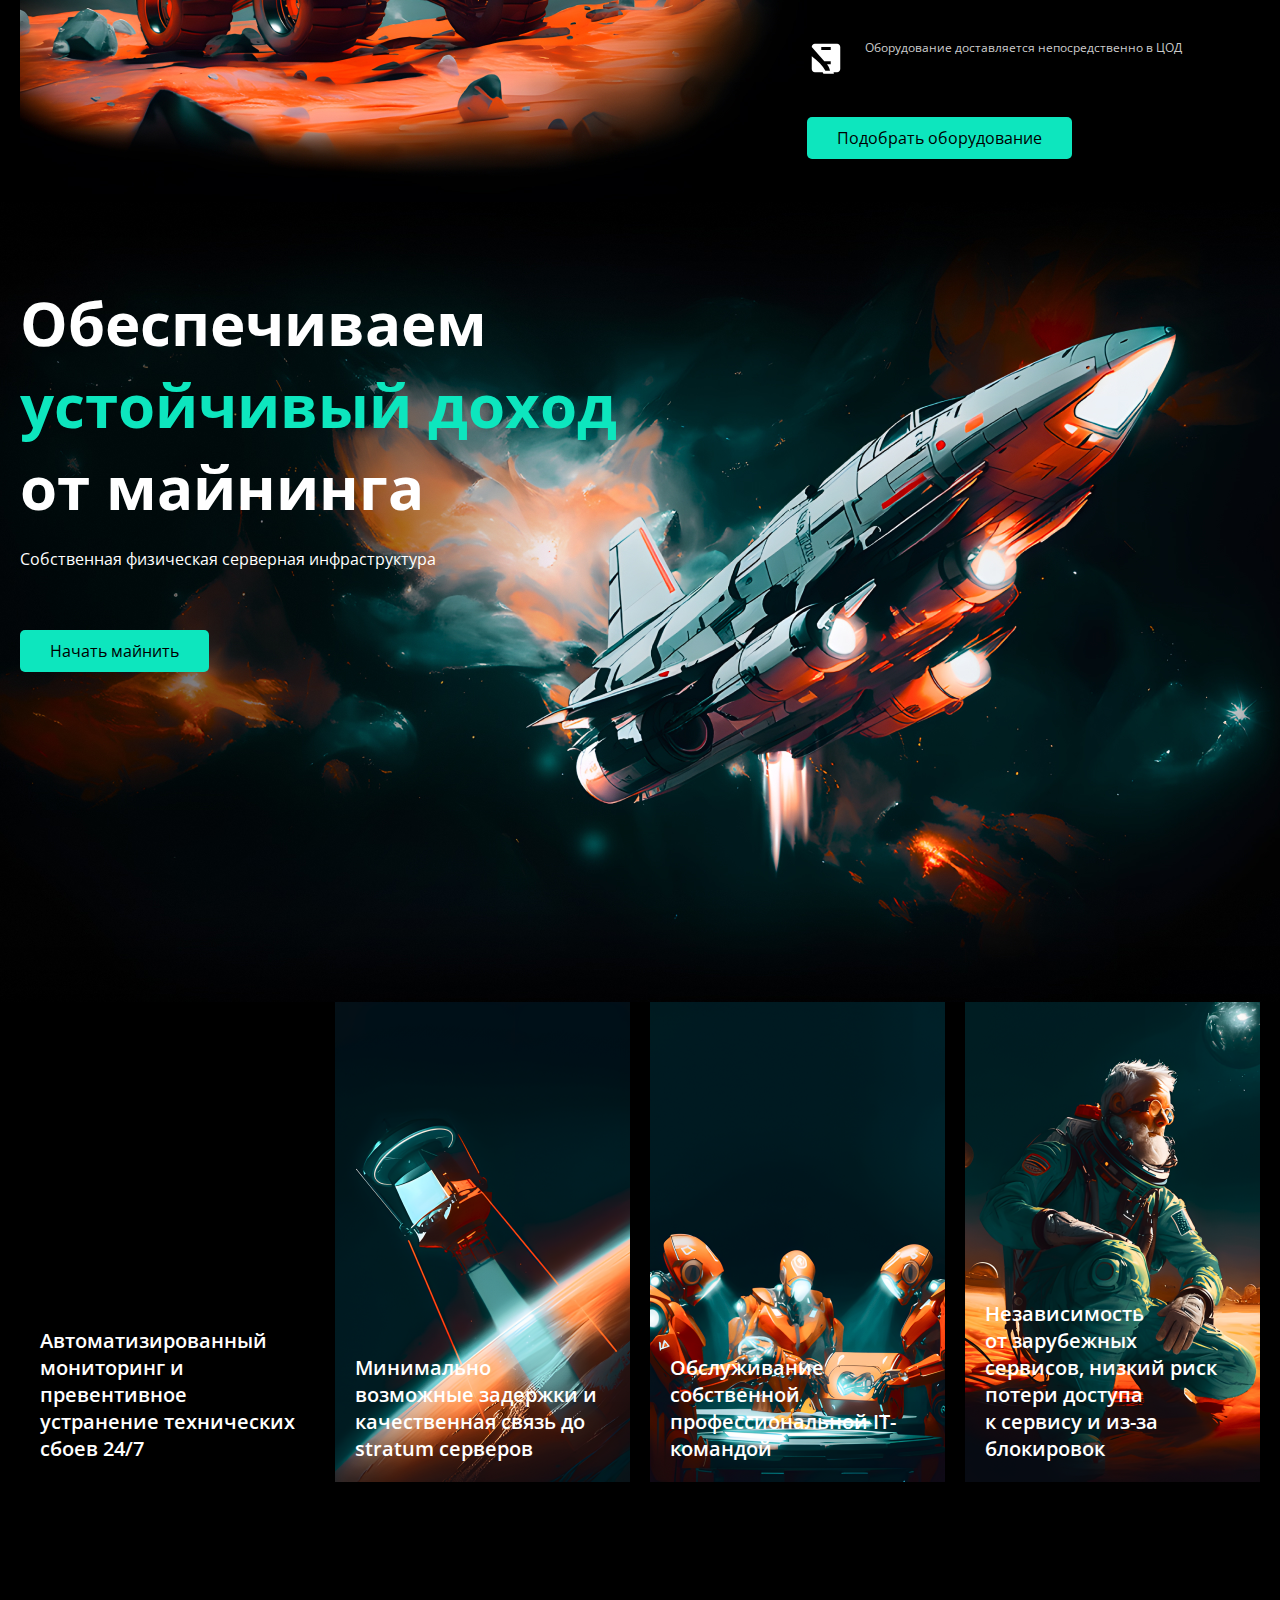
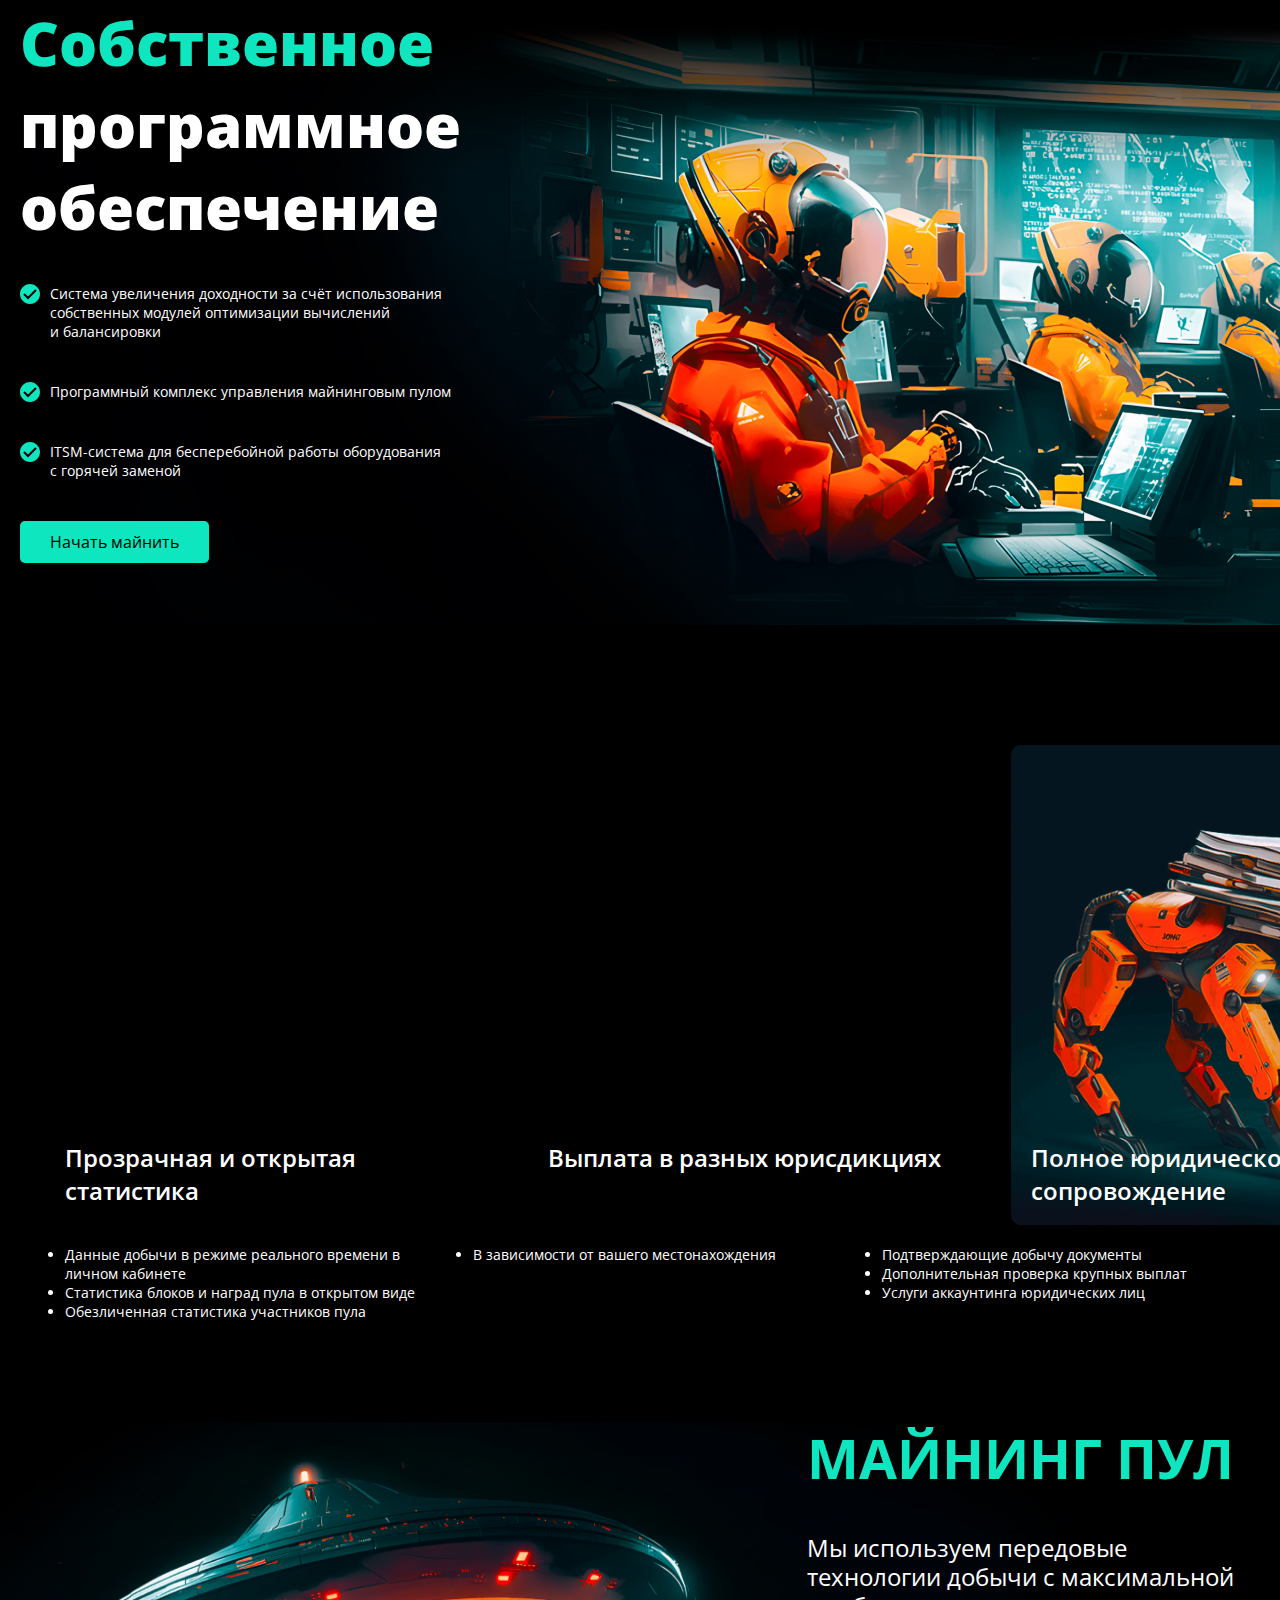
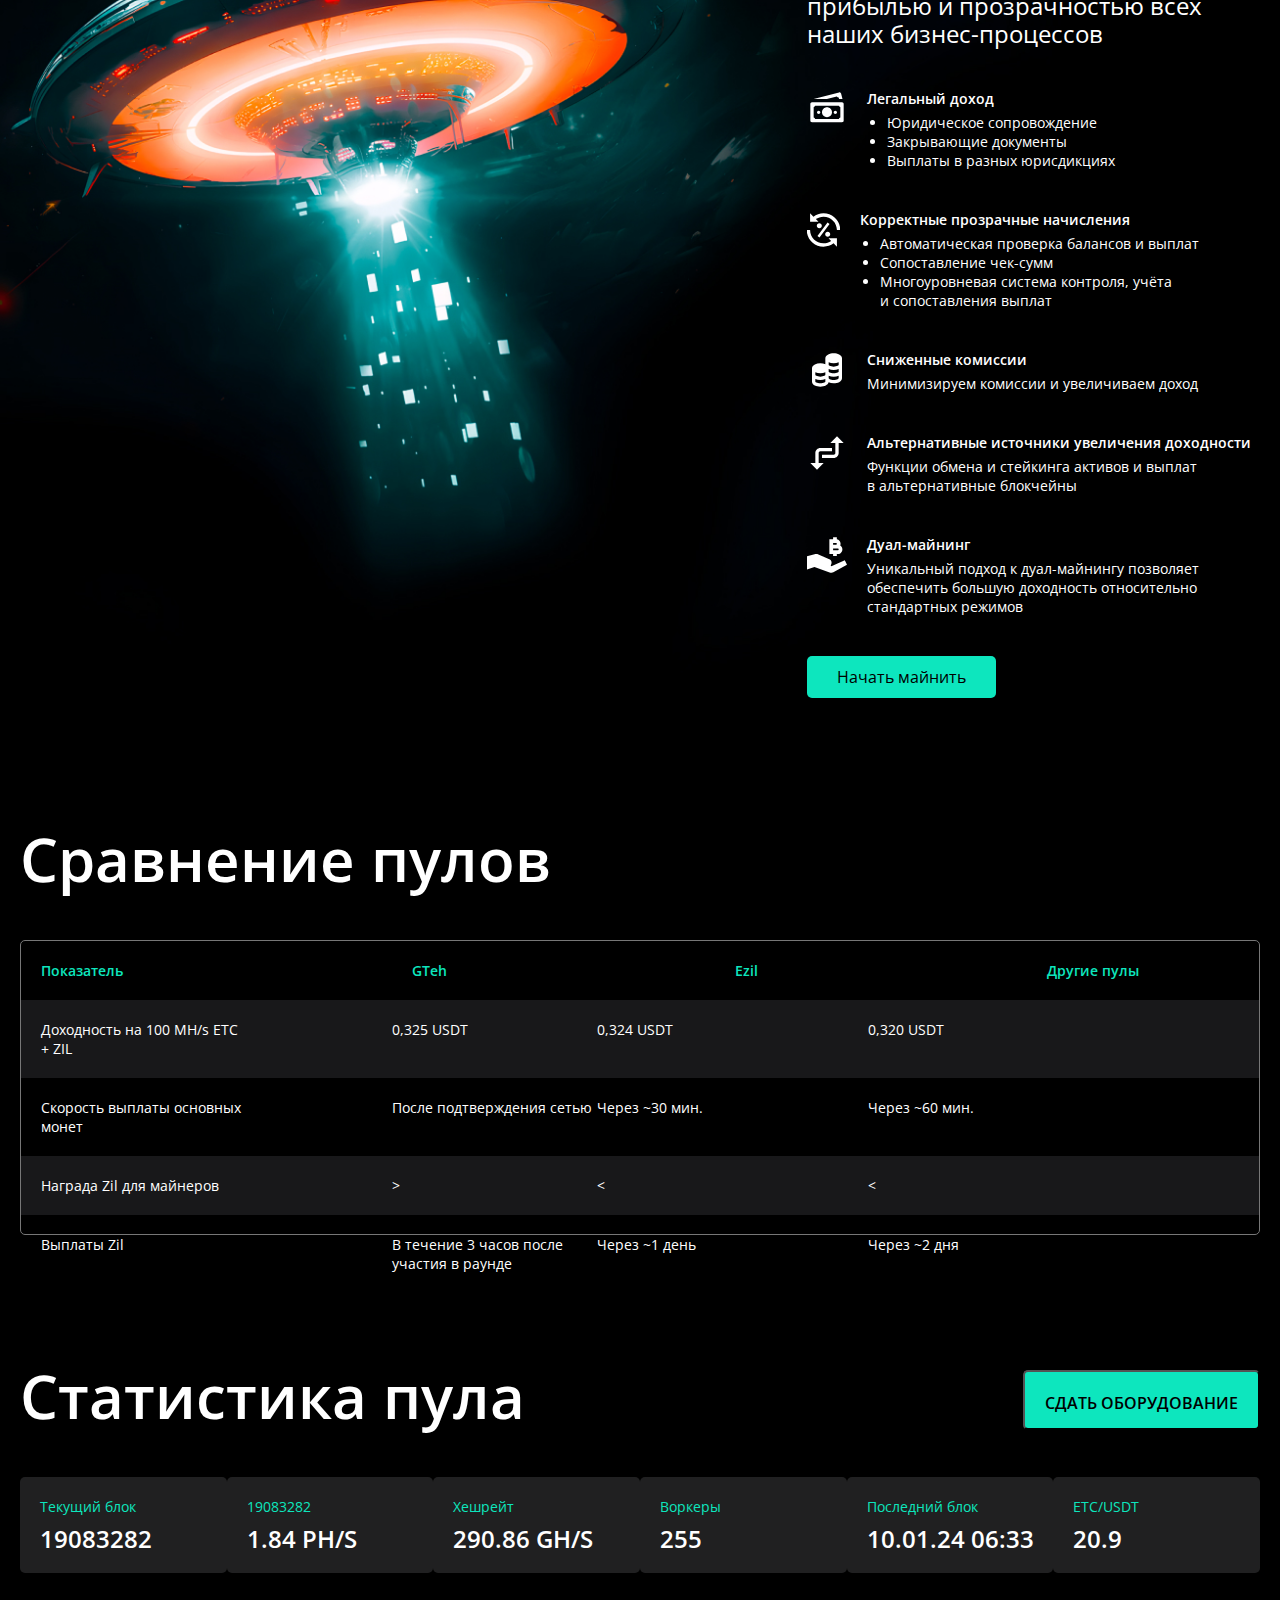
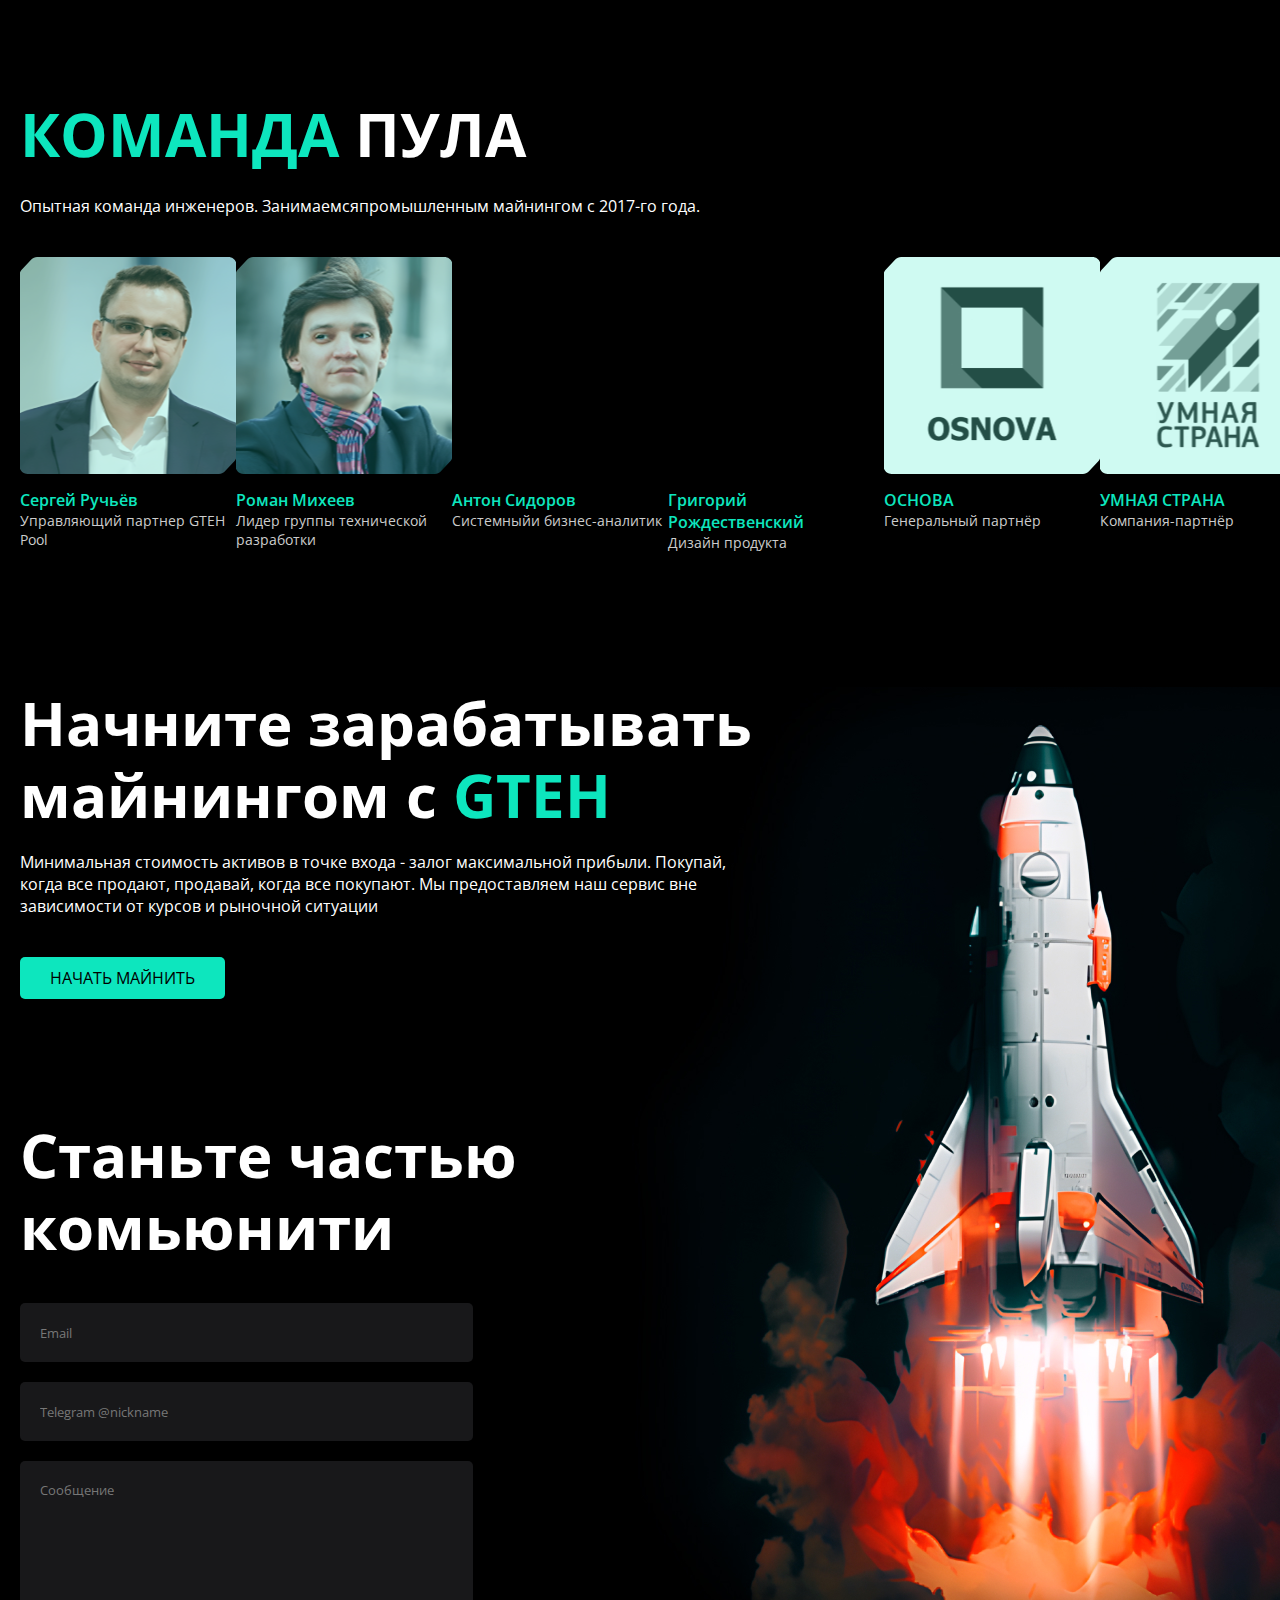
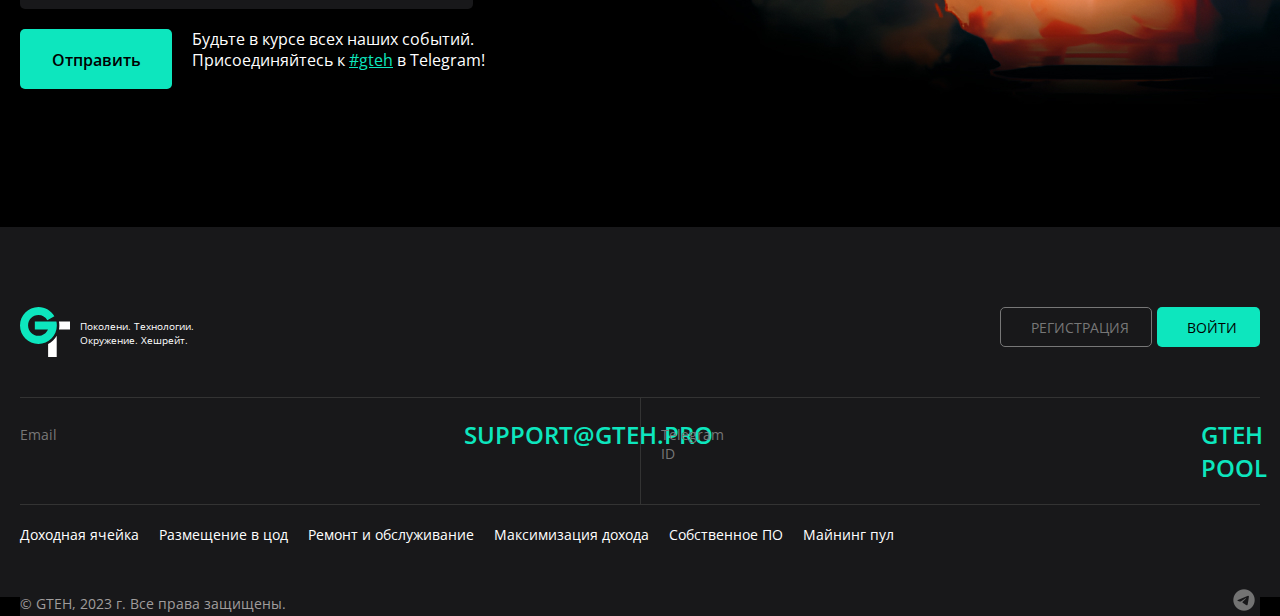
==== commit 3565ceca: "393 px ga responsive qilindi" ====
--- a/index.html
+++ b/index.html
@@ -6,6 +6,7 @@
         <title>Mining GT</title>
         <link rel="stylesheet" href="style.css" />
         <link rel="stylesheet" href="media.css" />
+        <link rel="stylesheet" href="media2.css" />
         <link
             rel="stylesheet"
             href="https://cdnjs.cloudflare.com/ajax/libs/font-awesome/6.7.1/css/all.min.css"
@@ -41,7 +42,7 @@
                     </li>
                 </ul>
 
-                <div class="header__btn">
+                <div class="header__btn mobile__btn">
                     <div class="select">RU</div>
                     <a href="register/register.html"
                         ><button class="hdr__login first__btn">
--- a/style.css
+++ b/style.css
@@ -22,6 +22,10 @@
     scroll-behavior: smooth;
 }
 
+body {
+    background-color: black;
+}
+
 /* buttons */
 .first__btn {
     user-select: none;
@@ -67,6 +71,7 @@
     background-size: cover;
     background-position: center;
     background-repeat: no-repeat;
+    max-width: 1920px;
     height: 900px;
 }
 .wrapper {
@@ -321,6 +326,7 @@
     background-position: center;
     background-repeat: no-repeat;
     background-size: cover;
+    max-width: 1920px;
     height: 800px;
 }
 
@@ -397,6 +403,7 @@
     background-repeat: no-repeat;
     background-size: cover;
     background-color: black;
+    max-width: 1920px;
     height: 623px;
 }
 .fifth__container {
@@ -515,7 +522,10 @@
     background-position: center;
     background-size: cover;
     background-repeat: no-repeat;
-}
+    max-width: 1920px;
+    background-color: black;
+}
+
 .seventh__text {
     width: 453px;
     margin-left: auto;
@@ -766,7 +776,7 @@
     background-position: center;
     background-repeat: no-repeat;
     background-size: cover;
-    width: 217px;
+    max-width: 217px;
     height: 217px;
     margin-bottom: 15px;
 }
@@ -817,6 +827,7 @@
     background-repeat: no-repeat;
     background-size: cover;
     height: 1017px;
+    max-width: 1920px;
 }
 .eleventh__container {
 }
--- a/media.css
+++ b/media.css
@@ -1,3 +1,5 @@
+/* 393px */
+
 @media (max-width: 530px) {
     * {
         /* outline: 1px solid red; */
--- a/media2.css
+++ b/media2.css
@@ -0,0 +1,299 @@
+@media (max-width: 393px) {
+    * {
+        /* outline: 1px solid red; */
+    }
+    body {
+        max-width: 392px;
+        background-color: white;
+    }
+
+    /* buttons */
+
+    .first-container {
+        max-width: 100%;
+        flex-wrap: wrap;
+    }
+    .wrapper {
+        width: calc(100% - 25px);
+    }
+
+    .header__word {
+        width: 65px;
+    }
+
+    .header__btn {
+        margin-left: 10px;
+    }
+
+    /* main */
+    .words {
+        max-width: 100%;
+    }
+
+    .main__title {
+        margin-top: 120px;
+    }
+    .main__title h3 {
+        font-size: 40px;
+    }
+    .main__title span {
+        font-size: 35px;
+        width: 100%;
+    }
+
+    .main__word {
+        max-width: 100%;
+    }
+    .main__word h3 {
+        max-width: 100%;
+    }
+    .main__hdr-title {
+        font-size: 25px;
+    }
+
+    .header__main {
+        padding-bottom: 25px;
+    }
+    .second__buttons {
+        gap: 15px;
+    }
+
+    .second__img {
+        max-width: 100%;
+    }
+
+    .trible__buttons {
+        font-size: 10px;
+        font-weight: 600;
+        width: 350px;
+    }
+    /* tugadi */
+
+    /* thrid row */
+
+    .thrid__container {
+        /* padding-bottom: 60px; */
+    }
+    .thrid__sentence h1 span {
+        font-size: 35px;
+    }
+
+    .thrid__sentence h4 {
+        font-size: 14px;
+    }
+    /* tugadi */
+
+    /* fourth row */
+
+    .h4__size {
+        font-size: 18px;
+    }
+
+    .fourth__cards {
+        margin-left: 0px;
+        padding-top: 35px;
+        gap: 30px;
+    }
+
+    .card {
+        border-radius: 5px;
+        max-width: 365px;
+    }
+
+    /* tugadi */
+
+    /* fifth row */
+
+    .fifth__title h1 {
+        font-size: 45px;
+        font-weight: 600;
+    }
+
+    .fifth__flex h5 {
+        max-width: 100%;
+        font-size: 16px;
+    }
+
+    /* tugadi */
+
+    /* sixth row */
+
+    .sixth__row {
+        height: 100%;
+        padding-bottom: 60px;
+    }
+    .sixth__cards {
+        gap: 0px;
+        padding-left: 0px;
+    }
+    .card2 {
+        margin-top: 60px;
+        max-width: 370px;
+    }
+    .card2:hover {
+        scale: 1;
+    }
+    .card2 h4 {
+        font-size: 22px;
+        font-weight: 500;
+    }
+
+    /* tugadi */
+
+    /* seventh--row */
+
+    .seventh__text {
+        max-width: 100%;
+    }
+    .seven__title {
+        font-size: 40px;
+    }
+
+    .seventh__flex h6 {
+        width: 100%;
+    }
+    .seventh__flex h4 {
+        color: #0de6be;
+    }
+    /* tugadi */
+
+    /* ninth */
+
+    .ninth__header h1 {
+        margin-top: 20px;
+        font-size: 25px;
+        font-weight: 500;
+    }
+    .ninth__header button {
+        padding: 10px 15px;
+        font-size: 14px;
+        font-weight: 600;
+        font-size: 14px;
+        height: 60px;
+        width: 45%;
+
+        margin-top: 20px;
+    }
+
+    .ninth__cards {
+        max-width: 100%;
+    }
+    .ninth__cards h6 {
+        font-size: 20px;
+        max-width: 90%;
+        height: 25px;
+        margin: 20px 0 10px 20px;
+    }
+    .ninth__cards h3 {
+        max-width: 90%;
+    }
+    /* tugadi */
+
+    /* 10 */
+
+    .tenth__container h1 {
+        font-size: 40.9px;
+    }
+    .tenth__flex {
+        flex-wrap: wrap;
+    }
+    .tenth__column {
+        margin-bottom: 20px;
+        margin: 0 auto;
+        margin-bottom: 15px;
+    }
+
+    /* tugadi */
+
+    /* 11 */
+
+    .eleventh__container h1 {
+        font-size: 30.5px;
+    }
+
+    .eleventh__container h6 {
+        max-width: 100%;
+    }
+    .eleventh__container button {
+        margin-bottom: 80px;
+    }
+    .eleventh__container h2 {
+        font-size: 35px;
+        max-width: 100%;
+    }
+
+    .eleventh__form input {
+        max-width: 100%;
+    }
+
+    .eleventh__form h6 {
+        width: 100%;
+    }
+    /* tugadi */
+
+    /* footer */
+
+    .footer__buttons {
+        gap: 10px;
+        margin-top: 5px;
+    }
+    .footer__title h6 {
+        display: none;
+    }
+
+    /* footer main */
+
+    .footer__main div {
+        gap: 10px;
+        max-width: 50%;
+        padding: 20px 20px 20px 10px;
+    }
+    .footer__main div:nth-child(2) {
+        gap: 20px;
+    }
+    .footer__main div h6 {
+        display: flex;
+        justify-content: center;
+        align-items: center;
+        font-size: 16px;
+        padding-bottom: 10px;
+    }
+
+    .footer__main div h3 {
+        display: flex;
+        align-items: center;
+        font-size: 12px;
+        font-weight: 500;
+    }
+
+    /* footer foot */
+
+    .footer__end-sentence {
+        display: flex;
+        gap: 10px;
+    }
+    .footer__end-sentence h5:nth-child(4) {
+        display: none;
+    }
+    .footer__end-sentence h5:nth-child(5) {
+        display: none;
+    }
+
+    .footer__end-sentence h5:nth-child(6) {
+        display: none;
+    }
+
+    .footer__end h6 {
+        margin-top: 5px;
+        font-size: 17px;
+        font-weight: 400;
+    }
+    .footer__icon {
+        background-image: url(img/footer__icon.svg);
+        background-position: center;
+        background-size: cover;
+        background-repeat: no-repeat;
+        width: 32px;
+        height: 32px;
+    }
+}
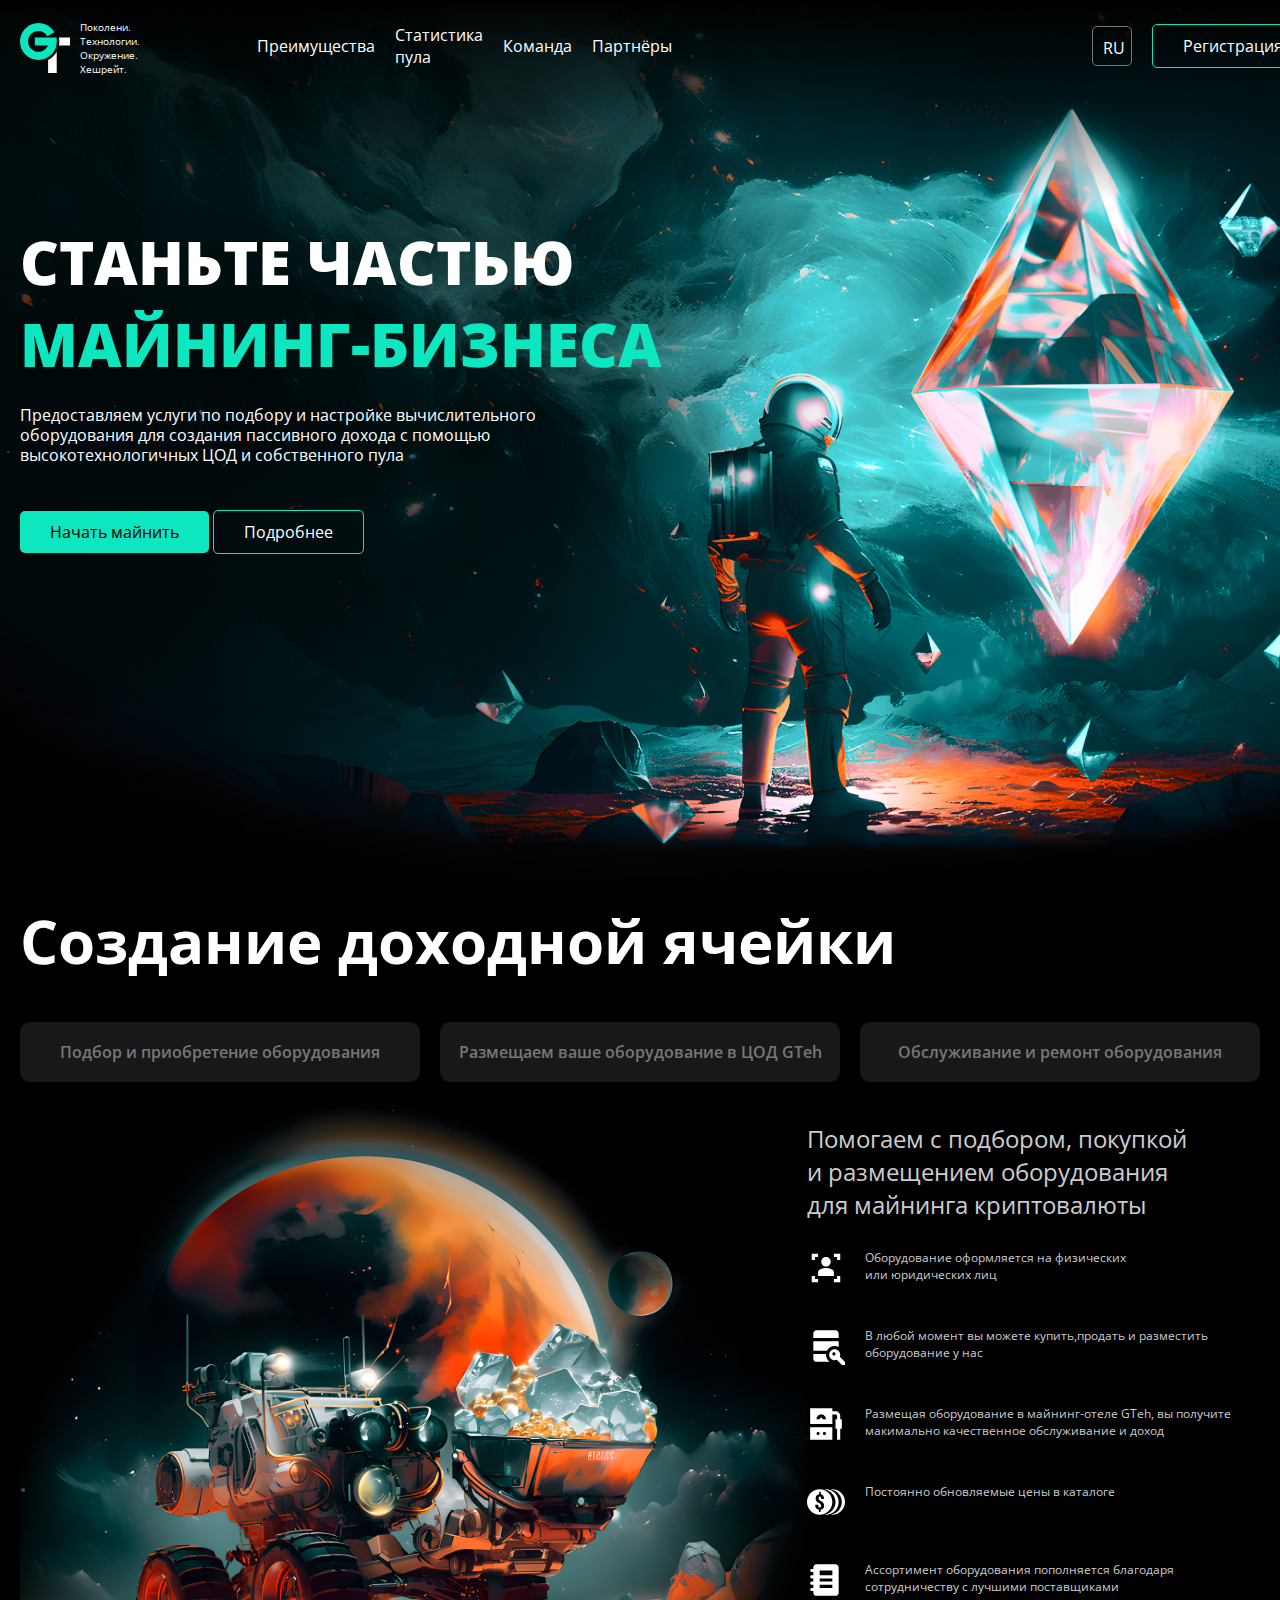
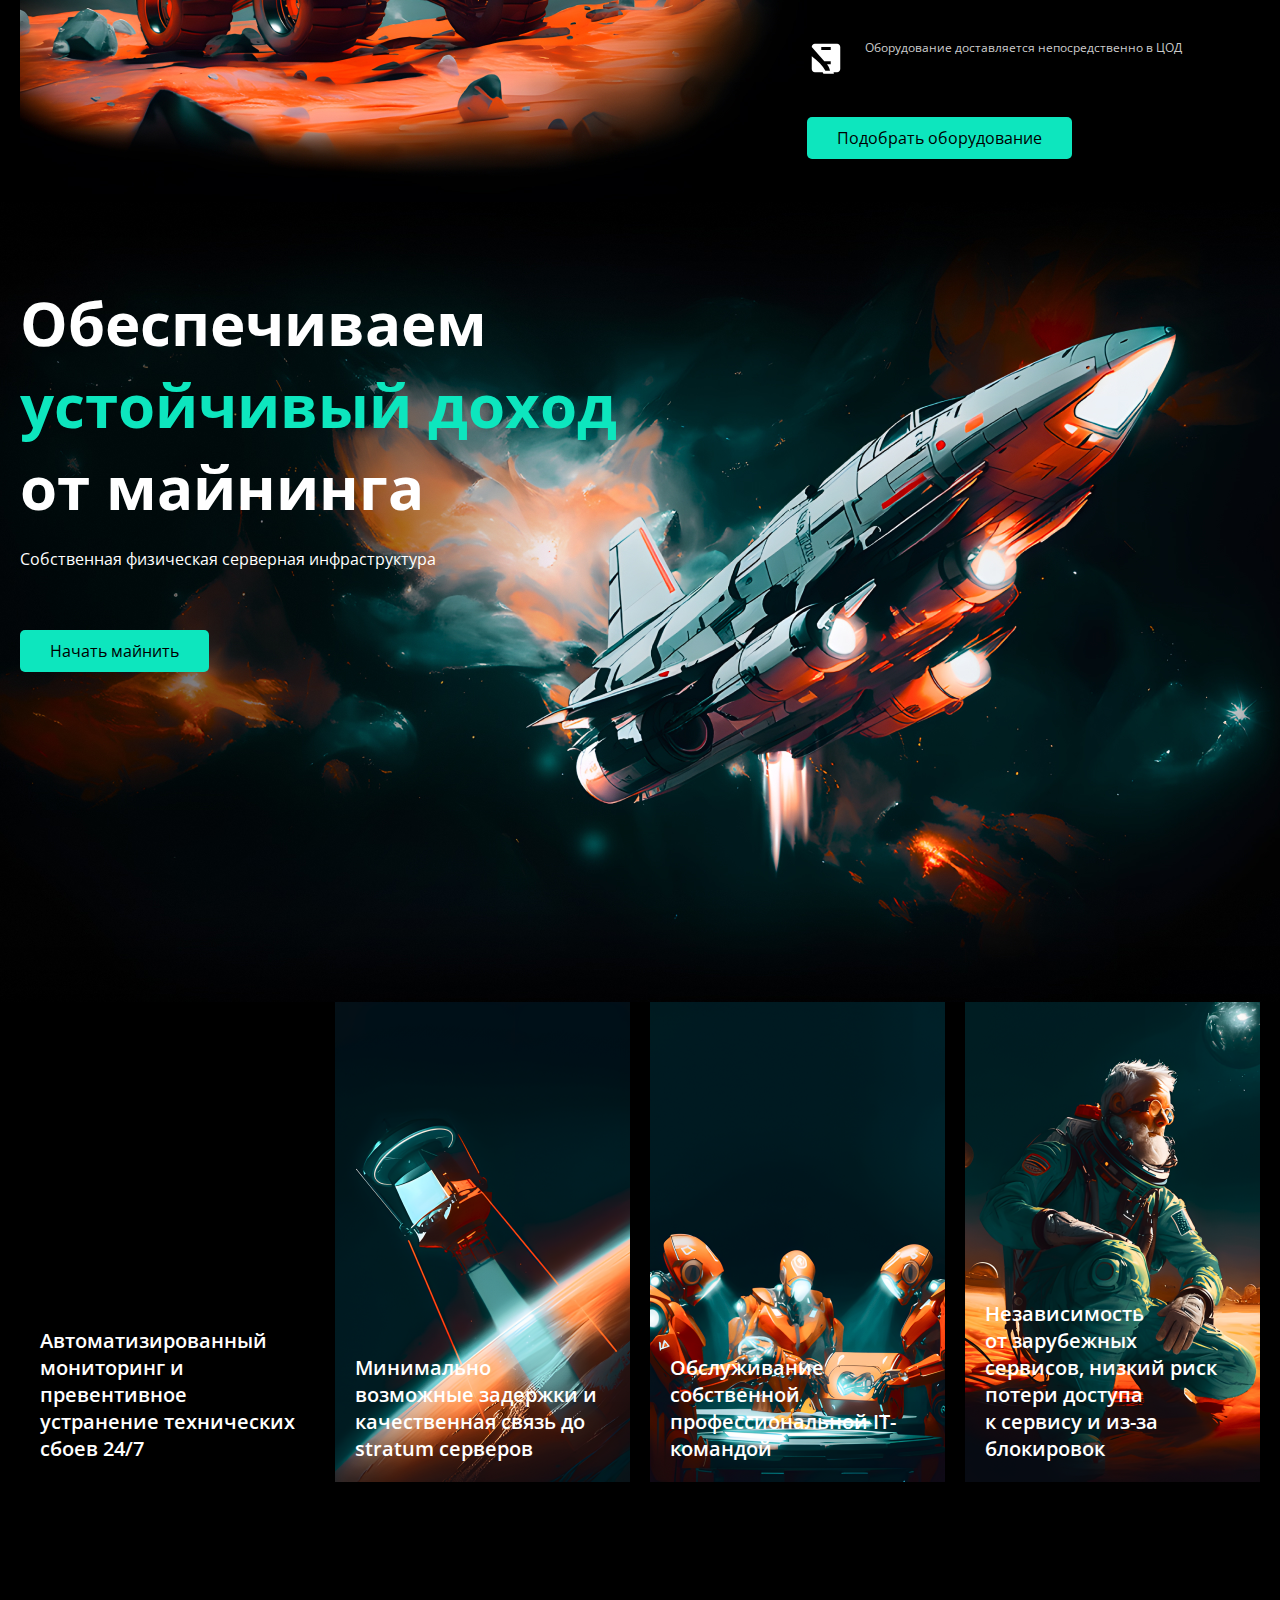
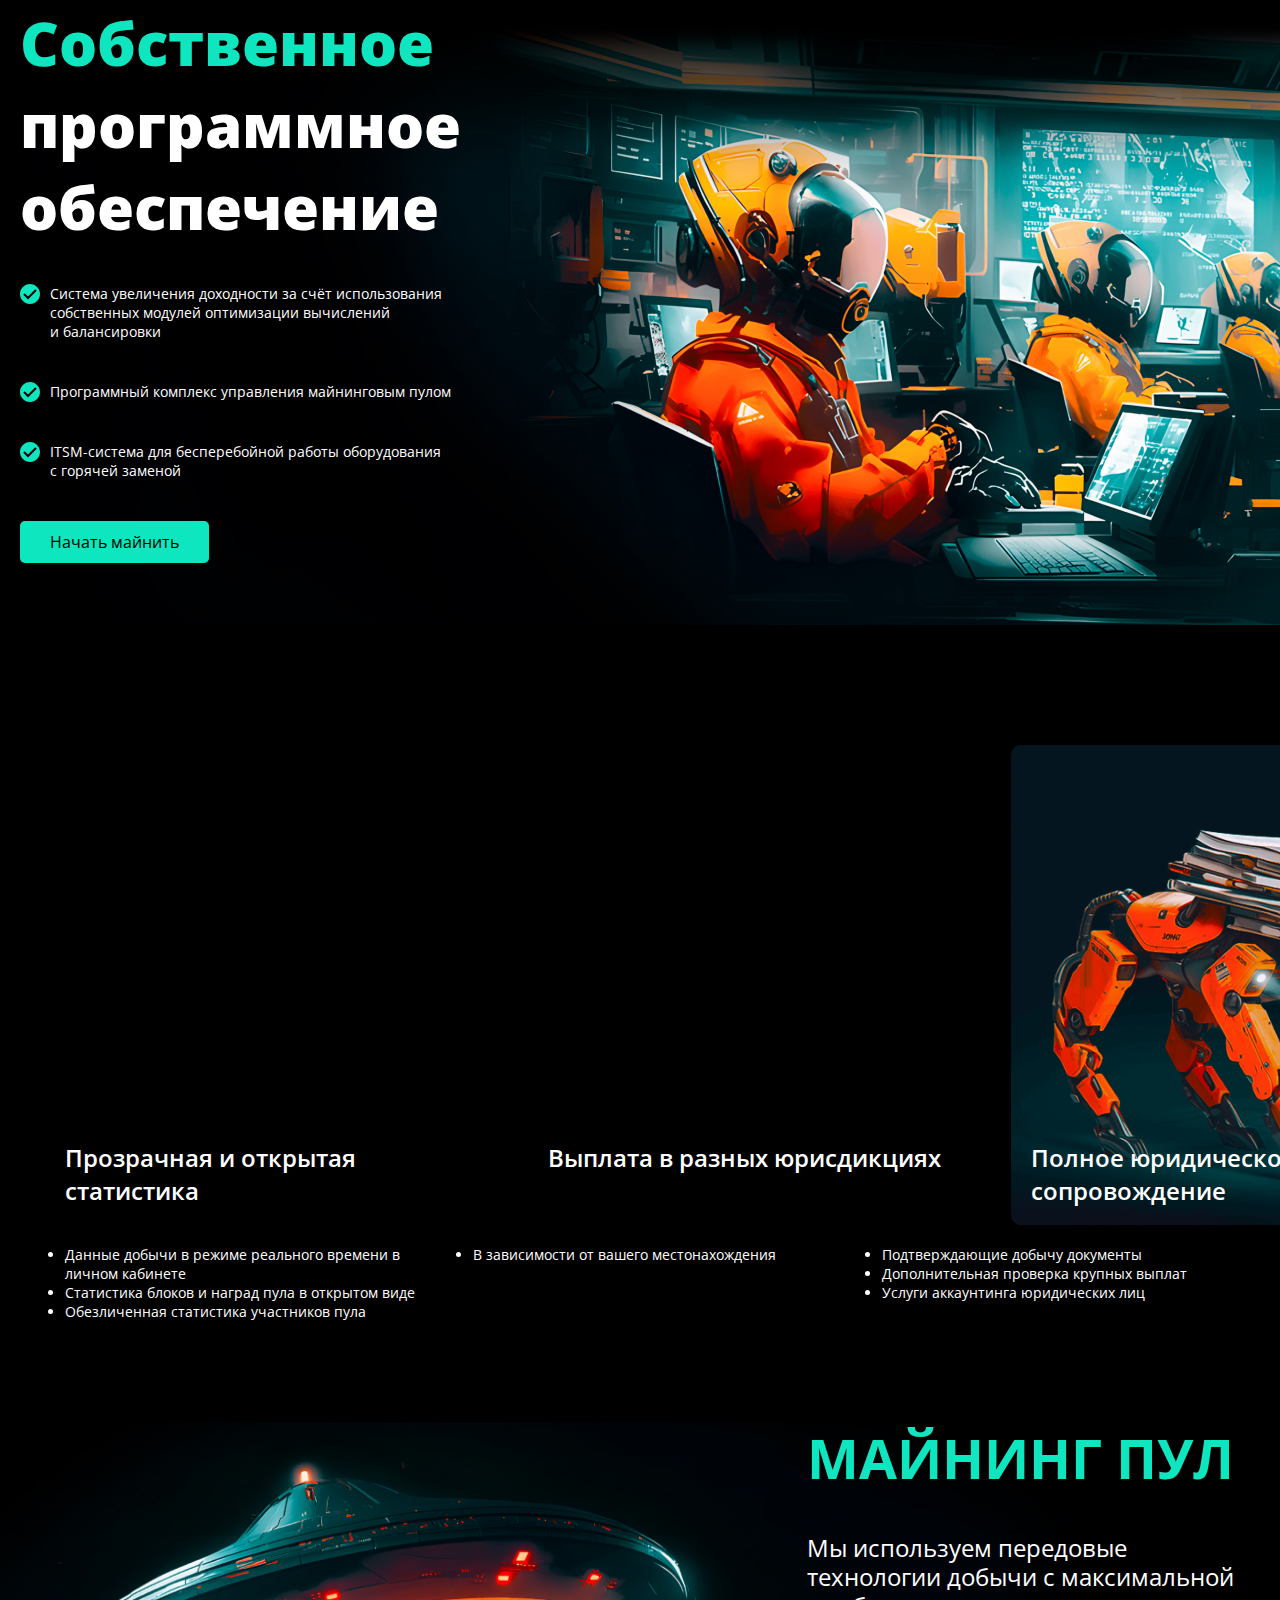
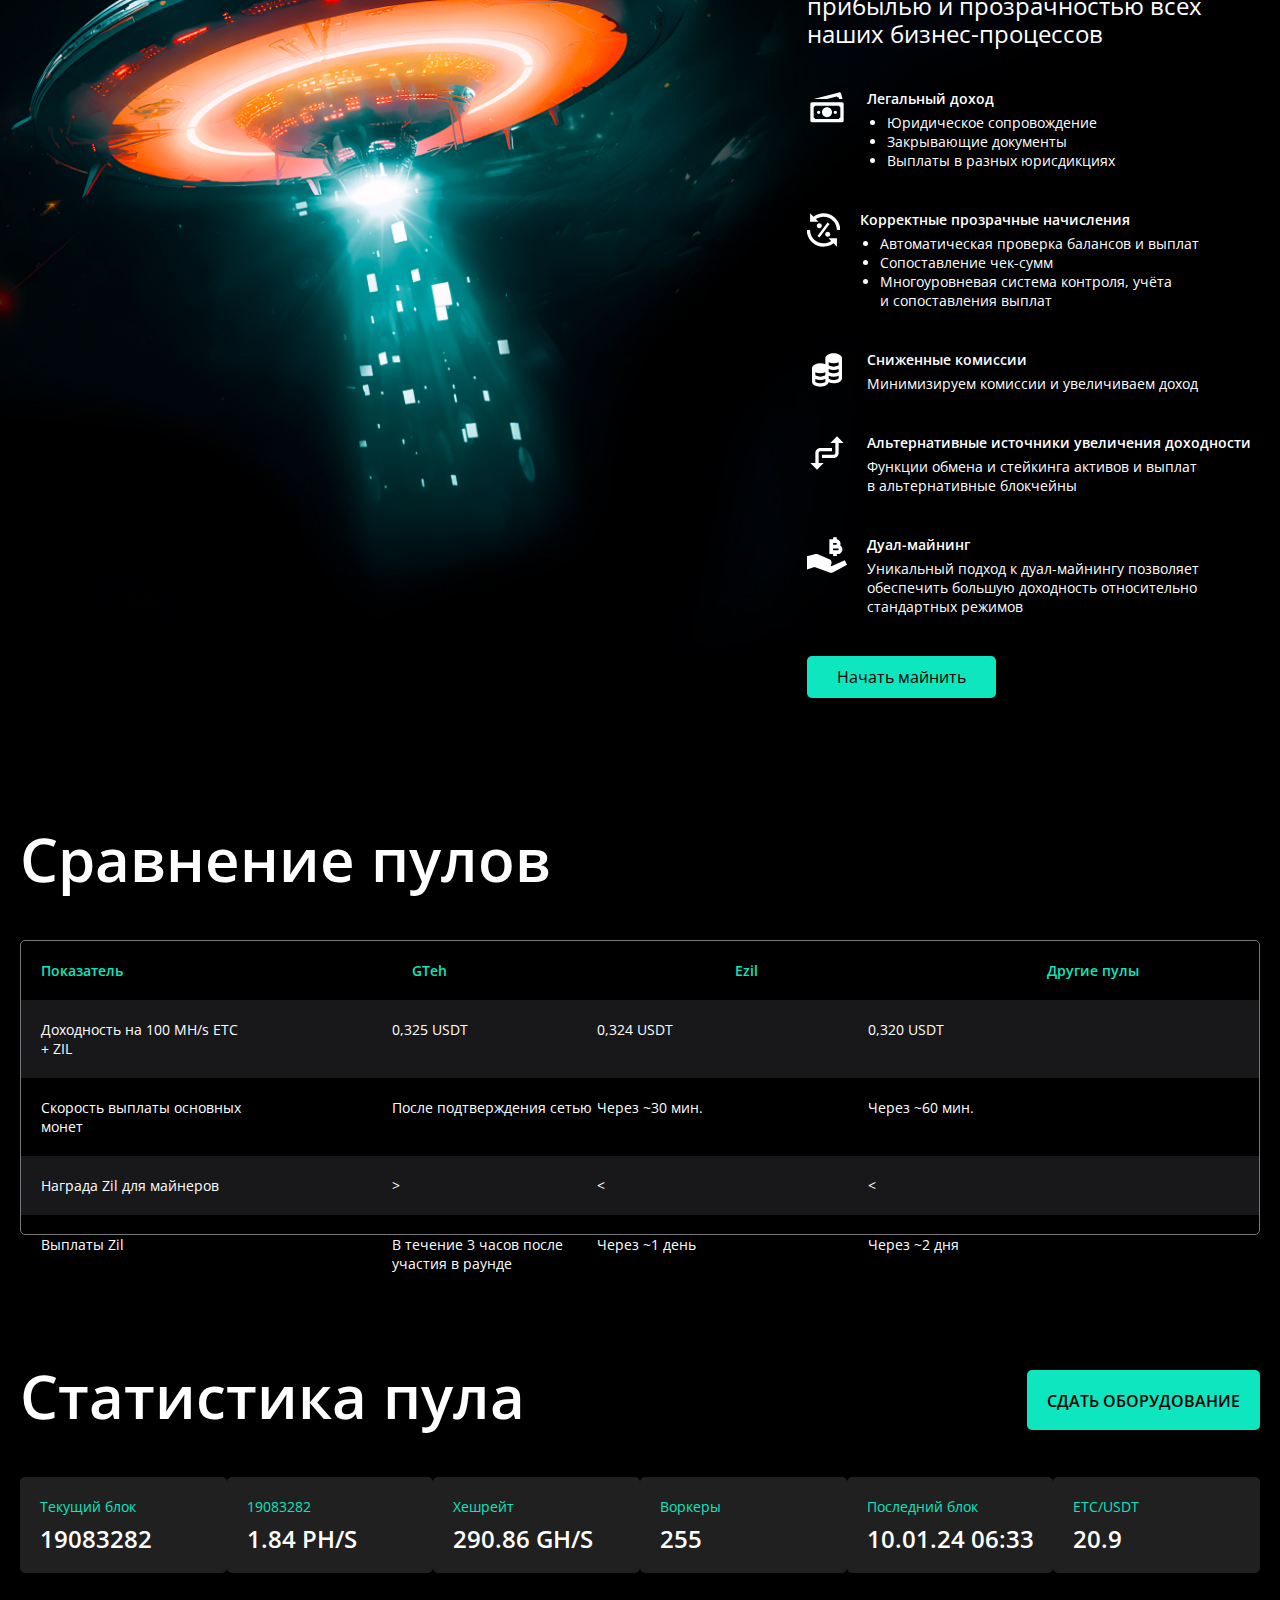
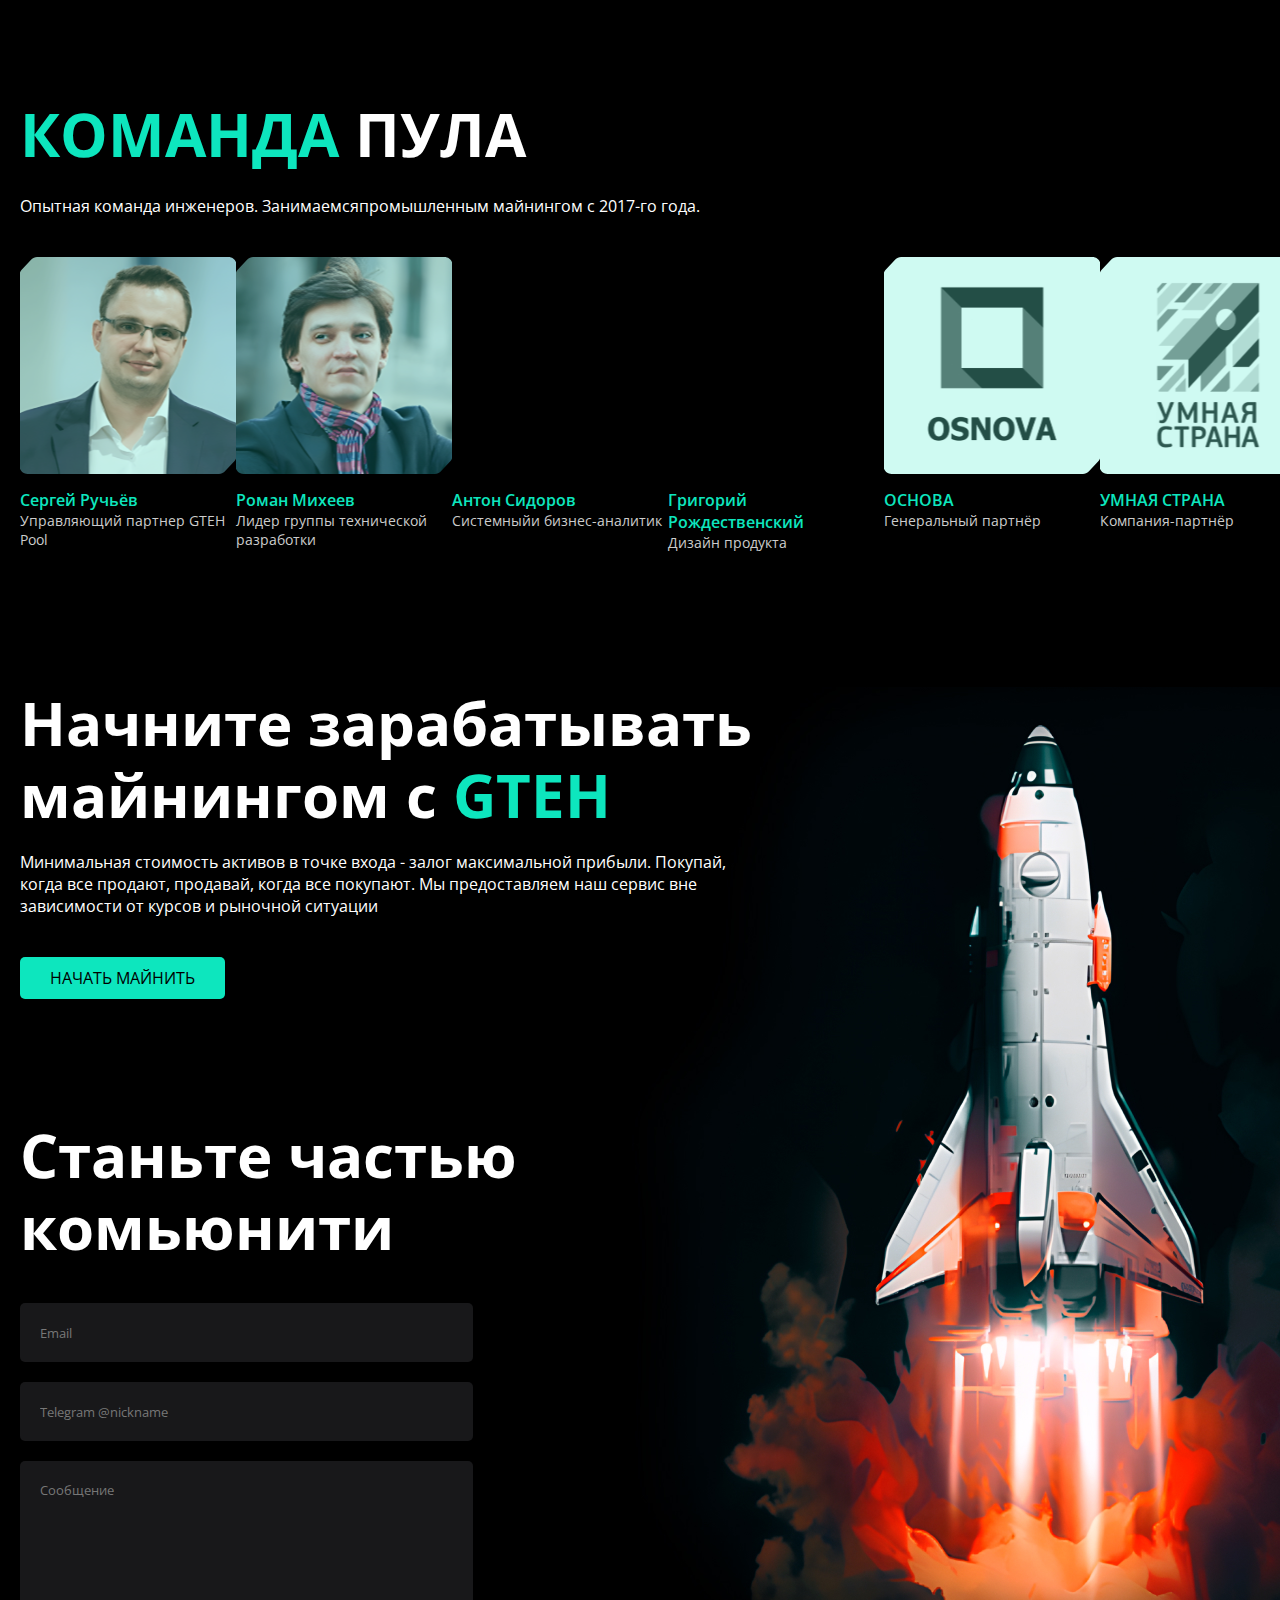
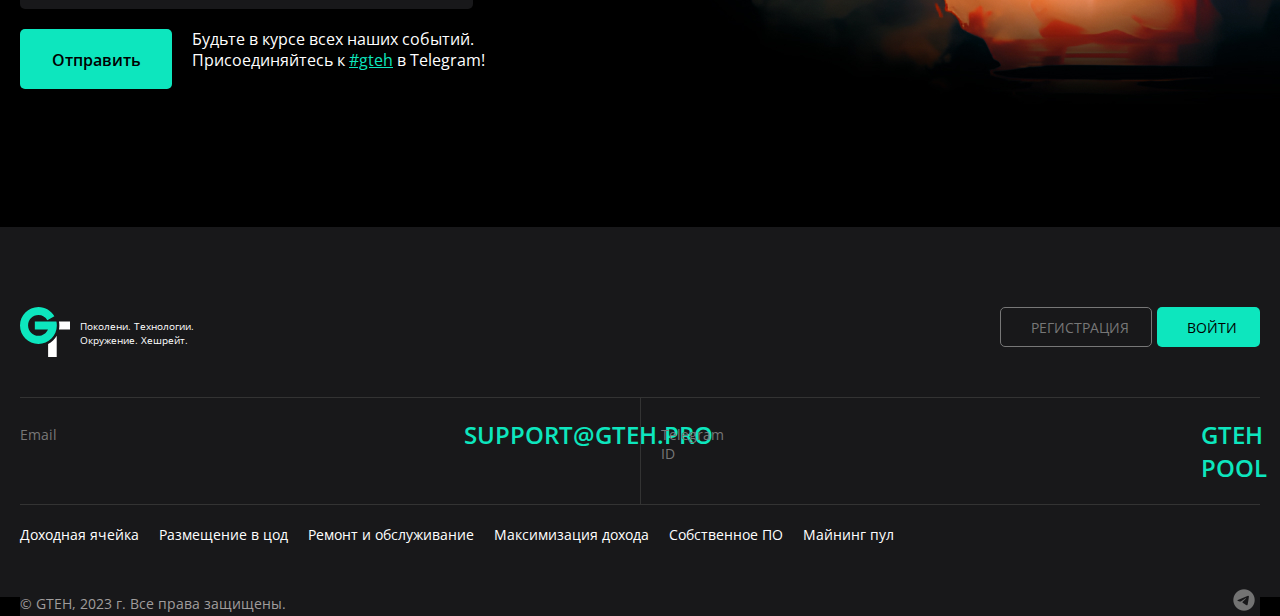
==== commit 25a8cbb4: "deyarli tugadi" ====
--- a/index.html
+++ b/index.html
@@ -38,18 +38,22 @@
                         <a href="#team" class="header__links">Команда</a>
                     </li>
                     <li>
-                        <a href="#" class="header__links">Партнёры</a>
+                        <a href="#para" class="header__links">Партнёры</a>
                     </li>
                 </ul>
 
                 <div class="header__btn mobile__btn">
                     <div class="select">RU</div>
-                    <a href="register/register.html"
+                    <a class="a__none" href="register/register.html"
                         ><button class="hdr__login first__btn">
                             Регистрация
                         </button></a
                     >
-                    <button class="hdr__signin second__btn">Войти</button>
+                    <a class="a__none" href="signin/signin.html"
+                        ><button class="hdr__signin second__btn">
+                            Войти
+                        </button></a
+                    >
                 </div>
             </header>
 
@@ -247,7 +251,7 @@
         <!-- 6-row -->
 
         <div class="sixth__row">
-            <div class="sixth__container wrapper">
+            <div id="para" class="sixth__container wrapper">
                 <div class="sixth__cards">
                     <div class="card2">
                         <h4>Прозрачная и открытая статистика</h4>
@@ -579,7 +583,7 @@
                     </div>
 
                     <div class="footer__buttons">
-                        <a href="register/register.html"
+                        <a class="a__none" href="register/register.html"
                             ><button>РЕГИСТРАЦИЯ</button></a
                         >
                         <button>ВОЙТИ</button>
--- a/style.css
+++ b/style.css
@@ -713,6 +713,7 @@
     border-radius: 5px;
     height: 60px;
     margin-top: 15px;
+    border: none;
 }
 .ninth__header button:active {
     scale: 0.98;
--- a/media.css
+++ b/media.css
@@ -551,4 +551,7 @@
         width: 32px;
         height: 32px;
     }
+    .a__none {
+        text-decoration: none;
+    }
 }
--- a/media2.css
+++ b/media2.css
@@ -1,9 +1,9 @@
-@media (max-width: 393px) {
+@media (max-width: 394px) {
     * {
         /* outline: 1px solid red; */
     }
     body {
-        max-width: 392px;
+        max-width: 394px;
         background-color: white;
     }
 
